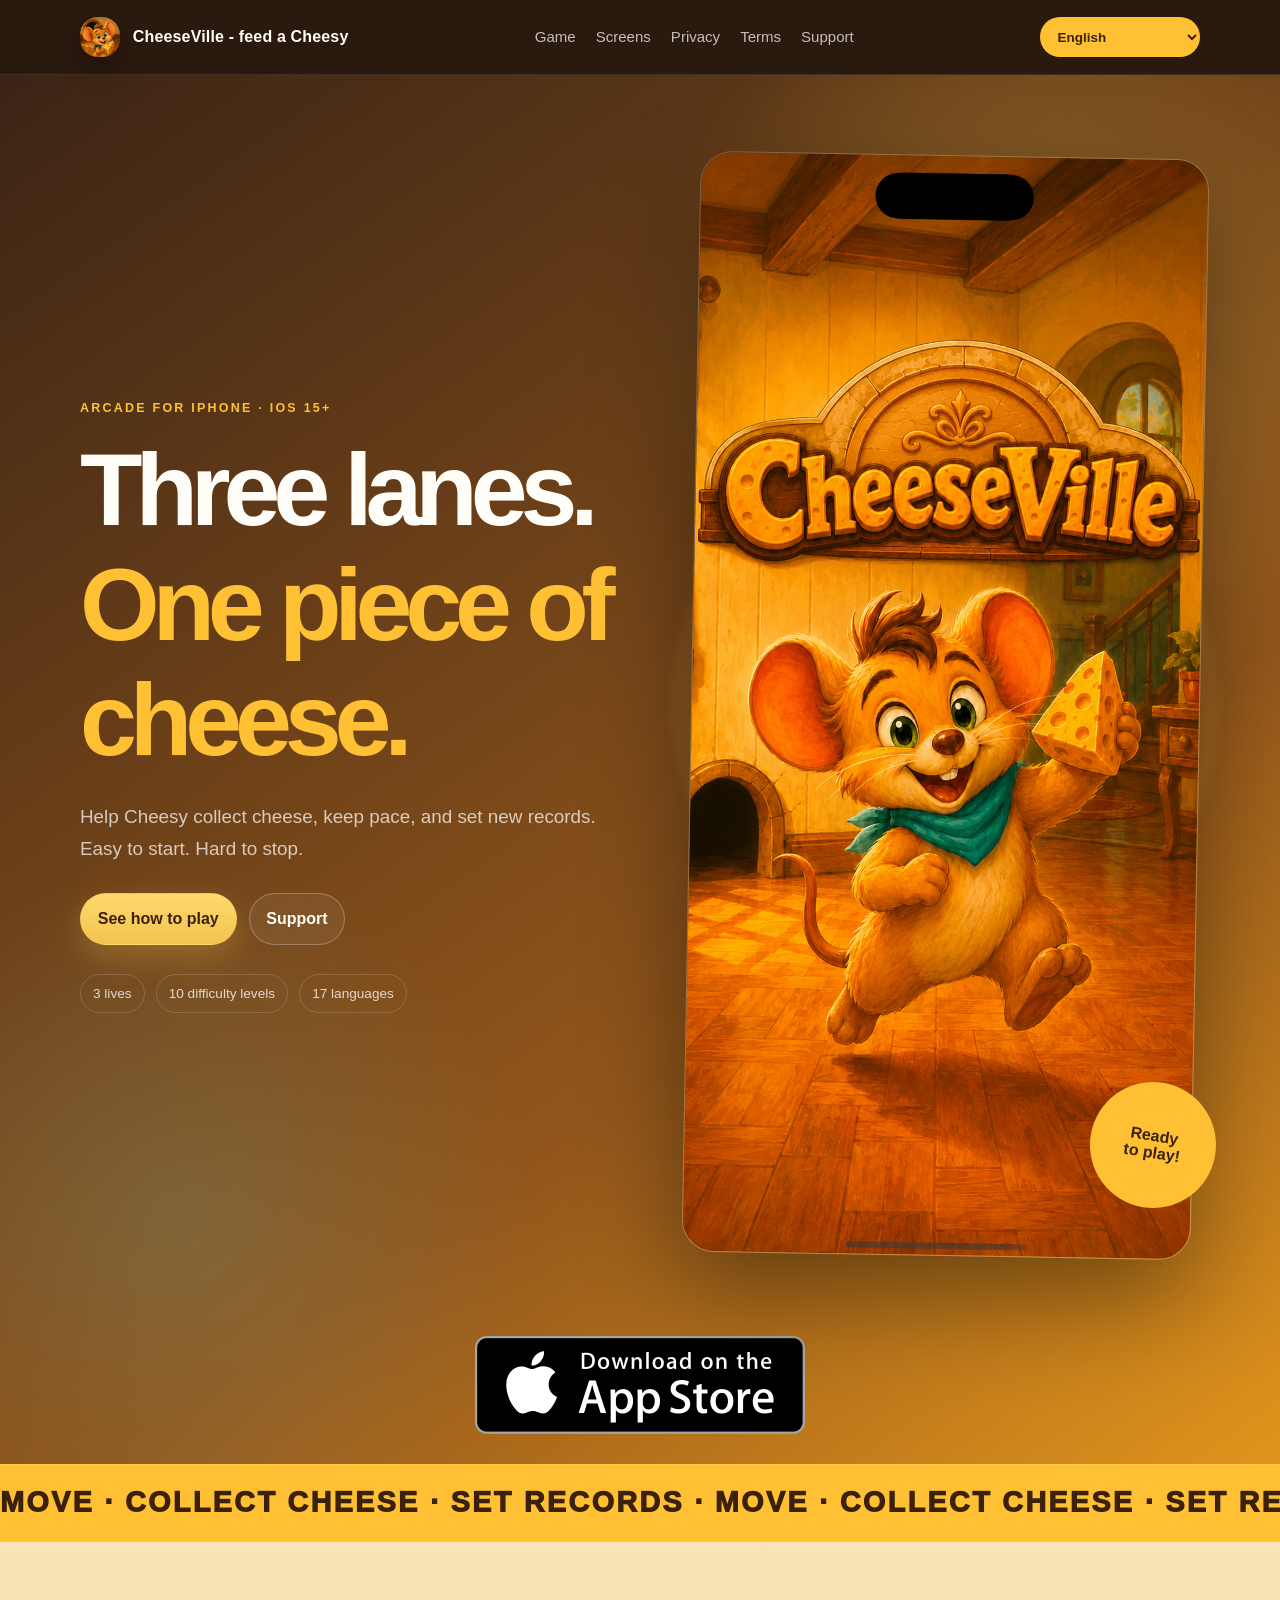
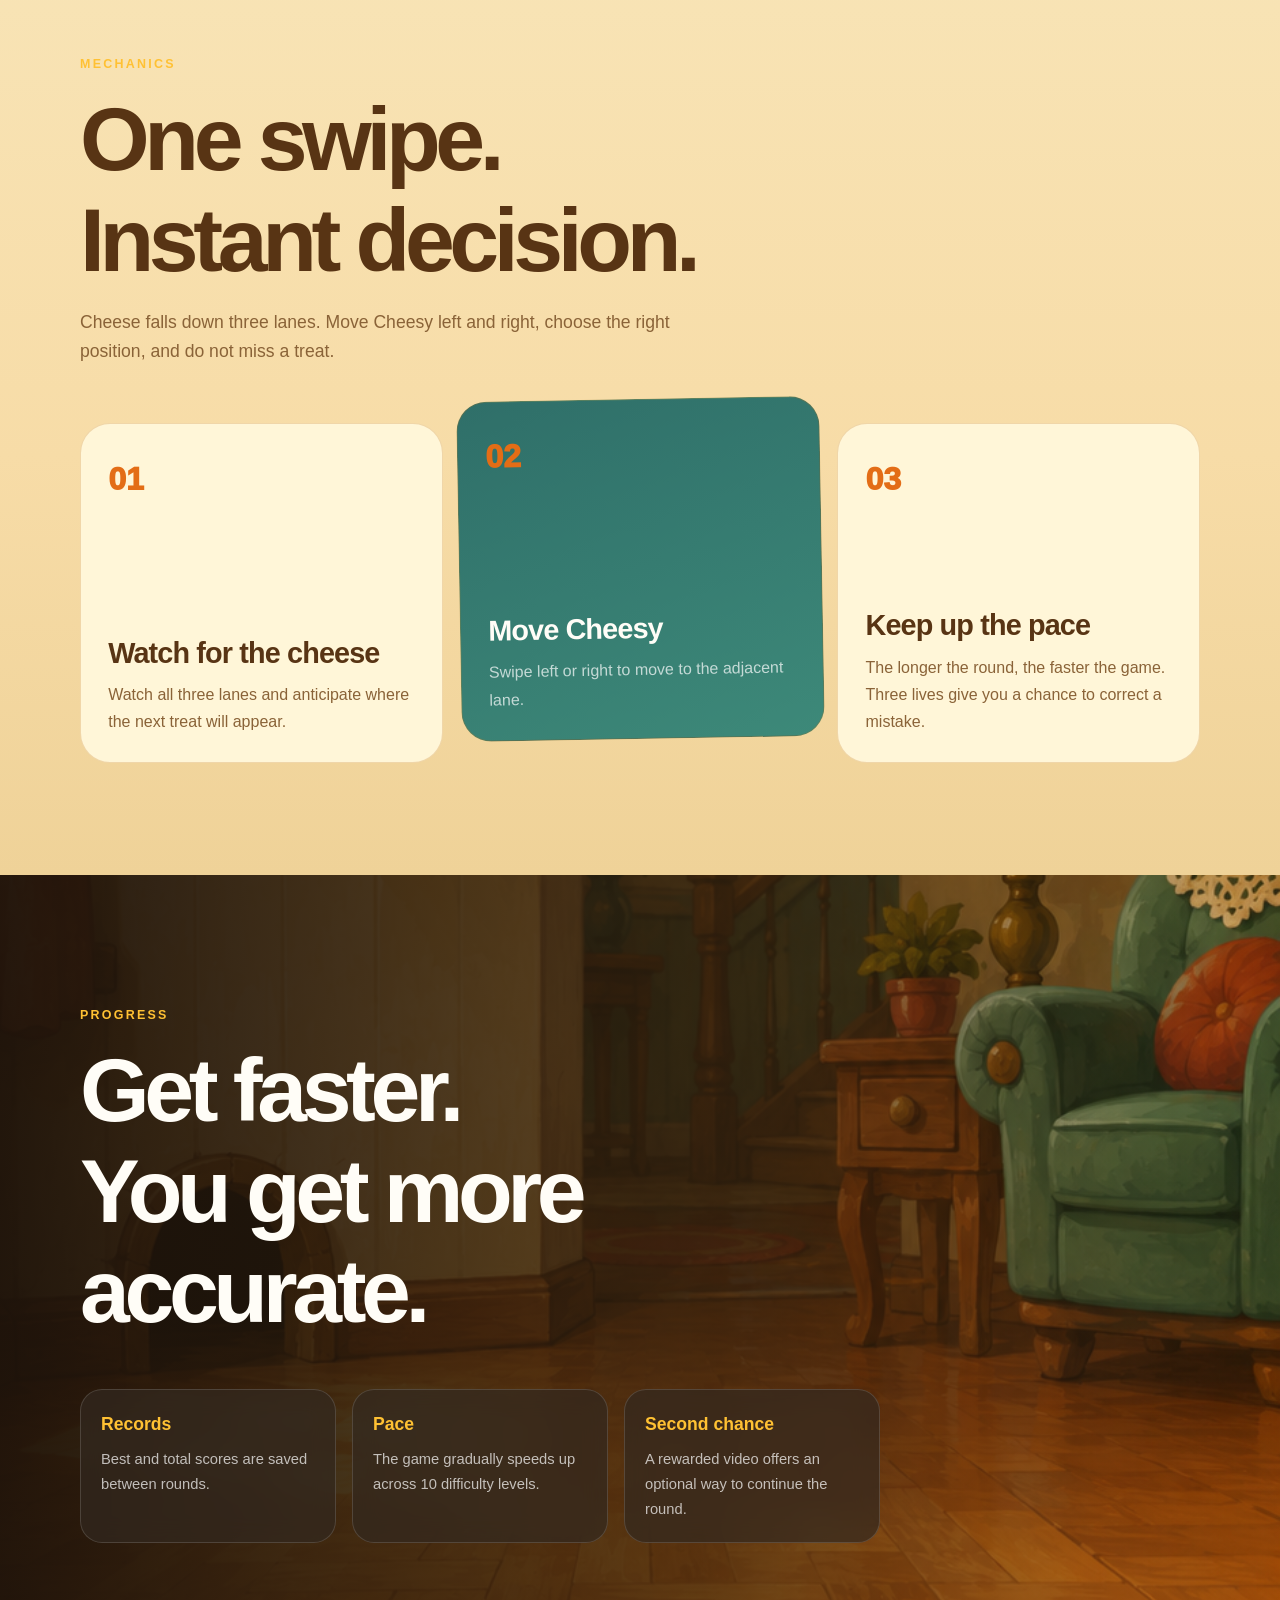
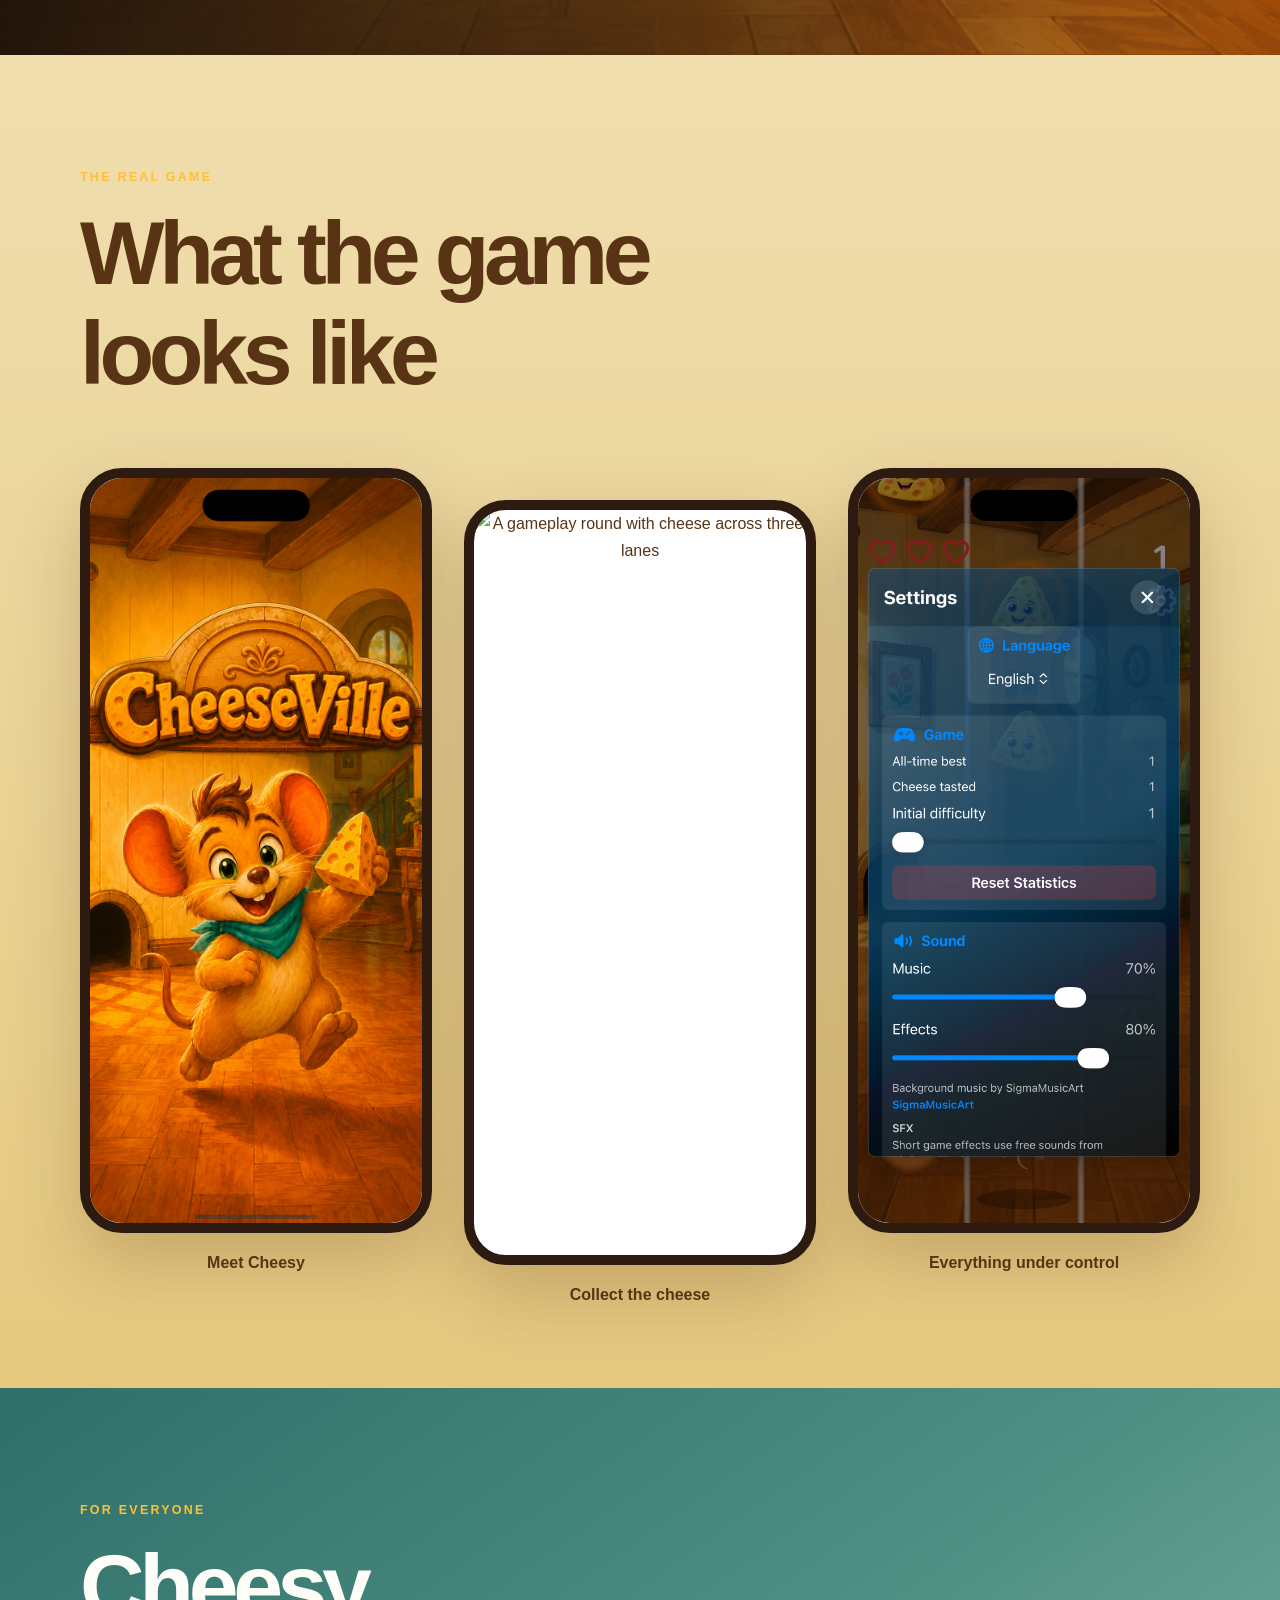
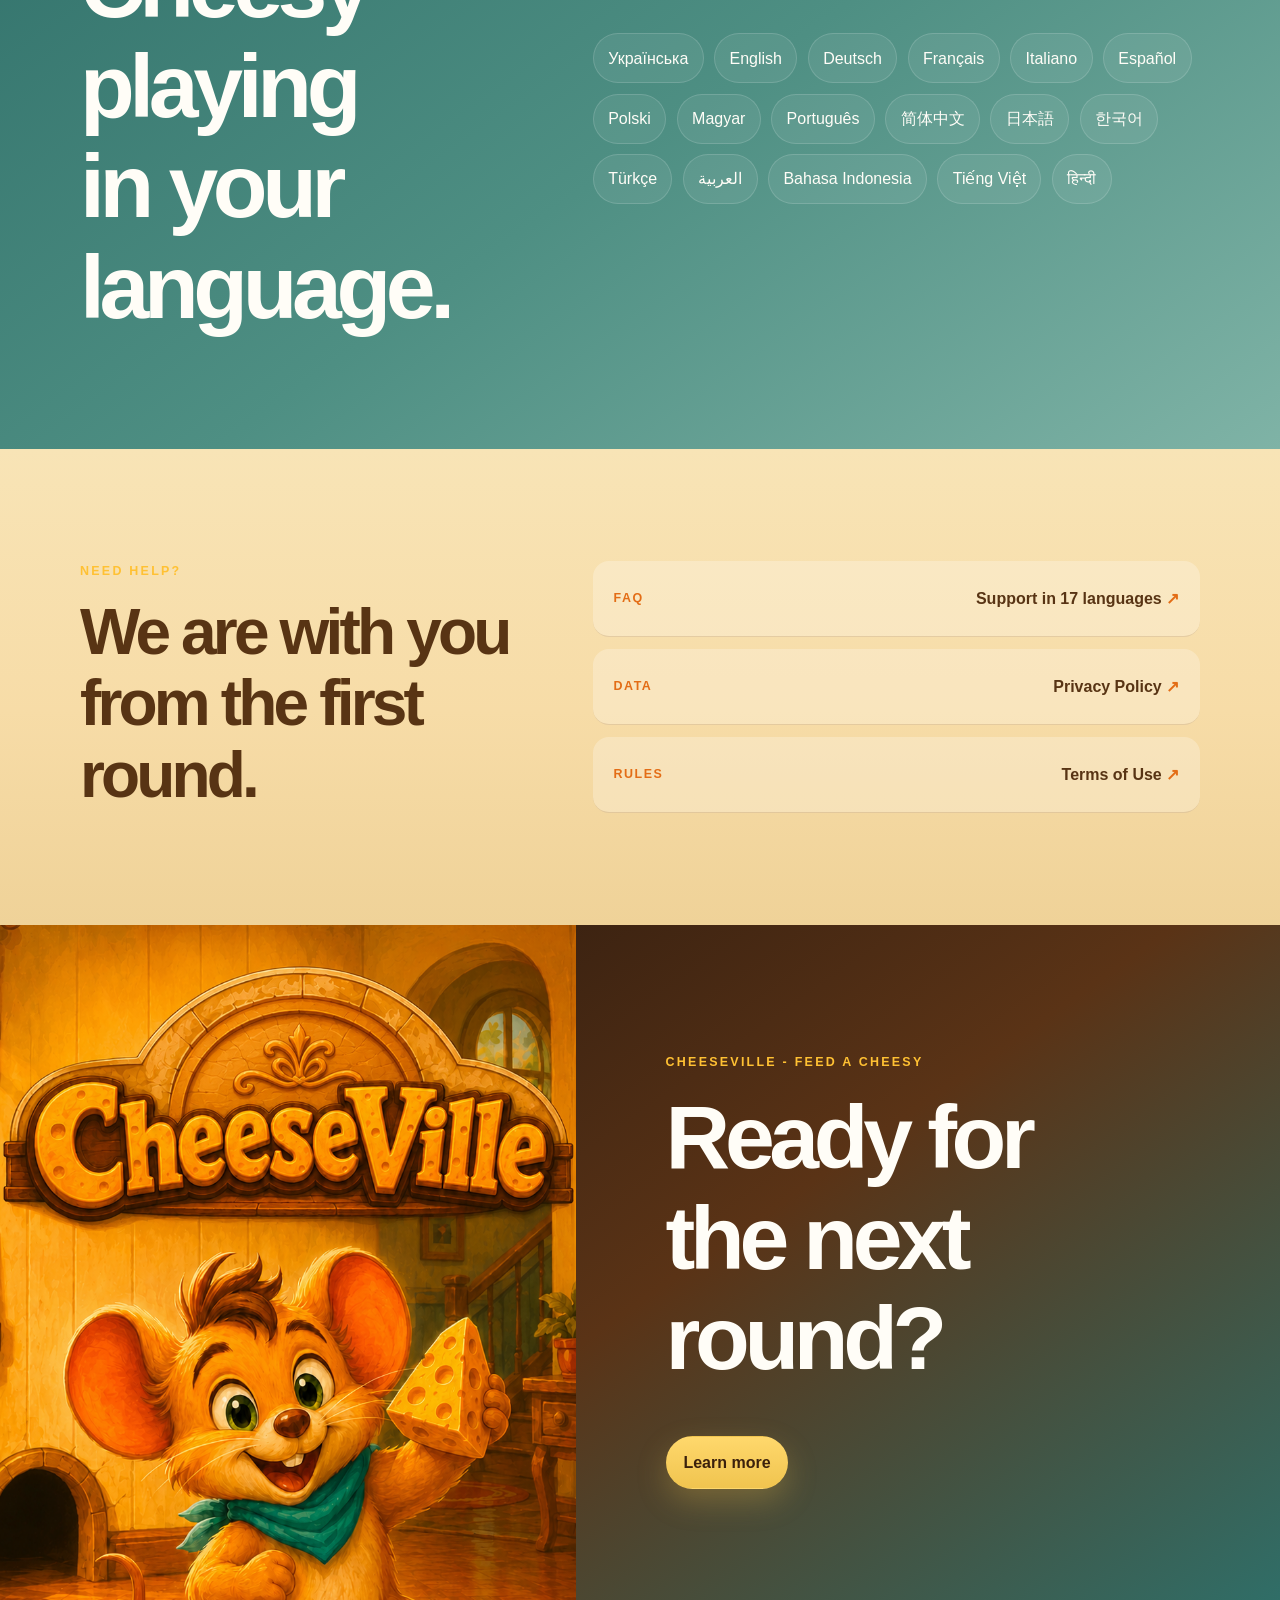
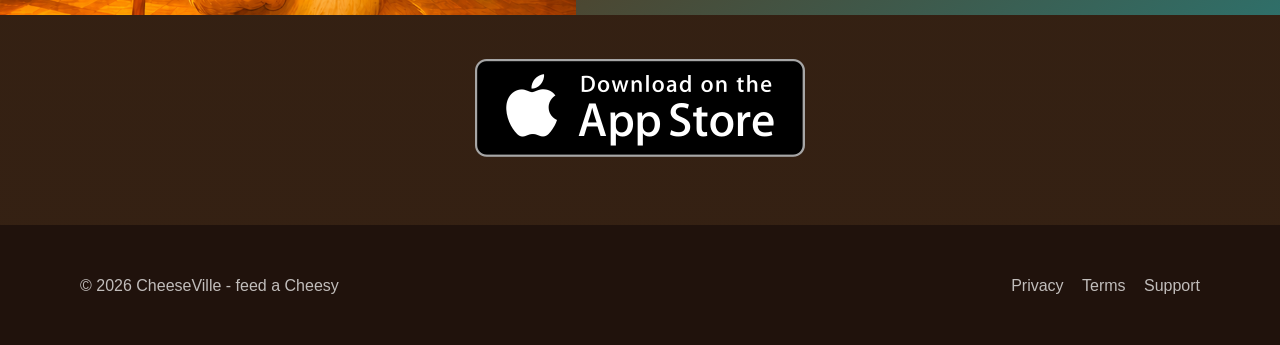
==== index.html @ 6cfd41d8 "Add exact localized game copy" ====
<!doctype html>
<html lang="uk">
<head>
  <meta charset="utf-8">
  <meta name="viewport" content="width=device-width, initial-scale=1">
  <meta name="theme-color" content="#071621">
  <meta name="description" content="Чизвіль - нагодуй Чиззі — аркадна гра для iPhone, де Чиззі збирає сир на трьох доріжках.">
  <meta property="og:title" content="Чизвіль - нагодуй Чиззі — мобільна аркада">
  <meta property="og:description" content="Три доріжки. Смачний сир. Один дуже спритний Чиззі.">
  <meta property="og:image" content="images/cheesevilleLogo.png">
  <title>Чизвіль - нагодуй Чиззі — мобільна аркада</title>
  <link rel="icon" type="image/png" href="images/cheesevilleIcon.png">
  <link rel="apple-touch-icon" href="images/cheesevilleIcon.png">
  <link rel="stylesheet" href="site.css?v=20260728-1">
  <script src="pageTranslationsV2.js?v=20260728-4" defer></script>
  <script src="siteI18n.js?v=20260727-3" defer></script>
  <script src="arcadeCompliance.js?v=20260727-4" defer></script>
</head>
<body class="home">
  <a class="skip-link" href="#main">Перейти до вмісту</a>
  <header class="topbar">
    <div class="shell topbar-inner">
      <a class="brand" href="index.html"><img class="brand-logo" src="images/cheesevilleIcon.png" alt=""><span>Чизвіль - нагодуй Чиззі</span></a>
      <nav class="nav" aria-label="Навігація сайту">
        <a class="nav-link" href="#game">Гра</a>
        <a class="nav-link" href="#screens">Екрани</a>
        <a class="nav-link" href="privacy.html">Конфіденційність</a>
        <a class="nav-link" href="terms.html">Умови</a>
        <a class="nav-link" href="support.html">Підтримка</a>
      </nav>
      <div class="language-control site-language-control" data-language-control>
        <label for="language-select">Мова сайту</label>
        <select id="language-select" data-language-select aria-label="Мова сайту"></select>
      </div>
    </div>
  </header>

  <main id="main">
    <section class="game-hero">
      <div class="shell game-hero-grid">
        <div class="hero-copy">
          <p class="game-kicker">Аркада для iPhone · iOS 15+</p>
          <h1>Три доріжки.<br><em>Один сирний шматок.</em></h1>
          <p class="hero-summary">Допоможіть Чиззі збирати сир, тримати темп і ставити нові рекорди. Просто почати. Неможливо вчасно зупинитися.</p>
          <div class="hero-actions">
            <a class="button primary" href="#game">Дивитися, як грати</a>
            <a class="button ghost" href="support.html">Підтримка</a>
          </div>
          <div class="hero-facts"><span>3 життя</span><span>10 рівнів складності</span><span>17 мов</span></div>
        </div>
        <div class="hero-character">
          <div class="sun-disc"></div>
          <img src="images/cheesevilleLogo.png" alt="Мультяшне мишеня Чиззі тримає сирний шматок">
          <span class="hero-sticker">Готовий<br>до гри!</span>
        </div>
      </div>
      <section class="app-store-band app-store-band-top" aria-label="App Store">
        <div class="shell app-store-band-inner">
          <a class="app-store-badge-link" href="https://apps.apple.com/" target="_blank" rel="noreferrer" aria-label="Download on the App Store">
            <img class="app-store-badge" src="images/appStoreBadge.png" alt="Download on the App Store">
          </a>
        </div>
      </section>
      <div class="marquee" aria-hidden="true"><div>РУХАЙСЯ · ЗБИРАЙ СИР · СТАВ РЕКОРДИ · РУХАЙСЯ · ЗБИРАЙ СИР · СТАВ РЕКОРДИ ·</div></div>
    </section>

    <section class="game-section" id="game">
      <div class="shell">
        <div class="section-heading">
          <p class="game-kicker">Механіка</p>
          <h2>Один свайп.<br>Миттєве рішення.</h2>
          <p>Сир падає трьома доріжками. Переміщуйте Чиззі ліворуч і праворуч, обирайте правильну позицію та не пропускайте смаколик.</p>
        </div>
        <div class="mechanic-grid">
          <article class="mechanic-card"><span>01</span><h3>Стежте за сиром</h3><p>Тримайте в полі зору всі три доріжки й визначайте, де з’явиться наступний смаколик.</p></article>
          <article class="mechanic-card featured"><span>02</span><h3>Рухайте Чиззі</h3><p>Проведіть пальцем ліворуч або праворуч, щоб перейти на сусідню доріжку.</p></article>
          <article class="mechanic-card"><span>03</span><h3>Тримайте темп</h3><p>Що довше триває раунд, то швидша гра. Три життя дають шанс виправити помилку.</p></article>
        </div>
      </div>
    </section>

    <section class="battle-section">
      <div class="battle-backdrop" role="img" aria-label="Затишна ігрова кімната з ліжком і розкиданими іграшками"></div>
      <div class="shell battle-copy">
        <p class="game-kicker">Прогрес</p>
        <h2>Стає швидше.<br>Ви стаєте точнішими.</h2>
        <div class="battle-points">
          <div><strong>Рекорди</strong><span>Найкращий і загальний рахунок зберігаються між раундами.</span></div>
          <div><strong>Темп</strong><span>Гра поступово прискорюється протягом 10 рівнів складності.</span></div>
          <div><strong>Другий шанс</strong><span>Винагороджуване відео дозволяє добровільно продовжити раунд.</span></div>
        </div>
      </div>
    </section>

    <section class="game-section screens-section" id="screens">
      <div class="shell">
        <div class="section-heading wide">
          <div><p class="game-kicker">Справжня гра</p><h2>Як виглядає гра</h2></div>
          <p>Чиззі, смачний сир, три доріжки та зручні налаштування — саме так Чизвіль - нагодуй Чиззі виглядає на iPhone.</p>
        </div>
        <div class="phone-gallery" aria-label="Скриншоти Чизвіль - нагодуй Чиззі">
          <figure class="phone phone-tall"><div class="phone-screen"><img src="images/screenshotSplash.png?v=20260727-2" alt="Заставка Чизвіль - нагодуй Чиззі з Чиззі" loading="lazy"></div><figcaption>Знайомство з Чиззі</figcaption></figure>
          <figure class="phone phone-center"><div class="phone-screen"><img src="images/screenshotGameplay.png?v=20260727-3" alt="Ігровий раунд із сиром на трьох доріжках" loading="lazy"></div><figcaption>Збирайте сир</figcaption></figure>
          <figure class="phone phone-tall"><div class="phone-screen"><img src="images/screenshotSettings.png?v=20260727-3" alt="" loading="lazy"></div><figcaption>Усе під контролем</figcaption></figure>
        </div>
      </div>
    </section>

    <section class="languages-band">
      <div class="shell languages-grid">
        <div><p class="game-kicker">Для всіх</p><h2>Чиззі грає<br>вашою мовою.</h2></div>
        <div class="language-cloud" aria-label="Підтримувані мови">
          <span>Українська</span><span>English</span><span>Deutsch</span><span>Français</span><span>Italiano</span><span>Español</span><span>Polski</span><span>Magyar</span><span>Português</span><span>简体中文</span><span>日本語</span><span>한국어</span><span>Türkçe</span><span>العربية</span><span>Bahasa Indonesia</span><span>Tiếng Việt</span><span>हिन्दी</span>
        </div>
      </div>
    </section>

    <section class="game-section support-strip">
      <div class="shell support-strip-grid">
        <div><p class="game-kicker">Потрібна допомога?</p><h2>Ми поруч із першого раунду.</h2></div>
        <div class="support-links">
          <a href="support.html"><span>FAQ</span><strong>Підтримка 17 мовами</strong></a>
          <a href="privacy.html"><span>Дані</span><strong>Політика конфіденційності</strong></a>
          <a href="terms.html"><span>Правила</span><strong>Умови використання</strong></a>
        </div>
      </div>
    </section>

    <section class="final-game-cta">
      <img src="images/cheesevilleLogo.png" alt="" aria-hidden="true">
      <div><p class="game-kicker">Чизвіль - нагодуй Чиззі</p><h2>Готові до<br>наступного раунду?</h2><a class="button primary" href="support.html">Дізнатися більше</a></div>
    </section>

    <section class="app-store-band app-store-band-bottom" aria-label="App Store">
      <div class="shell app-store-band-inner">
        <a class="app-store-badge-link" href="https://apps.apple.com/" target="_blank" rel="noreferrer" aria-label="Download on the App Store">
          <img class="app-store-badge" src="images/appStoreBadge.png" alt="Download on the App Store">
        </a>
      </div>
    </section>
  </main>

  <footer class="footer"><div class="shell footer-inner"><span>© 2026 <span>Чизвіль - нагодуй Чиззі</span></span><div class="footer-links"><a href="privacy.html">Конфіденційність</a><a href="terms.html">Умови</a><a href="support.html">Підтримка</a></div></div></footer>
</body>
</html>
---- site.css ----
:root {
  --ink: #3B210C;
  --navy: #754217;
  --blue: #E89A1C;
  --blue-light: #FFD66B;
  --paper: #F7DCA7;
  --paper-2: #FFF6D8;
  --text: #583414;
  --muted: #8A6338;
  --line: rgba(190, 113, 17, .24);
  --yellow: #FFC133;
  --orange: #E36D16;
  --teal: #71B69F;
  --sand: #C98A46;
  --white: #FFFDF7;
  --shadow: rgba(95, 50, 13, .18);
  --max: 1120px;
  --reading: 790px;
}

* {
  box-sizing: border-box;
}

html {
  scroll-behavior: smooth;
}

body {
  margin: 0;
  color: var(--text);
  background:
    radial-gradient(circle at 14% 14%, rgba(255, 193, 51, .30), transparent 20rem),
    radial-gradient(circle at 86% 20%, rgba(227, 109, 22, .18), transparent 26rem),
    radial-gradient(circle at 50% 92%, rgba(113, 182, 159, .16), transparent 30rem),
    linear-gradient(180deg, #FFF9E8 0%, var(--paper) 54%, #E8BB60 100%);
  font-family: "Avenir Next", "Trebuchet MS", "Segoe UI", sans-serif;
  line-height: 1.7;
  text-rendering: optimizeLegibility;
  -webkit-font-smoothing: antialiased;
}

a {
  color: inherit;
  text-decoration: none;
}

a:not(.brand):not(.nav-link):not(.button):not(.page-card) {
  text-decoration-color: rgba(116, 77, 37, 0.42);
  text-underline-offset: 0.18em;
}

.shell {
  width: min(var(--max), calc(100% - 32px));
  margin-inline: auto;
}

.skip-link {
  position: fixed;
  top: 12px;
  left: 12px;
  z-index: 100;
  padding: 0.65rem 0.9rem;
  border-radius: 999px;
  color: var(--white);
  background: var(--ink);
  transform: translateY(-180%);
}

.skip-link:focus {
  transform: none;
}

.topbar {
  position: sticky;
  top: 0;
  z-index: 50;
  border-bottom: 1px solid rgba(255, 255, 255, 0.1);
  color: var(--white);
  background: rgba(39, 23, 13, 0.92);
  backdrop-filter: blur(22px) saturate(140%);
}

.topbar-inner {
  min-height: 74px;
  display: flex;
  align-items: center;
  justify-content: space-between;
  gap: 1.5rem;
}

.brand {
  display: inline-flex;
  align-items: center;
  gap: 0.8rem;
  font-weight: 800;
  letter-spacing: 0.01em;
}

.brand-logo {
  width: 2.5rem;
  height: 2.5rem;
  display: block;
  object-fit: cover;
  border-radius: 18px;
  box-shadow: 0 10px 26px rgba(0, 0, 0, 0.28);
}

.nav {
  display: flex;
  align-items: center;
  gap: 1.25rem;
}

.nav-link {
  color: rgba(255, 255, 255, 0.72);
  font-size: 0.94rem;
  transition: color 160ms ease;
}

.nav-link:hover,
.nav-link[aria-current="page"] {
  color: var(--yellow);
}

.nav-link.button {
  padding: 0.62rem 0.92rem;
  color: var(--ink);
  background: var(--yellow);
  border-radius: 999px;
  font-weight: 800;
}

.legal-hero {
  position: relative;
  overflow: hidden;
  color: var(--white);
  background:
    radial-gradient(circle at 82% 15%, rgba(243, 198, 77, 0.3), transparent 20rem),
    radial-gradient(circle at 12% 88%, rgba(103, 184, 172, 0.24), transparent 24rem),
    linear-gradient(145deg, #6d3e1a, #8d5620 58%, var(--blue));
}

.legal-hero::after {
  content: "";
  position: absolute;
  right: 7%;
  bottom: -5.5rem;
  width: 17rem;
  height: 17rem;
  border: 2.8rem dotted rgba(255, 255, 255, 0.08);
  border-radius: 50%;
  transform: rotate(17deg);
}

.legal-hero-inner {
  position: relative;
  z-index: 1;
  min-height: 400px;
  display: grid;
  align-content: center;
  padding-block: 5.5rem;
}

.legal-hero-inner > * {
  min-width: 0;
}

.legal-hero h1 {
  overflow-wrap: normal;
  word-break: normal;
  hyphens: none;
}

.language-control {
  width: 364px;
  max-width: 100%;
  display: grid;
  grid-template-columns: auto minmax(180px, 1fr);
  align-items: center;
  gap: 0.75rem;
  margin-bottom: 1.5rem;
  padding: 0.45rem 0.5rem 0.45rem 0.85rem;
  border: 1px solid rgba(255, 255, 255, 0.18);
  border-radius: 999px;
  color: rgba(255, 255, 255, 0.75);
  background: rgba(255, 255, 255, 0.07);
  font-size: 0.84rem;
  font-weight: 700;
}

.language-control select {
  width: 100%;
  min-width: 0;
  min-height: 38px;
  padding: 0 2.2rem 0 0.85rem;
  border: 0;
  border-radius: 999px;
  color: var(--ink);
  background: var(--yellow);
  font: inherit;
  font-weight: 800;
  cursor: pointer;
}

[dir="rtl"] .language-control select {
  padding: 0 0.85rem 0 2.2rem;
}

.topbar .language-control {
  flex: 0 0 auto;
  width: auto;
  max-width: none;
  grid-template-columns: 1fr;
  gap: 0;
  margin: 0;
  padding: 0;
  border: 0;
  background: transparent;
}

.topbar .language-control label {
  position: absolute;
  width: 1px;
  height: 1px;
  overflow: hidden;
  clip: rect(0 0 0 0);
  white-space: nowrap;
}

.topbar .language-control select {
  width: 160px;
  min-height: 40px;
  max-width: 180px;
}

.kicker {
  margin: 0 0 0.8rem;
  color: var(--yellow);
  font-size: 0.78rem;
  font-weight: 800;
  letter-spacing: 0.16em;
  text-transform: uppercase;
}

h1,
h2,
h3 {
  line-height: 1.12;
  letter-spacing: -0.03em;
}

h1 {
  max-width: 820px;
  margin: 0;
  font-size: clamp(2.9rem, 7vw, 6.4rem);
}

.legal-hero .lead {
  max-width: 700px;
  margin: 1.25rem 0 0;
  color: rgba(255, 255, 255, 0.74);
  font-size: clamp(1.05rem, 2vw, 1.3rem);
}

.hero-actions {
  display: flex;
  flex-wrap: wrap;
  gap: 0.75rem;
  margin-top: 1.7rem;
}

.button {
  display: inline-flex;
  align-items: center;
  justify-content: center;
  min-height: 48px;
  padding: 0.72rem 1.05rem;
  border: 1px solid transparent;
  border-radius: 999px;
  font-weight: 800;
}

.button.primary {
  color: var(--ink);
  background: linear-gradient(180deg, #ffd86c, #f0c44f);
  box-shadow: 0 12px 30px rgba(243, 198, 77, 0.26);
}

.button.ghost {
  color: var(--white);
  border-color: rgba(255, 255, 255, 0.25);
  background: rgba(255, 255, 255, 0.06);
}

.app-store-band {
  width: 100%;
}

.app-store-band-top {
  padding: 2rem 0 1.85rem;
}

.app-store-band-bottom {
  padding: 2.75rem 0 4.25rem;
}

.app-store-band-inner {
  display: flex;
  justify-content: center;
}

.app-store-badge-link {
  display: inline-block;
}

.app-store-badge {
  display: block;
  width: min(330px, 82vw);
  height: auto;
}

.content-wrap {
  display: grid;
  grid-template-columns: minmax(0, var(--reading)) 220px;
  gap: 4rem;
  align-items: start;
  padding-block: 5rem;
}

.document h2,
.support-section h2 {
  margin: 3.4rem 0 1rem;
  font-size: clamp(1.75rem, 4vw, 2.55rem);
}

.document h2:first-child {
  margin-top: 0;
}

.document h3 {
  margin: 2.2rem 0 0.7rem;
  font-size: 1.2rem;
}

.document p,
.document li {
  color: #675b50;
}

.document a,
.faq a {
  text-decoration: underline;
  text-decoration-thickness: 1px;
}

.document ul {
  padding-left: 1.25rem;
}

.document li + li {
  margin-top: 0.5rem;
}

.summary {
  padding: 1.4rem;
  border: 1px solid rgba(198, 113, 73, 0.26);
  border-radius: 22px;
  background: rgba(243, 198, 77, 0.18);
}

.summary strong {
  display: block;
  margin-bottom: 0.35rem;
  color: var(--text);
}

.toc {
  position: sticky;
  top: 104px;
  padding: 1.25rem;
  border: 1px solid var(--line);
  border-radius: 20px;
  background: rgba(255, 249, 229, 0.9);
}

.toc strong {
  display: block;
  margin-bottom: 0.65rem;
}

.toc a {
  display: block;
  padding: 0.32rem 0;
  color: var(--muted);
  font-size: 0.9rem;
}

.toc a:hover {
  color: var(--text);
}

.support-main {
  padding-block: 5rem;
}

.support-intro {
  display: grid;
  grid-template-columns: repeat(3, 1fr);
  gap: 1rem;
}

.stat-card {
  min-height: 232px;
  padding: 1.4rem;
  border: 1px solid var(--line);
  border-radius: 24px;
  background: rgba(255, 255, 255, 0.58);
}

.stat-card span {
  display: block;
  margin-bottom: 1rem;
  color: var(--orange);
  font-size: 1.75rem;
  font-weight: 900;
}

.stat-card strong {
  display: block;
  font-size: 1.1rem;
}

.stat-card p {
  margin: 0.35rem 0 0;
  color: var(--muted);
}

.support-section {
  max-width: 900px;
  margin-inline: auto;
}

.faq {
  display: grid;
  gap: 0.7rem;
}

.faq details {
  border: 1px solid var(--line);
  border-radius: 18px;
  background: rgba(255, 255, 255, 0.56);
  overflow: hidden;
}

.faq details[open] {
  background: var(--white);
  box-shadow: 0 14px 36px rgba(95, 50, 13, 0.09);
}

.faq summary {
  position: relative;
  padding: 1.05rem 3.2rem 1.05rem 1.15rem;
  cursor: pointer;
  list-style: none;
  font-weight: 800;
}

.faq summary::-webkit-details-marker {
  display: none;
}

.faq summary::after {
  content: "+";
  position: absolute;
  top: 50%;
  right: 1.15rem;
  width: 1.65rem;
  height: 1.65rem;
  display: grid;
  place-items: center;
  border-radius: 50%;
  color: var(--ink);
  background: var(--yellow);
  transform: translateY(-50%);
}

.faq details[open] summary::after {
  content: "−";
}

.faq-answer {
  padding: 0 1.15rem 1.15rem;
  color: #675b50;
}

.faq-answer p {
  margin: 0;
}

.link-grid {
  display: grid;
  grid-template-columns: repeat(2, 1fr);
  gap: 1rem;
  margin-top: 4rem;
}

.page-card {
  position: relative;
  min-height: 170px;
  padding: 1.35rem;
  border-radius: 24px;
  color: var(--white);
  background: linear-gradient(145deg, #6c3c19, #2f6f69);
  box-shadow: var(--shadow);
}

.page-card span {
  color: var(--yellow);
  font-size: 0.78rem;
  font-weight: 800;
  letter-spacing: 0.12em;
  text-transform: uppercase;
}

.page-card strong {
  display: block;
  margin-top: 1.7rem;
  font-size: 1.35rem;
}

.page-card::after {
  content: "↗";
  position: absolute;
  right: 1.25rem;
  bottom: 1.15rem;
  color: var(--teal);
  font-size: 1.5rem;
}

.updated {
  margin-top: 3rem;
  color: var(--muted);
  font-size: 0.9rem;
}

.footer {
  color: rgba(255, 255, 255, 0.72);
  background: #20120c;
}

.footer-inner {
  min-height: 120px;
  display: flex;
  align-items: center;
  justify-content: space-between;
  gap: 1.5rem;
}

.footer-links {
  display: flex;
  flex-wrap: wrap;
  justify-content: flex-end;
  gap: 1.15rem;
}

.footer a:hover {
  color: var(--yellow);
}

@media (max-width: 920px) {
  .topbar-inner {
    position: relative;
    min-height: 0;
    display: grid;
    grid-template-columns: minmax(0, 1fr) auto;
    align-items: center;
    gap: 0.65rem 0.85rem;
    padding-block: 0.75rem 0.6rem;
  }

  .topbar .language-control {
    grid-column: 2;
    grid-row: 1;
    width: auto;
  }

  .topbar .language-control select {
    width: 138px;
    max-width: 34vw;
  }

  .nav {
    grid-column: 1 / -1;
    grid-row: 2;
    width: 100%;
    gap: 0.85rem;
    overflow-x: auto;
    padding-bottom: 0.15rem;
  }

  .nav-link {
    white-space: nowrap;
  }

  .nav-link.button {
    display: none;
  }
}

@media (max-width: 820px) {
  .legal-hero-inner {
    min-height: 350px;
    padding-block: 4rem;
  }

  .content-wrap {
    grid-template-columns: 1fr;
    gap: 2rem;
  }

  .toc {
    position: static;
    grid-row: 1;
  }

  .support-intro {
    grid-template-columns: 1fr;
  }
}

@media (max-width: 600px) {
  h1 {
    font-size: 3rem;
  }

  .link-grid {
    grid-template-columns: 1fr;
  }

  .footer-inner {
    align-items: flex-start;
    flex-direction: column;
    padding-block: 2rem;
  }

  .footer-links {
    justify-content: flex-start;
  }
}

@media (prefers-reduced-motion: reduce) {
  html {
    scroll-behavior: auto;
  }
}

/* Home page */
.home {
  color: var(--white);
  background:
    radial-gradient(circle at 16% 10%, rgba(243, 198, 77, 0.18), transparent 18rem),
    linear-gradient(180deg, #23160e 0%, #352113 100%);
}

.home .topbar {
  background: rgba(44, 26, 16, 0.9);
}

.game-hero {
  overflow: hidden;
  background:
    radial-gradient(circle at 80% 18%, rgba(243, 198, 77, 0.34), transparent 24rem),
    radial-gradient(circle at 14% 78%, rgba(103, 184, 172, 0.2), transparent 22rem),
    linear-gradient(145deg, #3b2415, #92561b 62%, var(--blue));
}

.game-hero-grid {
  min-height: 720px;
  display: grid;
  grid-template-columns: 1.05fr 0.95fr;
  align-items: center;
  gap: 3rem;
  padding-block: 5rem 3rem;
}

.game-kicker {
  margin: 0 0 0.9rem;
  color: var(--yellow);
  font-size: 0.78rem;
  font-weight: 900;
  letter-spacing: 0.18em;
  text-transform: uppercase;
}

.hero-copy h1 {
  margin: 0;
  font-size: clamp(4rem, 8vw, 7.5rem);
  letter-spacing: -0.07em;
}

.hero-copy h1 em {
  color: var(--yellow);
  font-style: normal;
}

.hero-summary {
  max-width: 650px;
  margin: 1.5rem 0 0;
  color: rgba(255, 255, 255, 0.72);
  font-size: 1.18rem;
}

.hero-facts {
  display: flex;
  flex-wrap: wrap;
  gap: 0.7rem;
  margin-top: 1.8rem;
}

.hero-facts span {
  padding: 0.45rem 0.75rem;
  border: 1px solid rgba(255, 255, 255, 0.16);
  border-radius: 999px;
  color: rgba(255, 255, 255, 0.78);
  font-size: 0.85rem;
}

.hero-character {
  position: relative;
  min-height: 570px;
  display: grid;
  place-items: center;
}

.hero-character img {
  position: relative;
  z-index: 2;
  width: min(100%, 560px);
  border-radius: 32px;
  border: 1px solid rgba(255, 255, 255, 0.18);
  box-shadow: 0 36px 100px rgba(0, 0, 0, 0.42);
  transform: rotate(1deg);
}

.sun-disc {
  position: absolute;
  width: 480px;
  height: 480px;
  border-radius: 50%;
  background: radial-gradient(circle, rgba(255, 246, 214, 0.96) 0%, rgba(243, 198, 77, 0.92) 44%, rgba(243, 198, 77, 0.18) 72%, transparent 74%);
  filter: blur(4px);
  box-shadow: 0 0 0 34px rgba(243, 198, 77, 0.1);
}

.hero-sticker {
  position: absolute;
  z-index: 3;
  right: -1rem;
  bottom: 3rem;
  width: 126px;
  height: 126px;
  display: grid;
  place-items: center;
  border-radius: 50%;
  color: var(--ink);
  background: var(--yellow);
  font-weight: 900;
  line-height: 1.05;
  text-align: center;
  transform: rotate(9deg);
}

.marquee {
  overflow: hidden;
  border-block: 1px solid rgba(255, 255, 255, 0.12);
  color: var(--ink);
  background: var(--yellow);
  font-size: clamp(1rem, 2.5vw, 1.8rem);
  font-weight: 950;
  letter-spacing: 0.08em;
  white-space: nowrap;
}

.marquee div {
  width: max-content;
  padding-block: 0.85rem;
  animation: ticker 22s linear infinite;
}

@keyframes ticker {
  to { transform: translateX(-50%); }
}

.game-section {
  padding-block: 7rem;
  color: var(--text);
  background: linear-gradient(180deg, #f8e4b6, var(--paper) 55%, #efd298);
}

.section-heading {
  max-width: 760px;
}

.section-heading h2,
.battle-copy h2,
.languages-grid h2,
.support-strip h2,
.final-game-cta h2 {
  margin: 0;
  font-size: clamp(3rem, 7vw, 6.4rem);
  letter-spacing: -0.06em;
}

.section-heading > p:last-child {
  max-width: 620px;
  color: var(--muted);
  font-size: 1.1rem;
}

.section-heading.wide {
  max-width: none;
  display: grid;
  grid-template-columns: 1.25fr 0.75fr;
  align-items: end;
  gap: 3rem;
}

.mechanic-grid {
  display: grid;
  grid-template-columns: repeat(3, 1fr);
  gap: 1rem;
  margin-top: 3.5rem;
}

.mechanic-card {
  min-height: 340px;
  display: flex;
  flex-direction: column;
  padding: 1.7rem;
  border: 1px solid var(--line);
  border-radius: 30px;
  background: var(--paper-2);
}

.mechanic-card.featured {
  color: var(--white);
  background: linear-gradient(160deg, #2f6f69, #3d8979);
  transform: translateY(-1.5rem) rotate(-1deg);
}

.mechanic-card > span {
  color: var(--orange);
  font-size: 2rem;
  font-weight: 950;
}

.mechanic-card h3 {
  margin: auto 0 0.75rem;
  font-size: 1.8rem;
}

.mechanic-card p {
  margin: 0;
  color: var(--muted);
}

.mechanic-card.featured p {
  color: rgba(255, 255, 255, 0.7);
}

.battle-section {
  position: relative;
  min-height: 780px;
  display: grid;
  align-items: end;
  overflow: hidden;
  background: var(--ink);
}

.battle-backdrop {
  position: absolute;
  inset: 0;
  background:
    linear-gradient(90deg, rgba(28, 18, 10, 0.96), rgba(40, 28, 14, 0.72) 55%, rgba(40, 28, 14, 0.18)),
    url("images/background.png") center 56% / cover;
}

.battle-copy {
  position: relative;
  z-index: 2;
  padding-block: 7rem;
}

.battle-copy h2 {
  max-width: 850px;
}

.battle-points {
  max-width: 800px;
  display: grid;
  grid-template-columns: repeat(3, 1fr);
  gap: 1rem;
  margin-top: 3rem;
}

.battle-points div {
  padding: 1.25rem;
  border: 1px solid rgba(255, 255, 255, 0.14);
  border-radius: 22px;
  background: rgba(51, 41, 32, 0.7);
  backdrop-filter: blur(12px);
}

.battle-points strong,
.battle-points span {
  display: block;
}

.battle-points strong {
  color: var(--yellow);
  font-size: 1.1rem;
}

.battle-points span {
  margin-top: 0.45rem;
  color: rgba(255, 255, 255, 0.7);
  font-size: 0.92rem;
}

.screens-section {
  overflow: hidden;
  background: linear-gradient(180deg, #f0deaf 0%, #e5c97f 100%);
}

.phone-gallery {
  display: grid;
  grid-template-columns: repeat(3, 1fr);
  align-items: center;
  gap: 2rem;
  margin-top: 4rem;
}

.phone {
  margin: 0;
  text-align: center;
}

.phone-screen {
  aspect-ratio: 1206 / 2622;
  overflow: hidden;
  border: 10px solid #2d1b11;
  border-radius: 42px;
  background: #fff;
  box-shadow: 0 30px 70px rgba(91, 51, 20, 0.24);
}

.phone-screen img {
  width: 100%;
  height: 100%;
  object-fit: cover;
}

.phone-screen.crop-top img {
  height: 116%;
  object-position: center bottom;
}

.phone-center {
  transform: translateY(2rem);
}

.phone figcaption {
  margin-top: 1rem;
  font-weight: 900;
}

.languages-band {
  padding-block: 7rem;
  background: linear-gradient(145deg, #2f6f69, #4e8f83 52%, #7fb3a6);
}

.languages-grid {
  display: grid;
  grid-template-columns: 0.85fr 1.15fr;
  gap: 4rem;
  align-items: center;
}

.language-cloud {
  display: flex;
  flex-wrap: wrap;
  gap: 0.65rem;
}

.language-cloud span {
  padding: 0.65rem 0.9rem;
  border: 1px solid rgba(255, 255, 255, 0.15);
  border-radius: 999px;
  background: rgba(255, 255, 255, 0.07);
}

.support-strip-grid {
  display: grid;
  grid-template-columns: 0.85fr 1.15fr;
  gap: 4rem;
}

.support-strip h2 {
  font-size: clamp(2.6rem, 5vw, 4.8rem);
}

.support-links {
  display: grid;
  gap: 0.75rem;
}

.support-links a {
  min-height: 76px;
  display: flex;
  align-items: center;
  justify-content: space-between;
  gap: 1rem;
  padding: 1.15rem 1.3rem;
  border-bottom: 1px solid rgba(132, 82, 28, 0.18);
  background: rgba(255, 255, 255, 0.25);
  border-radius: 16px;
}

.support-links span {
  color: var(--orange);
  font-size: 0.78rem;
  font-weight: 900;
  letter-spacing: 0.12em;
  text-transform: uppercase;
}

.support-links strong::after {
  content: " ↗";
  color: var(--orange);
}

.final-game-cta {
  min-height: 690px;
  display: grid;
  grid-template-columns: 0.9fr 1.1fr;
  align-items: center;
  overflow: hidden;
  color: var(--white);
  background: linear-gradient(145deg, #21140d, #5a3316 52%, #2f6f69);
}

.final-game-cta > img {
  width: 100%;
  height: 690px;
  object-fit: cover;
  object-position: center 30%;
}

.final-game-cta > div {
  padding: 4rem 7vw;
}

.final-game-cta .button {
  margin-top: 3rem;
}

@media (max-width: 900px) {
  .game-hero-grid,
  .section-heading.wide,
  .languages-grid,
  .support-strip-grid {
    grid-template-columns: 1fr;
  }

  .game-hero-grid {
    padding-top: 4rem;
  }

  .mechanic-grid,
  .battle-points {
    grid-template-columns: 1fr;
  }

  .mechanic-card.featured {
    transform: none;
  }

  .phone-gallery {
    display: flex;
    width: auto;
    margin-inline: calc(50% - 50vw);
    padding: 1rem 5vw 4rem;
    overflow-x: auto;
    scroll-padding-inline: 5vw;
    scroll-snap-type: x mandatory;
    scrollbar-width: thin;
  }

  .phone {
    min-width: 260px;
    scroll-snap-align: center;
  }

  .phone-center {
    transform: none;
  }

  .final-game-cta {
    grid-template-columns: 1fr;
  }

  .final-game-cta > img {
    height: 480px;
  }
}

@media (max-width: 600px) {
  .support-links a {
    min-height: 94px;
  }

  .game-hero-grid {
    min-height: 0;
  }

  .hero-character {
    min-height: 420px;
  }

  .sun-disc {
    width: 330px;
    height: 330px;
  }

  .hero-sticker {
    right: 0;
    width: 100px;
    height: 100px;
  }

  .game-section,
  .languages-band {
    padding-block: 5rem;
  }

  .phone-gallery {
    gap: 1rem;
  }

  .phone {
    min-width: min(78vw, 300px);
  }

  .phone-screen {
    border-width: 6px;
    border-radius: 28px;
  }
}

@media (max-width: 360px) {
  .brand > span:last-child {
    display: none;
  }

  .topbar .language-control select {
    width: 128px;
    max-width: 42vw;
  }
}
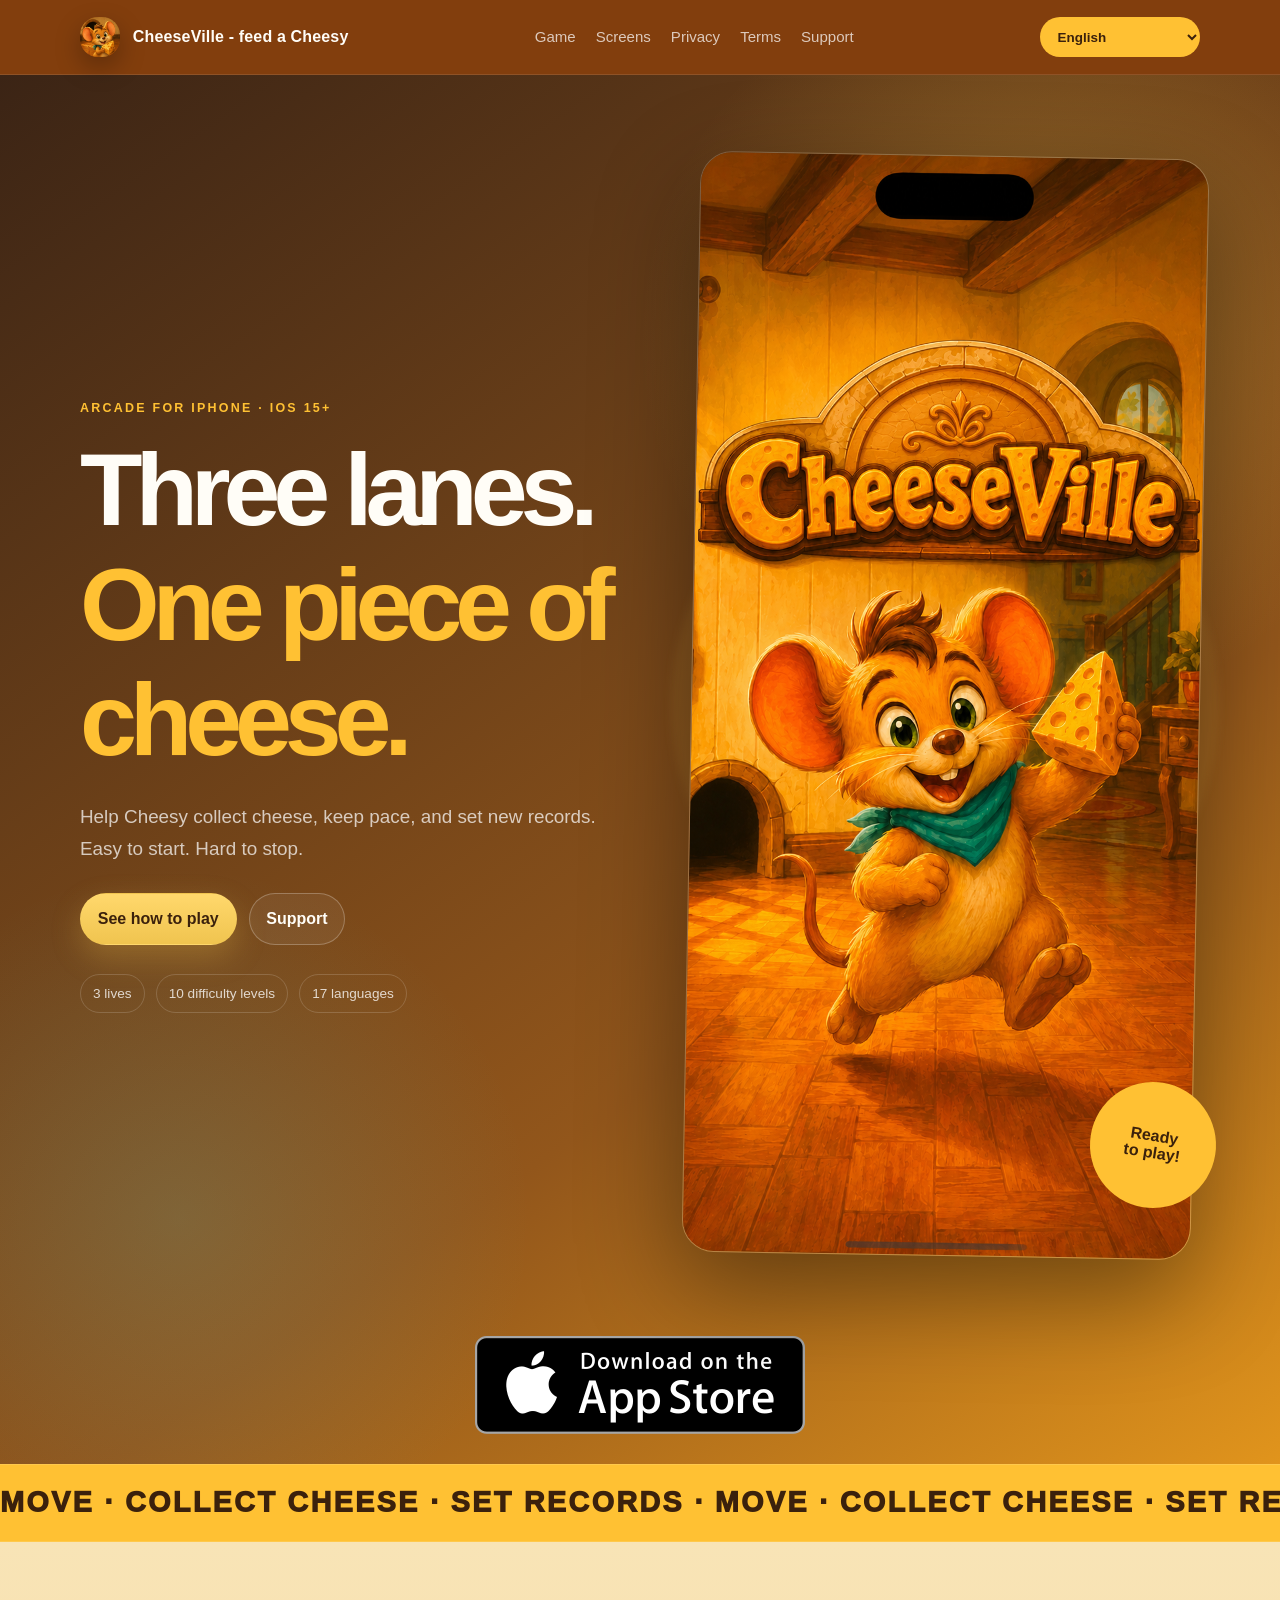
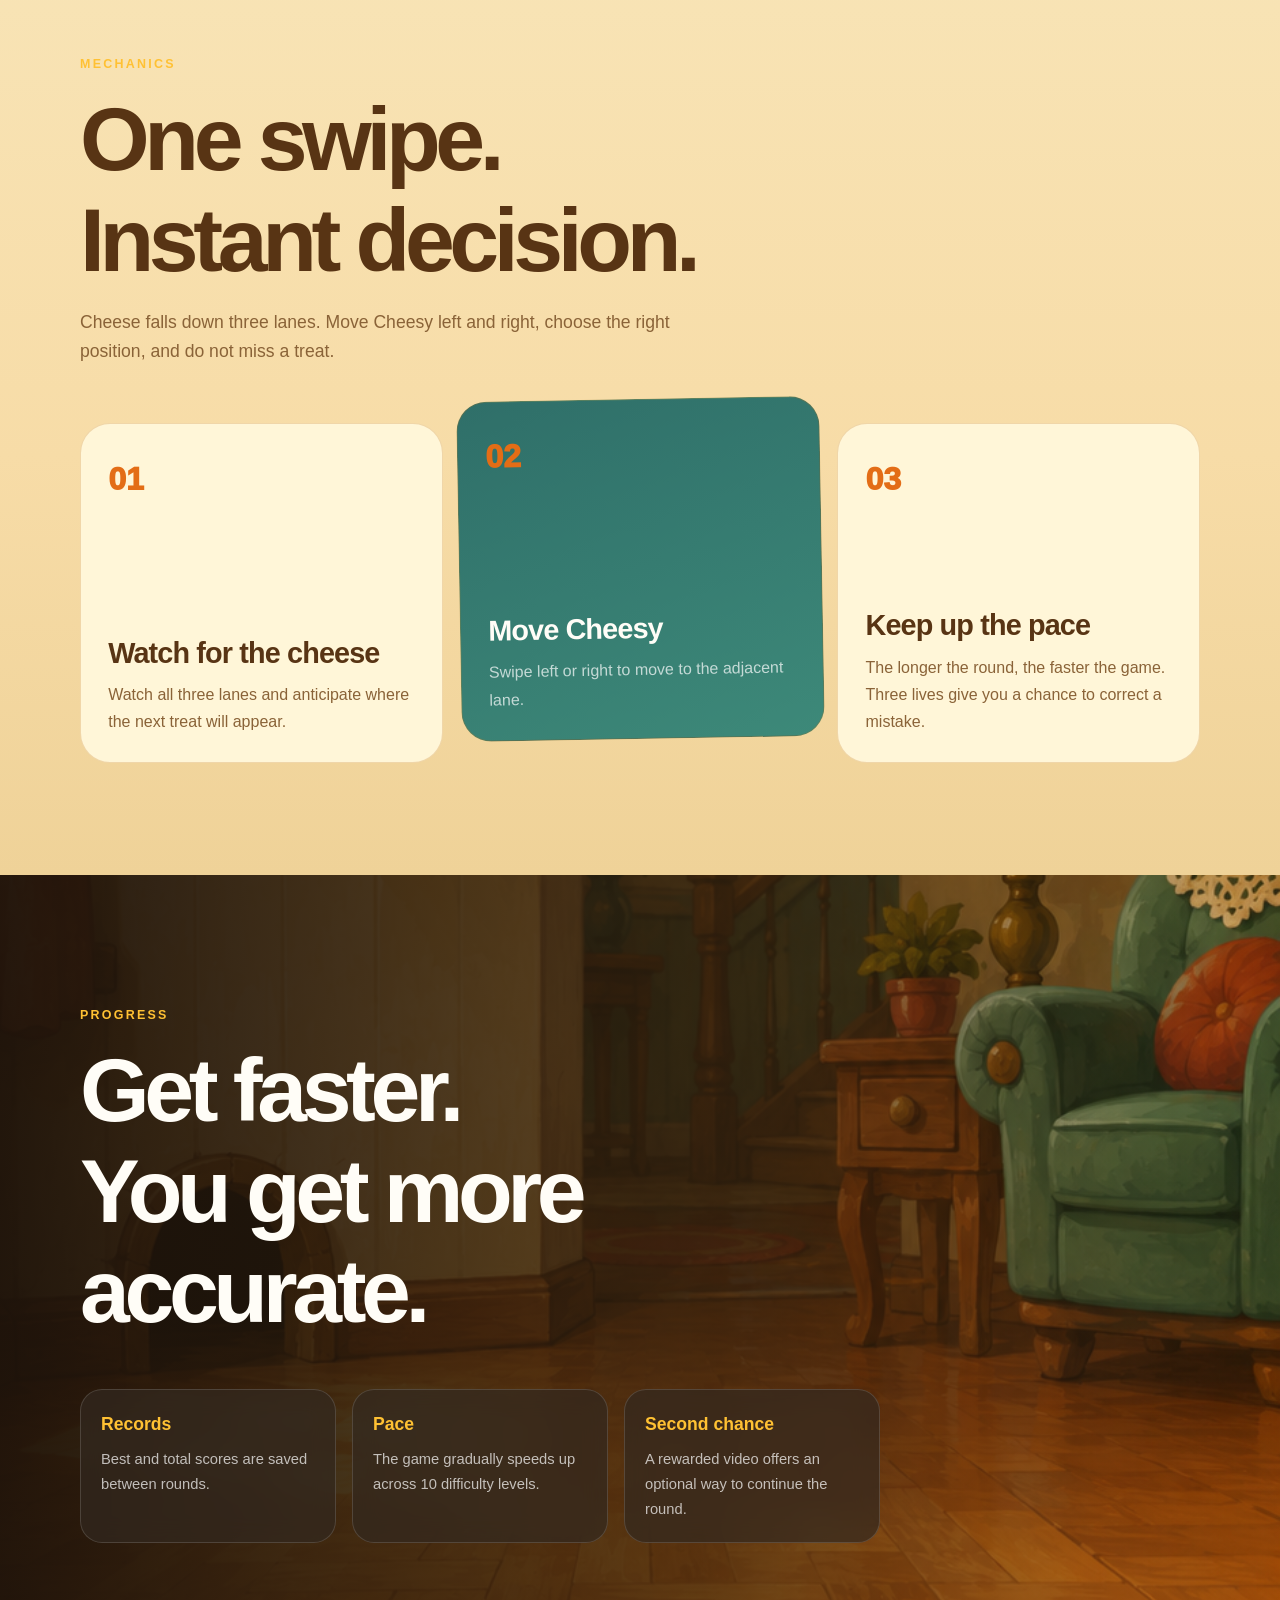
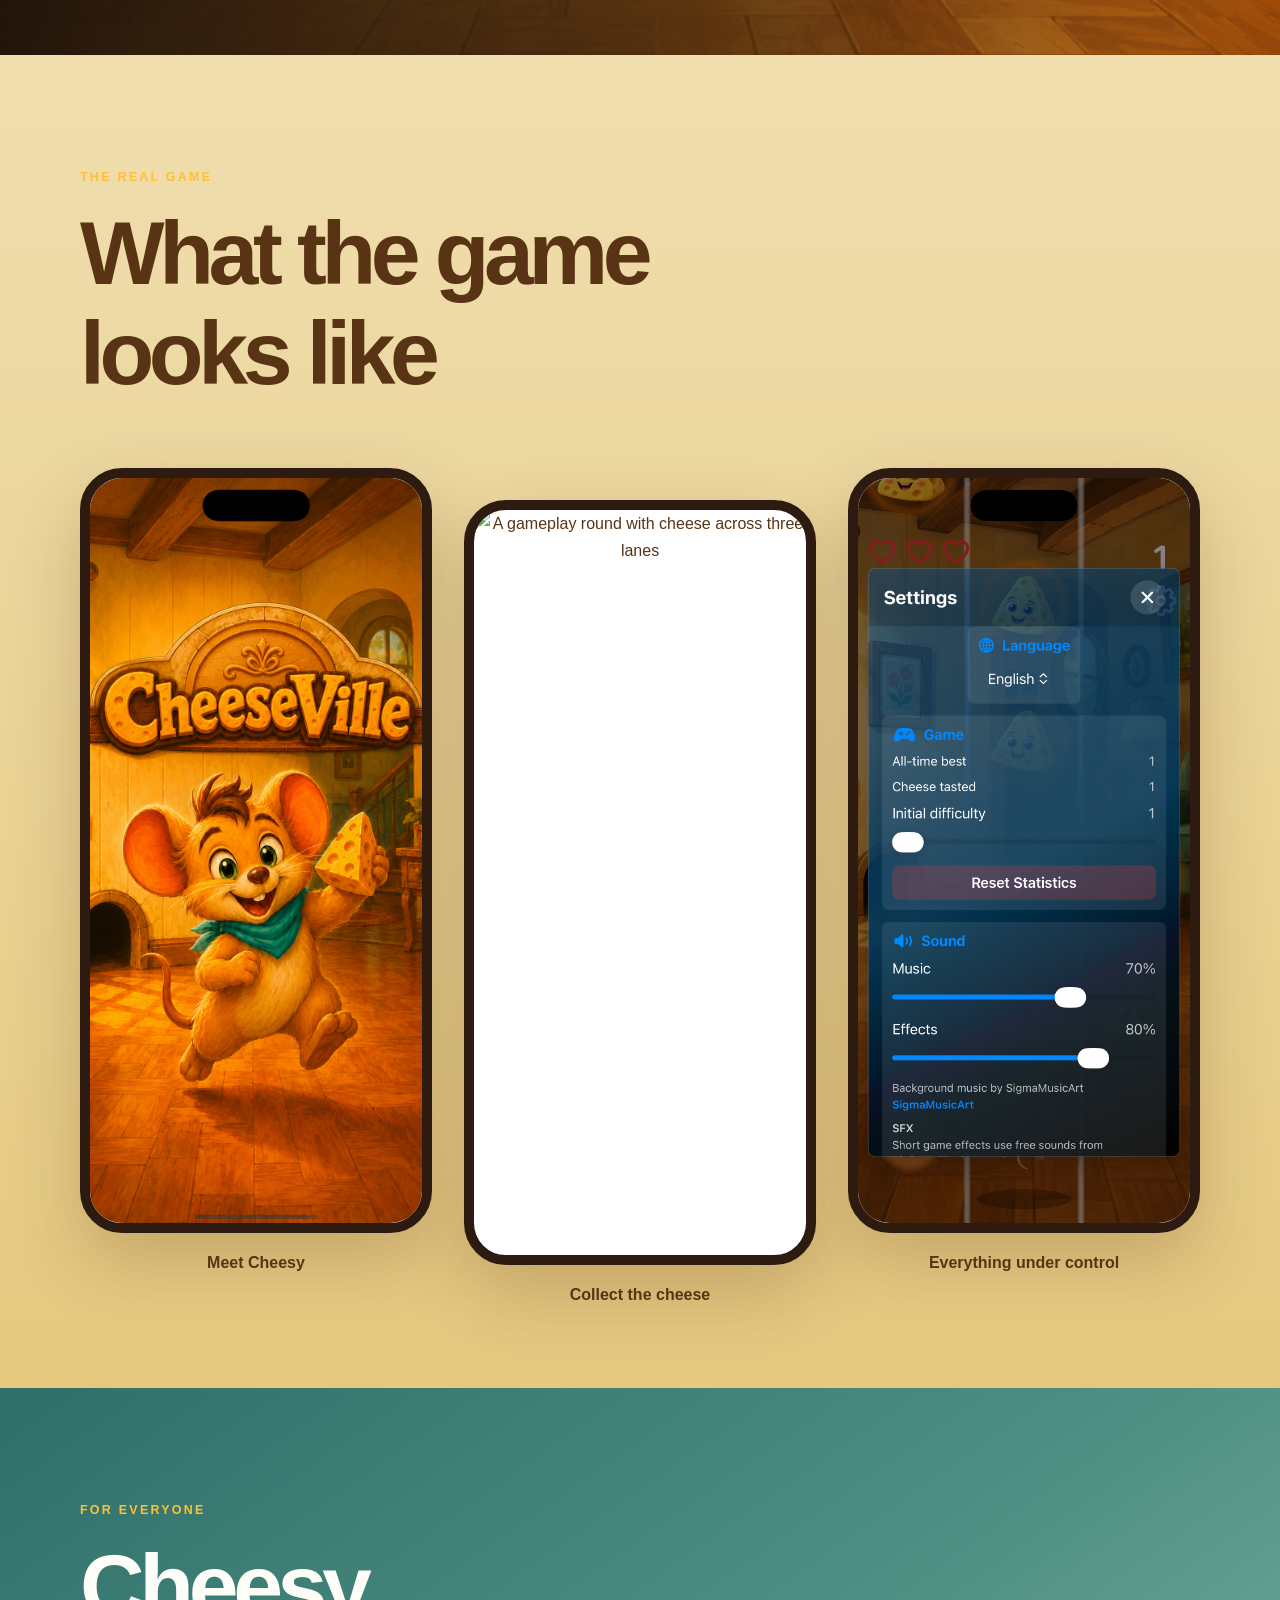
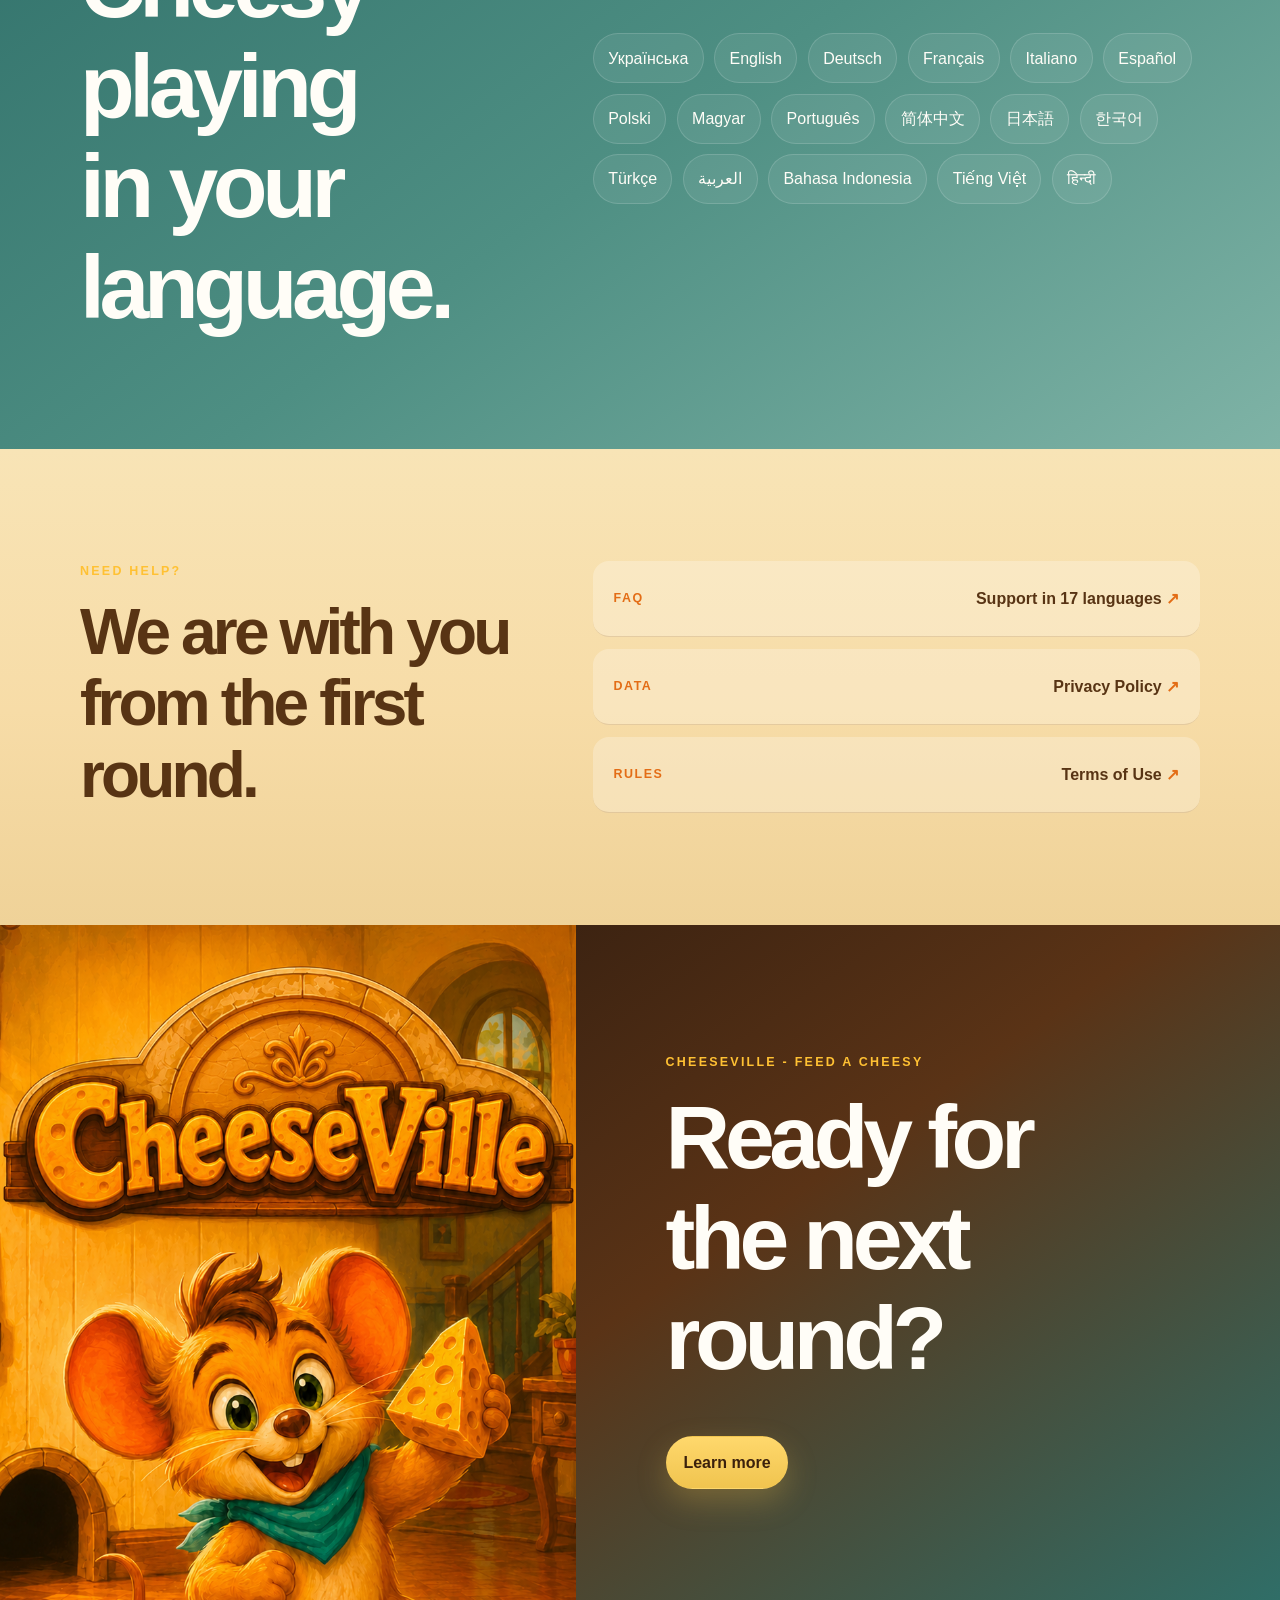
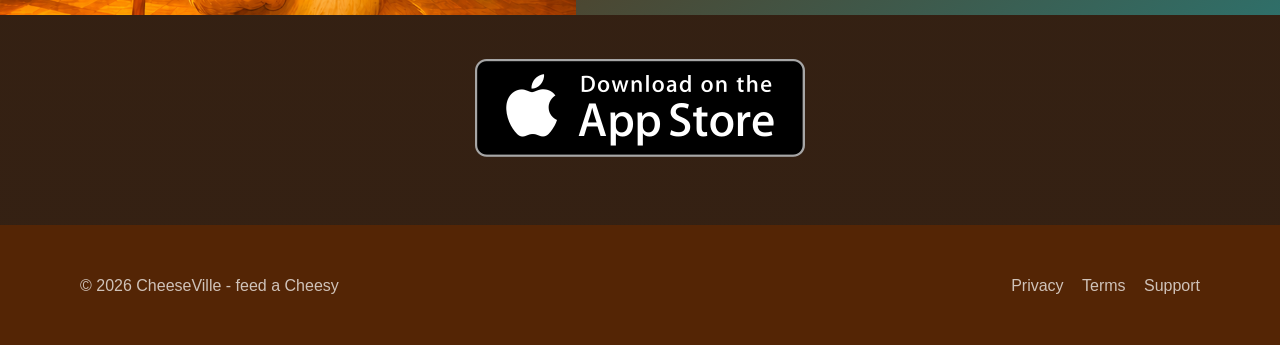
==== commit 304ffb31: "Apply game palette across support pages" ====
--- a/index.html
+++ b/index.html
@@ -11,7 +11,7 @@
   <title>Чизвіль - нагодуй Чиззі — мобільна аркада</title>
   <link rel="icon" type="image/png" href="images/cheesevilleIcon.png">
   <link rel="apple-touch-icon" href="images/cheesevilleIcon.png">
-  <link rel="stylesheet" href="site.css?v=20260728-1">
+  <link rel="stylesheet" href="site.css?v=20260728-7">
   <script src="pageTranslationsV2.js?v=20260728-4" defer></script>
   <script src="siteI18n.js?v=20260727-3" defer></script>
   <script src="arcadeCompliance.js?v=20260727-4" defer></script>
--- a/site.css
+++ b/site.css
@@ -1168,3 +1168,15 @@
     max-width: 42vw;
   }
 }
+
+/* Shared support and legal pages use CheeseVille's golden cheese palette. */
+.topbar, .home .topbar { background: rgba(137, 65, 14, .94); }
+body:not(.home) { background: radial-gradient(circle at 12% 12%, rgba(255, 211, 92, .38), transparent 22rem), radial-gradient(circle at 88% 18%, rgba(239, 137, 24, .24), transparent 24rem), linear-gradient(180deg, #FFFDF3, #FFF0C5 54%, #F7D28A); }
+.legal-hero { background: radial-gradient(circle at 82% 16%, rgba(255, 211, 92, .52), transparent 23rem), linear-gradient(145deg, #773508, #DF7612 54%, #FFC93D); }
+.summary { border-color: rgba(223, 118, 18, .34); background: rgba(255, 201, 61, .24); }
+.toc, .stat-card, .faq details { border-color: rgba(223, 118, 18, .24); background: rgba(255, 252, 241, .82); }
+.faq details[open] { background: #FFFFFF; box-shadow: 0 14px 36px rgba(119, 53, 8, .12); }
+.document p, .document li, .faq-answer { color: #704716; }
+.page-card { background: linear-gradient(145deg, #773508, #CF6710 56%, #FFC33B); }
+.page-card::after { color: #FFF1A3; }
+.footer { background: #542505; }
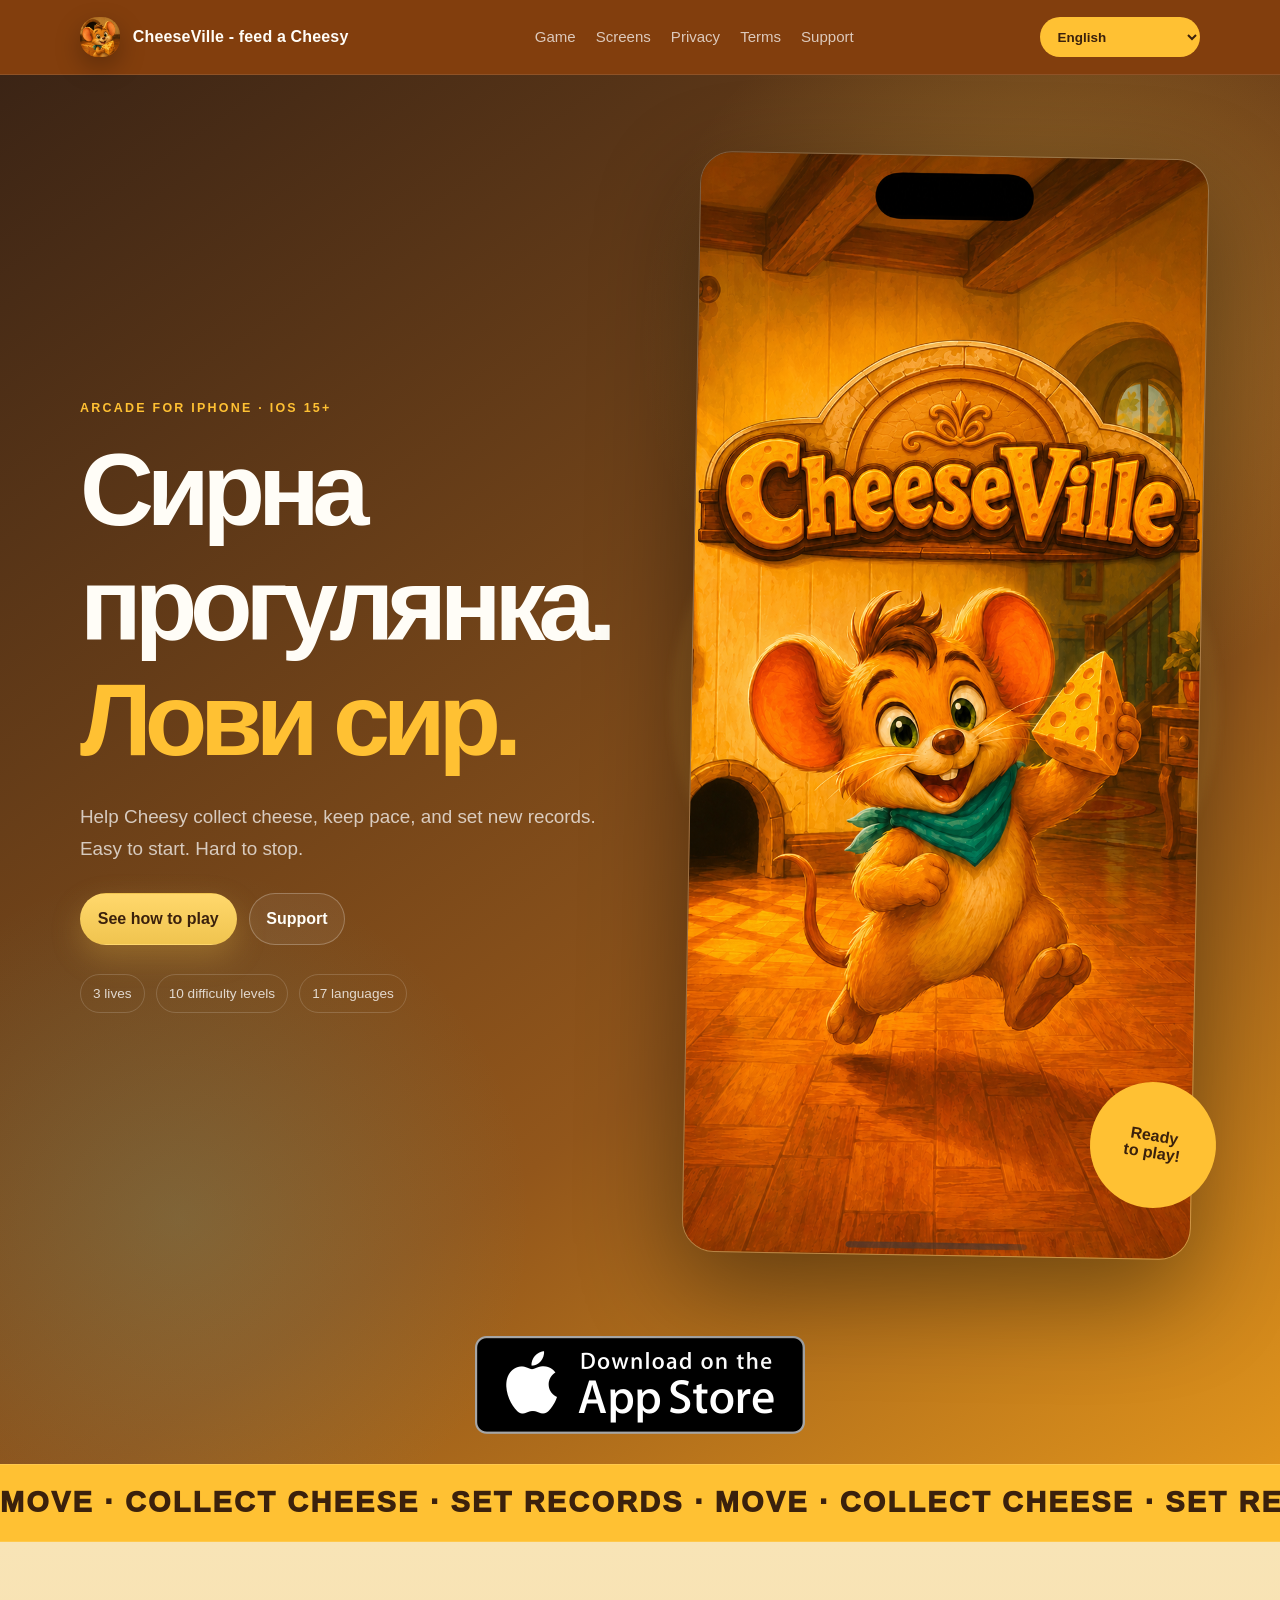
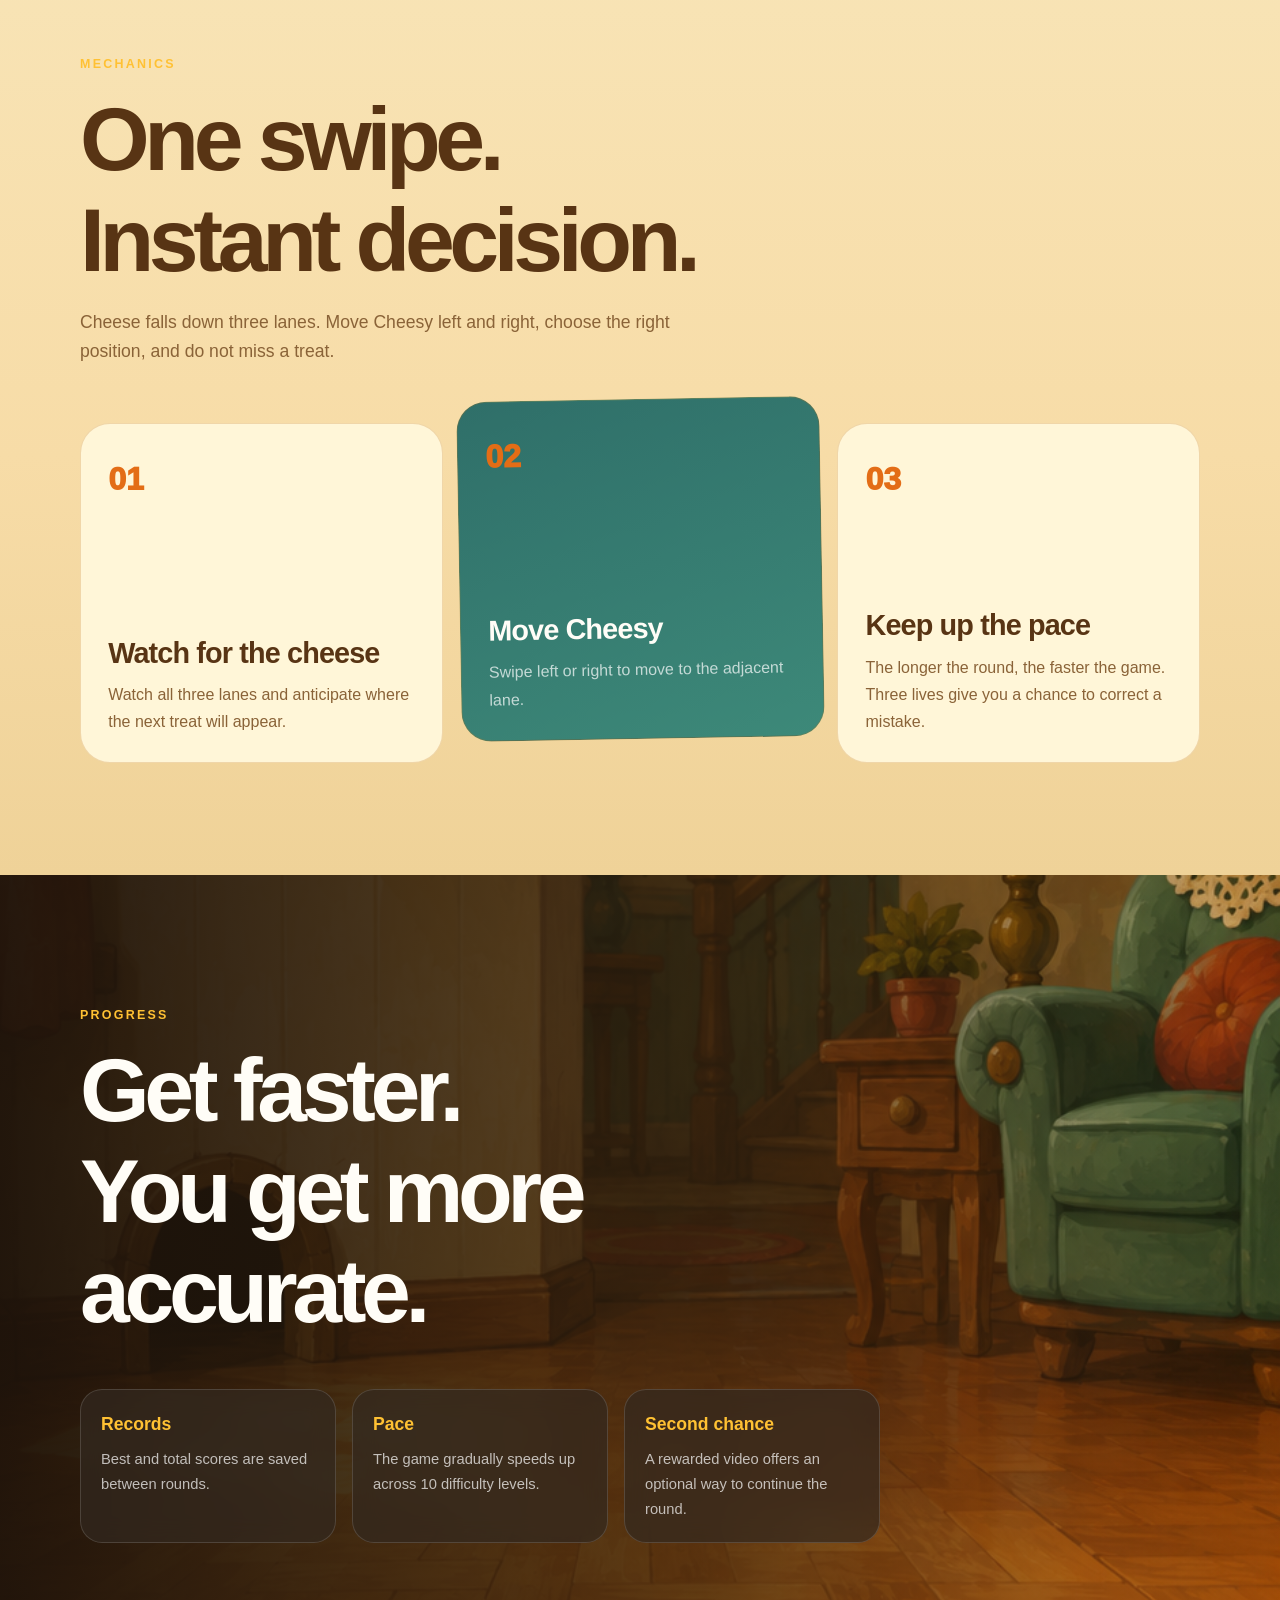
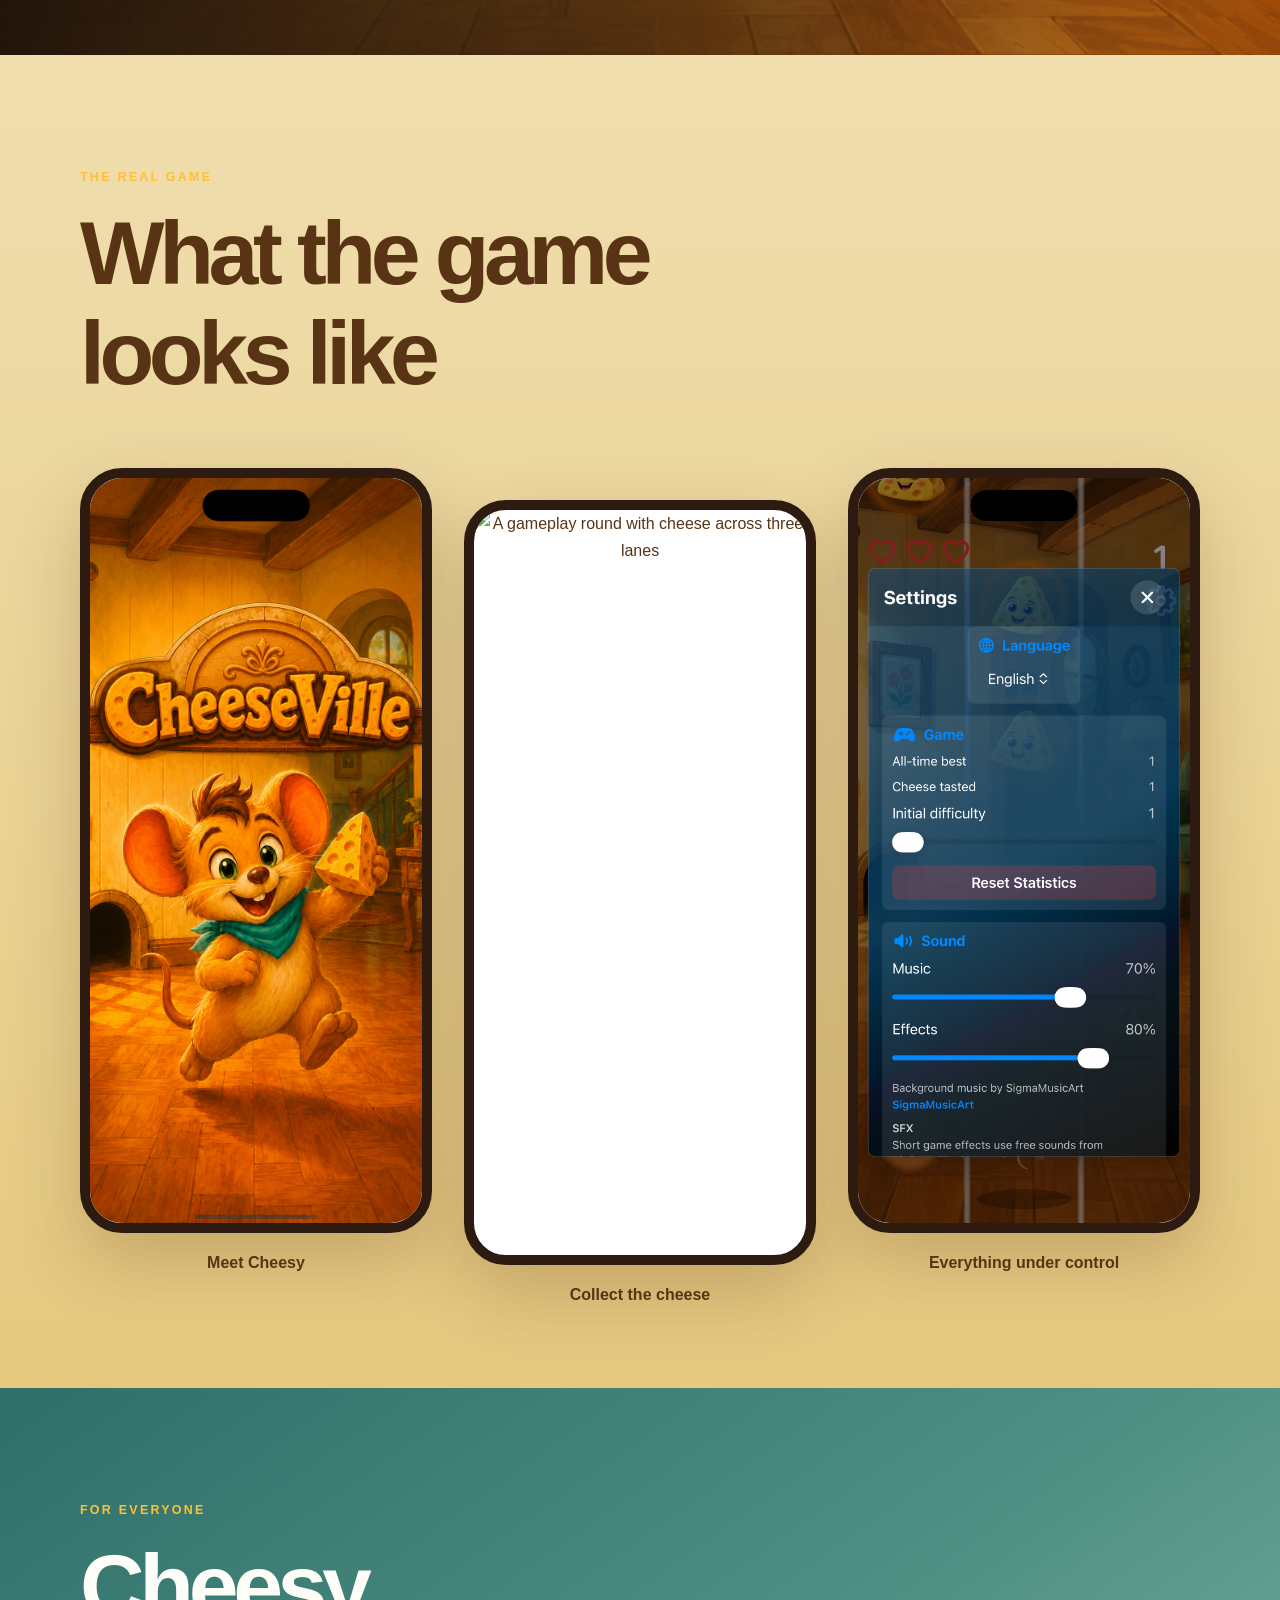
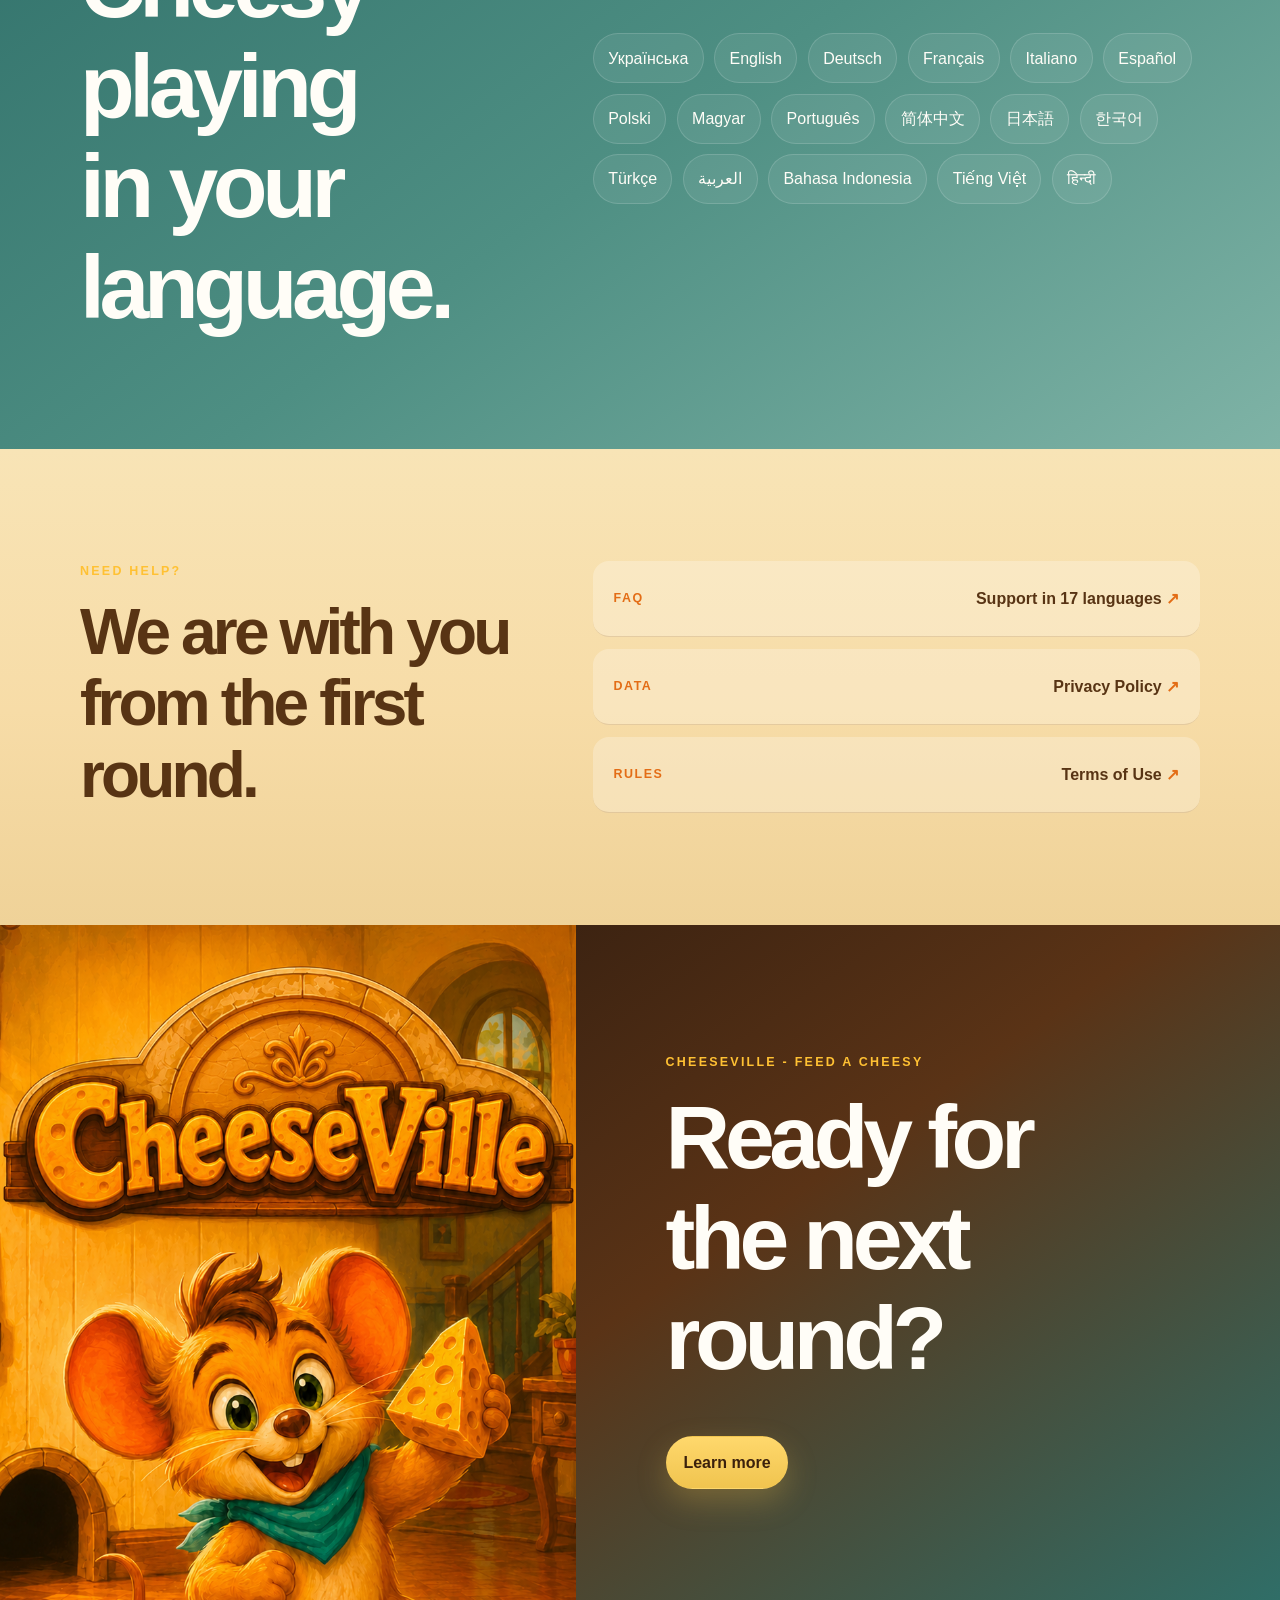
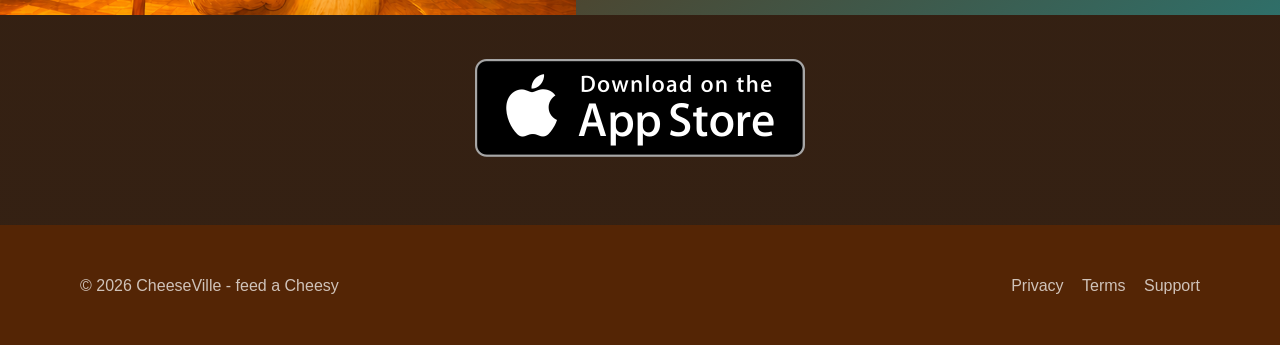
==== commit b22986f5: "Refresh site product copy" ====
--- a/index.html
+++ b/index.html
@@ -4,9 +4,9 @@
   <meta charset="utf-8">
   <meta name="viewport" content="width=device-width, initial-scale=1">
   <meta name="theme-color" content="#071621">
-  <meta name="description" content="Чизвіль - нагодуй Чиззі — аркадна гра для iPhone, де Чиззі збирає сир на трьох доріжках.">
+  <meta name="description" content="Чизвіль - нагодуй Чиззі — аркадна гра для iPhone, де Чиззі прокладає сирний маршрут на трьох доріжках.">
   <meta property="og:title" content="Чизвіль - нагодуй Чиззі — мобільна аркада">
-  <meta property="og:description" content="Три доріжки. Смачний сир. Один дуже спритний Чиззі.">
+  <meta property="og:description" content="Три доріжки. Смачний сир. Спритний Чиззі.">
   <meta property="og:image" content="images/cheesevilleLogo.png">
   <title>Чизвіль - нагодуй Чиззі — мобільна аркада</title>
   <link rel="icon" type="image/png" href="images/cheesevilleIcon.png">
@@ -40,8 +40,8 @@
       <div class="shell game-hero-grid">
         <div class="hero-copy">
           <p class="game-kicker">Аркада для iPhone · iOS 15+</p>
-          <h1>Три доріжки.<br><em>Один сирний шматок.</em></h1>
-          <p class="hero-summary">Допоможіть Чиззі збирати сир, тримати темп і ставити нові рекорди. Просто почати. Неможливо вчасно зупинитися.</p>
+          <h1>Сирна прогулянка.<br><em>Лови сир.</em></h1>
+          <p class="hero-summary">Допоможіть Чиззі пробігти сирним маршрутом, збирати шматочки сиру й піднімати рахунок у темпній аркаді.</p>
           <div class="hero-actions">
             <a class="button primary" href="#game">Дивитися, як грати</a>
             <a class="button ghost" href="support.html">Підтримка</a>
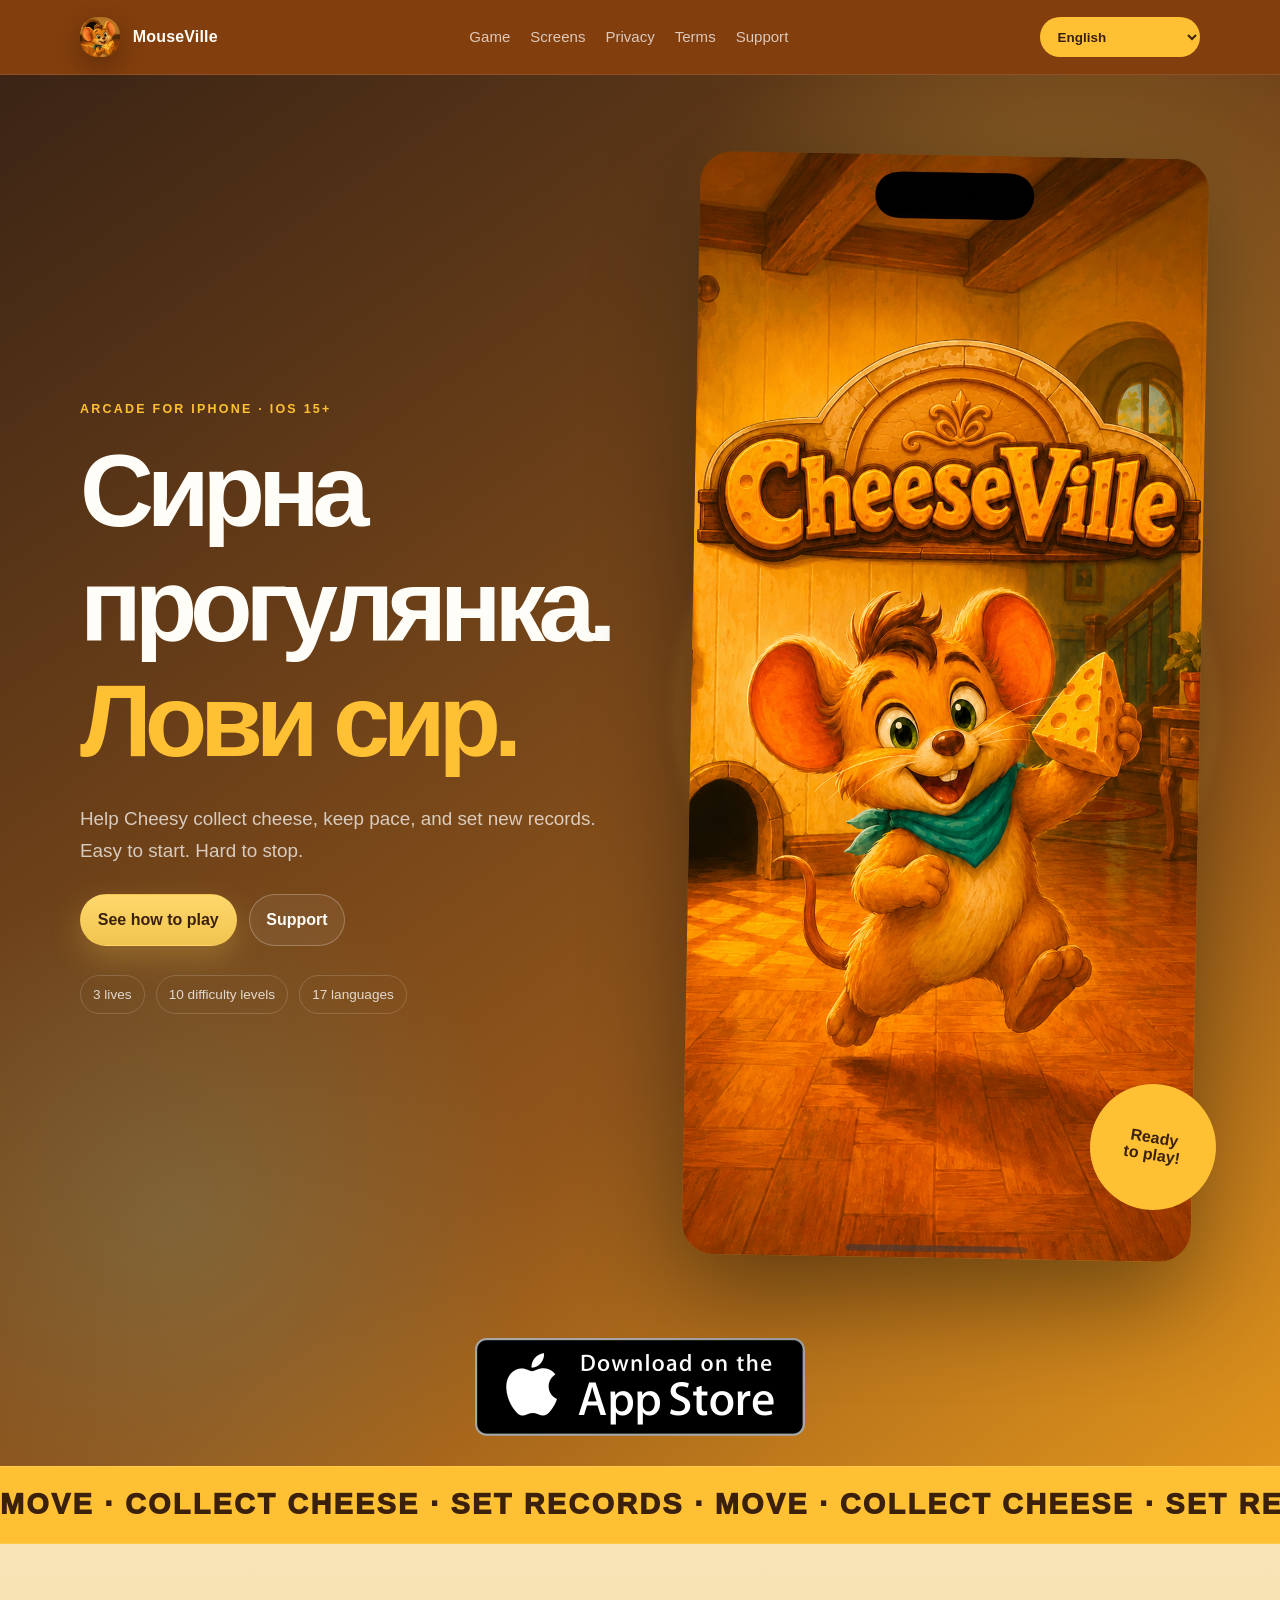
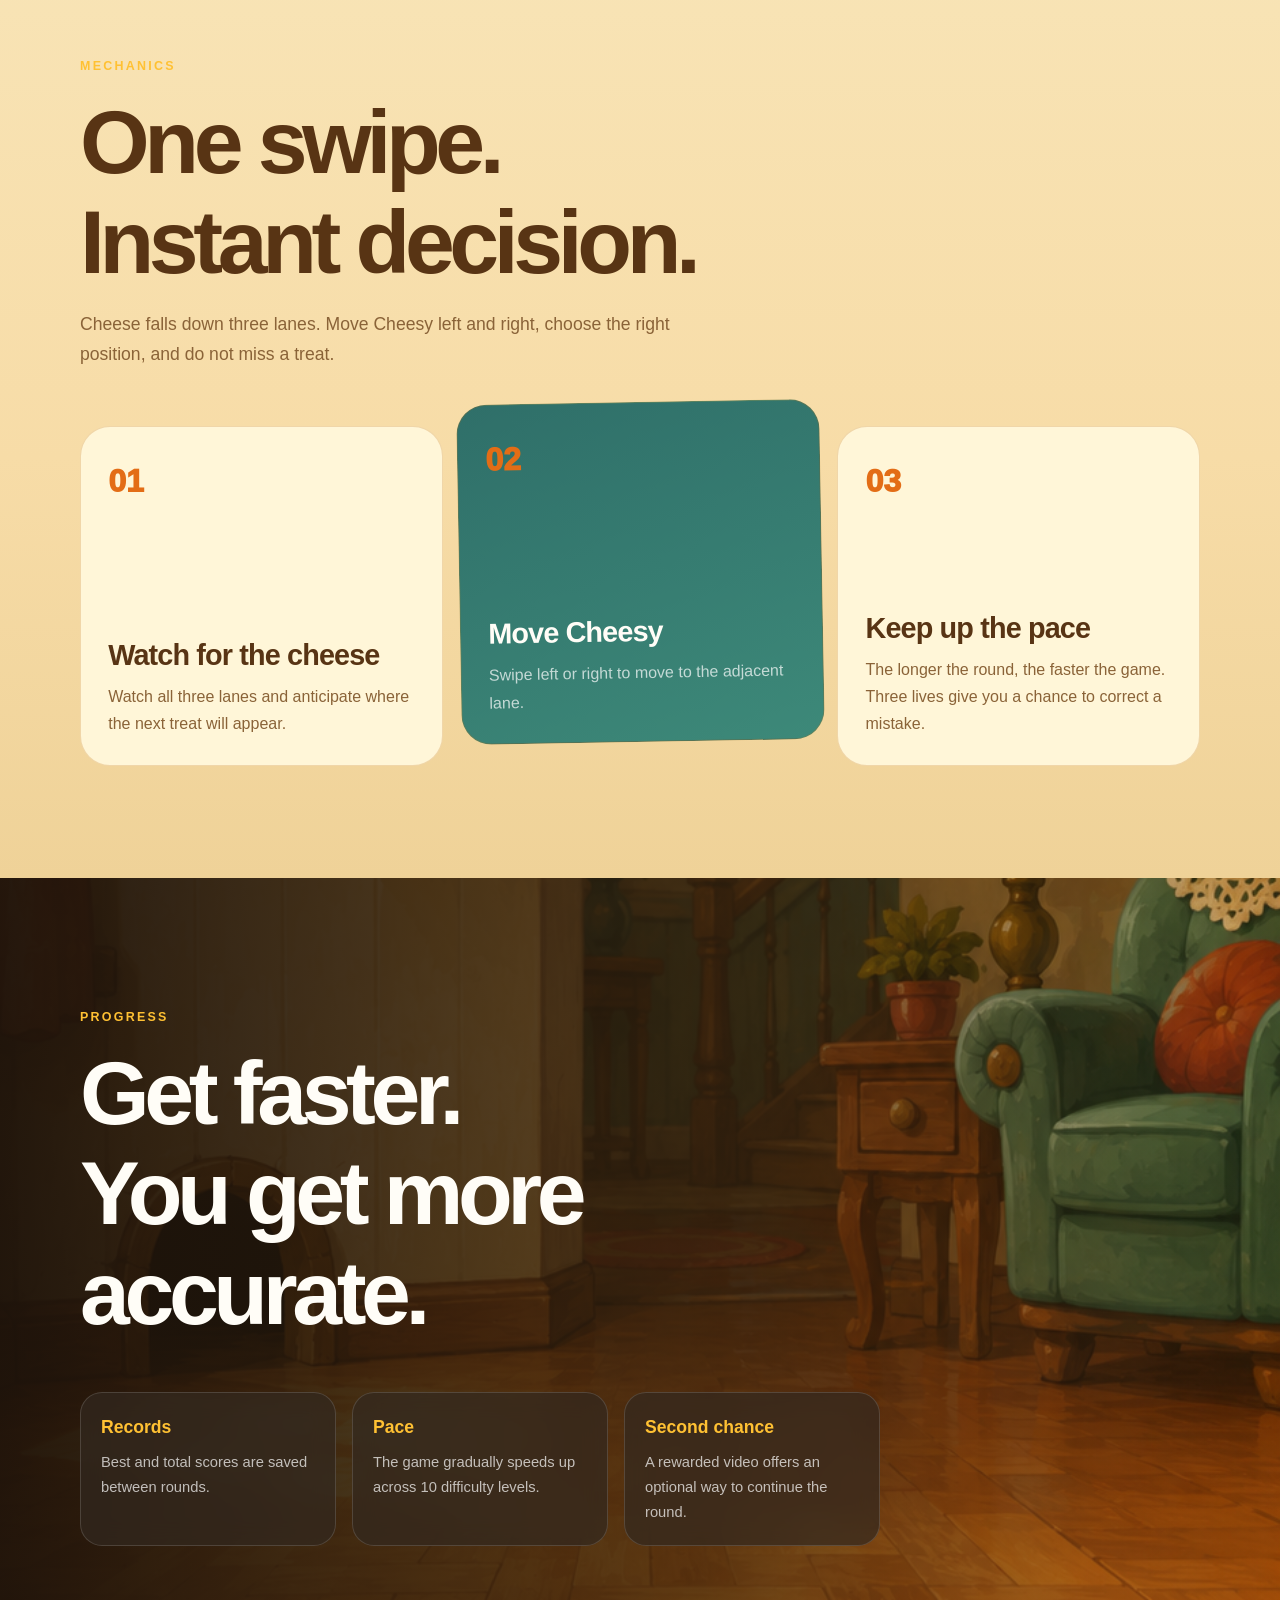
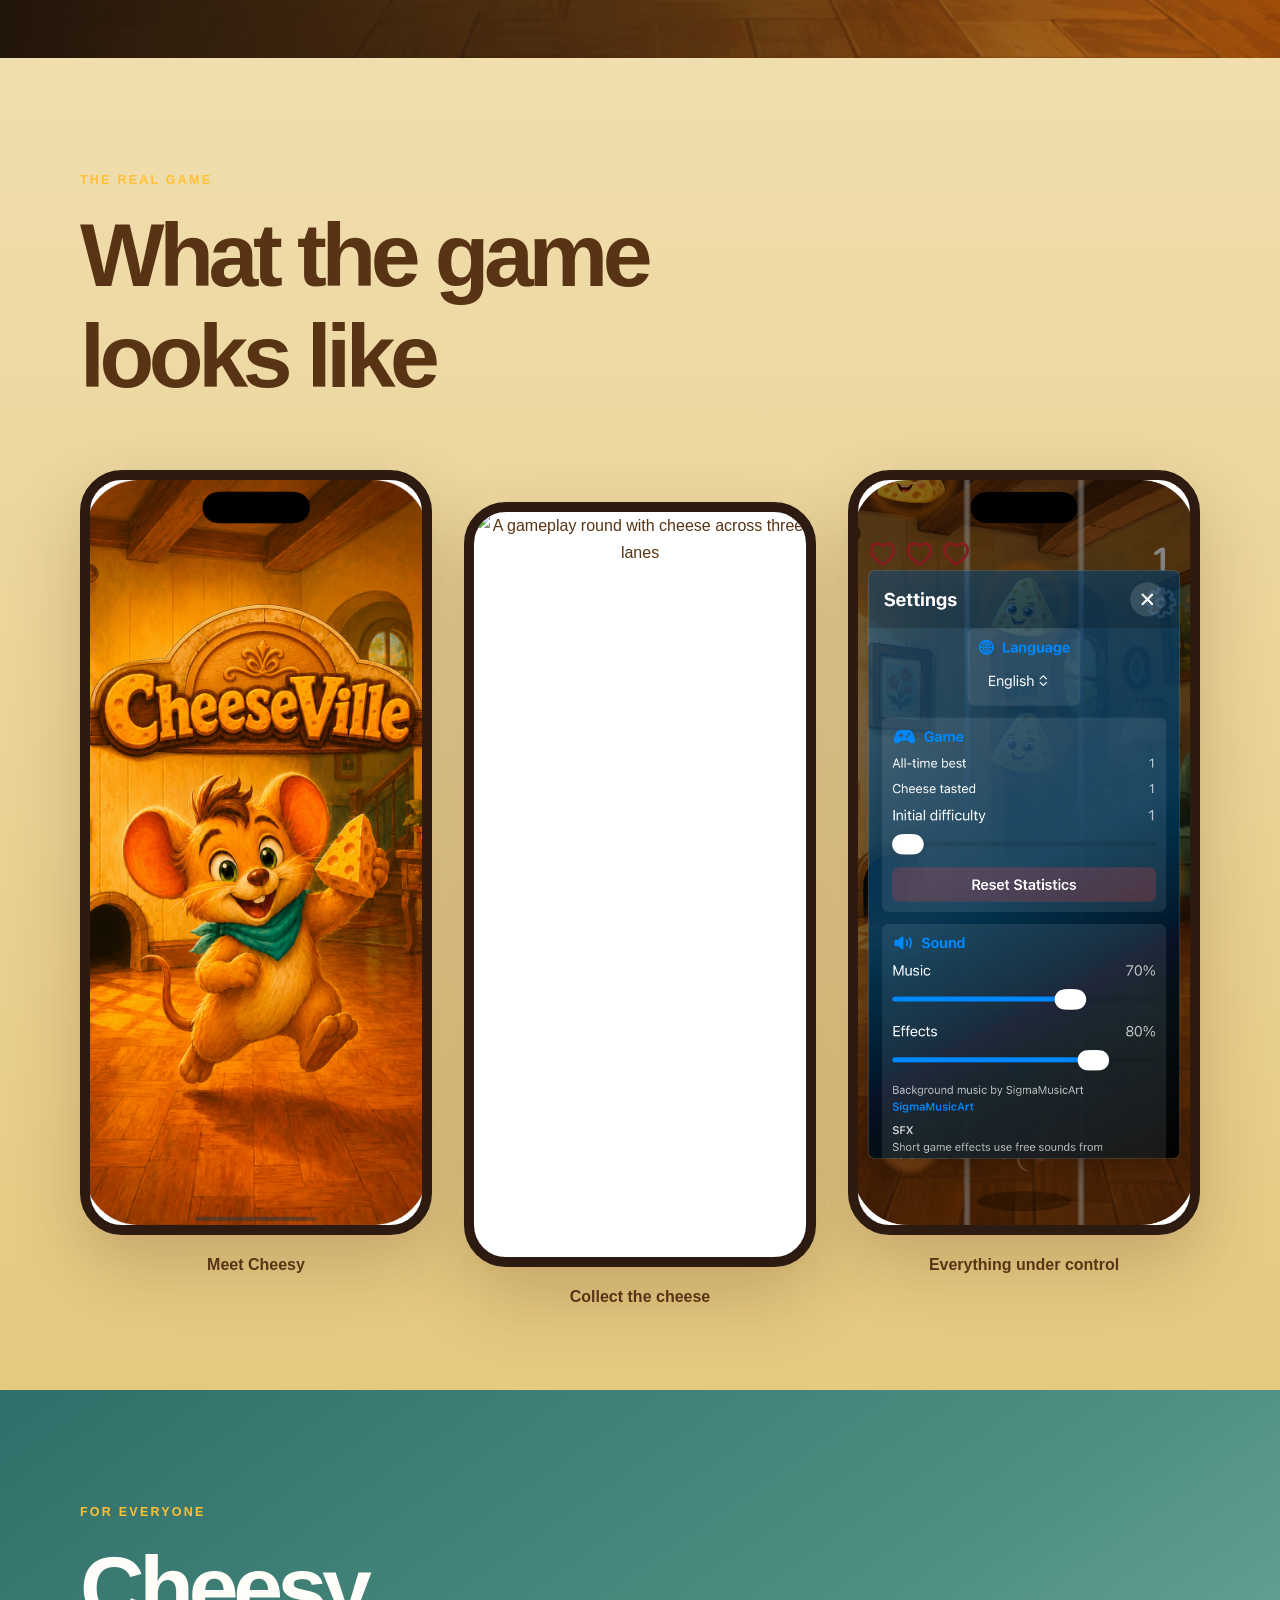
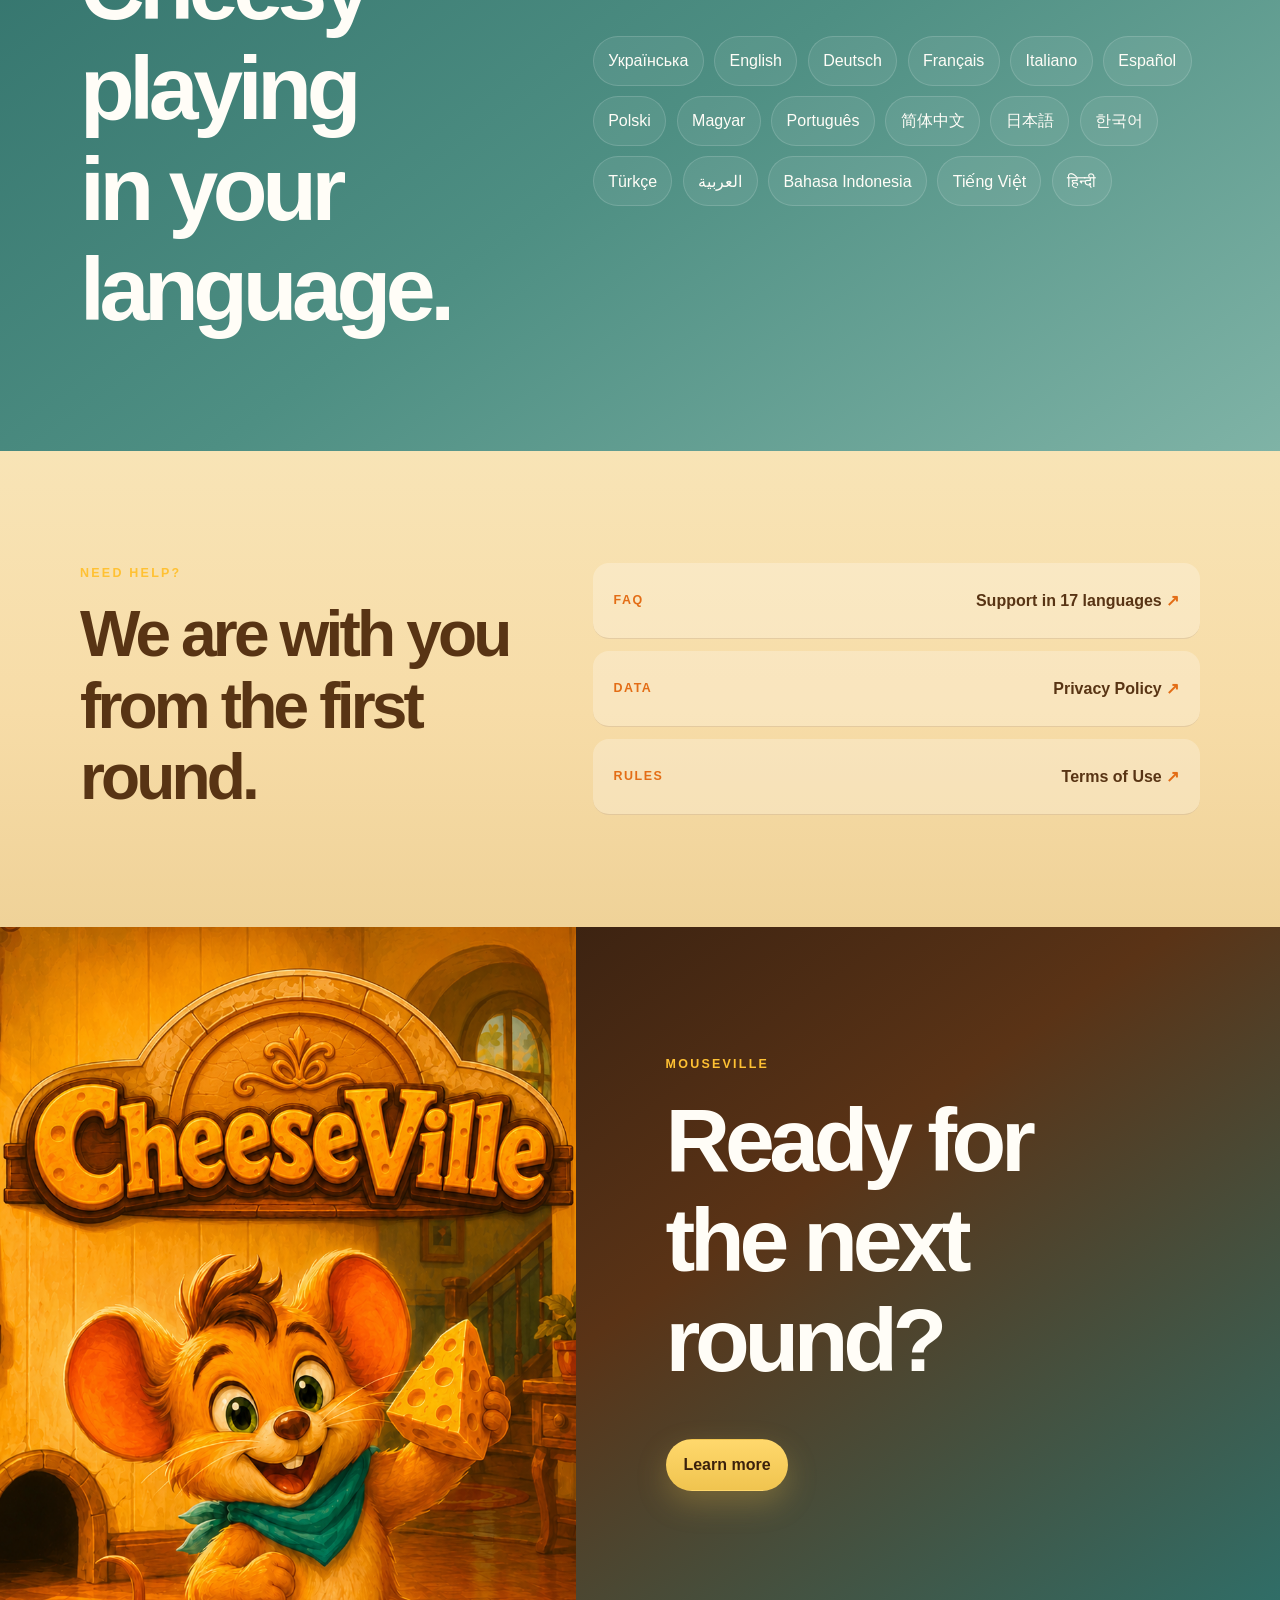
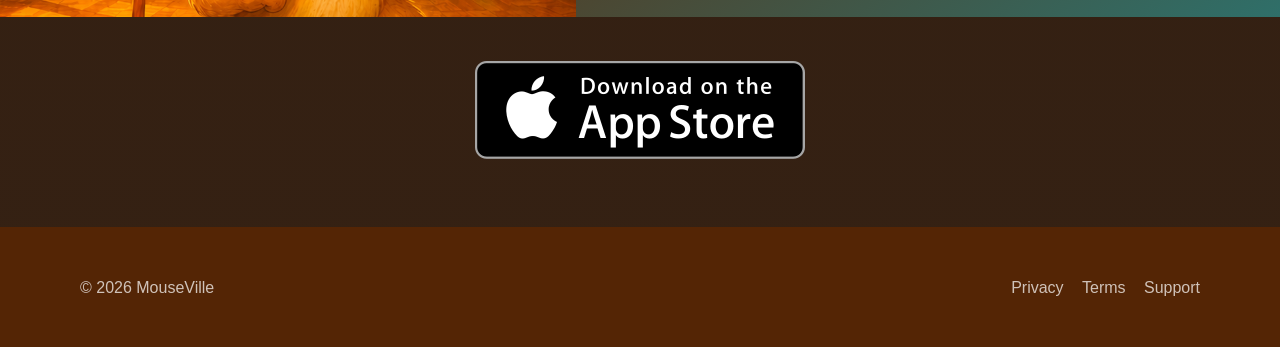
==== commit e78f1955: "Rebrand CheeseVille docs to MouseVille" ====
--- a/index.html
+++ b/index.html
@@ -4,13 +4,13 @@
   <meta charset="utf-8">
   <meta name="viewport" content="width=device-width, initial-scale=1">
   <meta name="theme-color" content="#071621">
-  <meta name="description" content="Чизвіль - нагодуй Чиззі — аркадна гра для iPhone, де Чиззі прокладає сирний маршрут на трьох доріжках.">
-  <meta property="og:title" content="Чизвіль - нагодуй Чиззі — мобільна аркада">
+  <meta name="description" content="MouseVille — аркадна гра для iPhone, де Чиззі прокладає сирний маршрут на трьох доріжках.">
+  <meta property="og:title" content="MouseVille — мобільна аркада">
   <meta property="og:description" content="Три доріжки. Смачний сир. Спритний Чиззі.">
-  <meta property="og:image" content="images/cheesevilleLogo.png">
-  <title>Чизвіль - нагодуй Чиззі — мобільна аркада</title>
-  <link rel="icon" type="image/png" href="images/cheesevilleIcon.png">
-  <link rel="apple-touch-icon" href="images/cheesevilleIcon.png">
+  <meta property="og:image" content="images/mousevilleLogo.png">
+  <title>MouseVille — мобільна аркада</title>
+  <link rel="icon" type="image/png" href="images/mousevilleIcon.png">
+  <link rel="apple-touch-icon" href="images/mousevilleIcon.png">
   <link rel="stylesheet" href="site.css?v=20260728-7">
   <script src="pageTranslationsV2.js?v=20260728-4" defer></script>
   <script src="siteI18n.js?v=20260727-3" defer></script>
@@ -20,7 +20,7 @@
   <a class="skip-link" href="#main">Перейти до вмісту</a>
   <header class="topbar">
     <div class="shell topbar-inner">
-      <a class="brand" href="index.html"><img class="brand-logo" src="images/cheesevilleIcon.png" alt=""><span>Чизвіль - нагодуй Чиззі</span></a>
+      <a class="brand" href="index.html"><img class="brand-logo" src="images/mousevilleIcon.png" alt=""><span>MouseVille</span></a>
       <nav class="nav" aria-label="Навігація сайту">
         <a class="nav-link" href="#game">Гра</a>
         <a class="nav-link" href="#screens">Екрани</a>
@@ -50,7 +50,7 @@
         </div>
         <div class="hero-character">
           <div class="sun-disc"></div>
-          <img src="images/cheesevilleLogo.png" alt="Мультяшне мишеня Чиззі тримає сирний шматок">
+          <img src="images/mousevilleLogo.png" alt="Мультяшне мишеня Чиззі тримає сирний шматок">
           <span class="hero-sticker">Готовий<br>до гри!</span>
         </div>
       </div>
@@ -96,10 +96,10 @@
       <div class="shell">
         <div class="section-heading wide">
           <div><p class="game-kicker">Справжня гра</p><h2>Як виглядає гра</h2></div>
-          <p>Чиззі, смачний сир, три доріжки та зручні налаштування — саме так Чизвіль - нагодуй Чиззі виглядає на iPhone.</p>
+          <p>Чиззі, смачний сир, три доріжки та зручні налаштування — саме так MouseVille виглядає на iPhone.</p>
         </div>
-        <div class="phone-gallery" aria-label="Скриншоти Чизвіль - нагодуй Чиззі">
-          <figure class="phone phone-tall"><div class="phone-screen"><img src="images/screenshotSplash.png?v=20260727-2" alt="Заставка Чизвіль - нагодуй Чиззі з Чиззі" loading="lazy"></div><figcaption>Знайомство з Чиззі</figcaption></figure>
+        <div class="phone-gallery" aria-label="Скриншоти MouseVille">
+          <figure class="phone phone-tall"><div class="phone-screen"><img src="images/screenshotSplash.png?v=20260727-2" alt="Заставка MouseVille з Чиззі" loading="lazy"></div><figcaption>Знайомство з Чиззі</figcaption></figure>
           <figure class="phone phone-center"><div class="phone-screen"><img src="images/screenshotGameplay.png?v=20260727-3" alt="Ігровий раунд із сиром на трьох доріжках" loading="lazy"></div><figcaption>Збирайте сир</figcaption></figure>
           <figure class="phone phone-tall"><div class="phone-screen"><img src="images/screenshotSettings.png?v=20260727-3" alt="" loading="lazy"></div><figcaption>Усе під контролем</figcaption></figure>
         </div>
@@ -127,8 +127,8 @@
     </section>
 
     <section class="final-game-cta">
-      <img src="images/cheesevilleLogo.png" alt="" aria-hidden="true">
-      <div><p class="game-kicker">Чизвіль - нагодуй Чиззі</p><h2>Готові до<br>наступного раунду?</h2><a class="button primary" href="support.html">Дізнатися більше</a></div>
+      <img src="images/mousevilleLogo.png" alt="" aria-hidden="true">
+      <div><p class="game-kicker">MouseVille</p><h2>Готові до<br>наступного раунду?</h2><a class="button primary" href="support.html">Дізнатися більше</a></div>
     </section>
 
     <section class="app-store-band app-store-band-bottom" aria-label="App Store">
@@ -140,6 +140,6 @@
     </section>
   </main>
 
-  <footer class="footer"><div class="shell footer-inner"><span>© 2026 <span>Чизвіль - нагодуй Чиззі</span></span><div class="footer-links"><a href="privacy.html">Конфіденційність</a><a href="terms.html">Умови</a><a href="support.html">Підтримка</a></div></div></footer>
+  <footer class="footer"><div class="shell footer-inner"><span>© 2026 <span>MouseVille</span></span><div class="footer-links"><a href="privacy.html">Конфіденційність</a><a href="terms.html">Умови</a><a href="support.html">Підтримка</a></div></div></footer>
 </body>
 </html>
--- a/site.css
+++ b/site.css
@@ -181,7 +181,7 @@
   gap: 0.75rem;
   margin-bottom: 1.5rem;
   padding: 0.45rem 0.5rem 0.45rem 0.85rem;
-  border: 1px solid rgba(255, 255, 255, 0.18);
+  border: 1px solid rgba(255, 255, 255, 0.06);
   border-radius: 999px;
   color: rgba(255, 255, 255, 0.75);
   background: rgba(255, 255, 255, 0.07);
@@ -738,8 +738,9 @@
   z-index: 2;
   width: min(100%, 560px);
   border-radius: 32px;
-  border: 1px solid rgba(255, 255, 255, 0.18);
+  border: 0;
   box-shadow: 0 36px 100px rgba(0, 0, 0, 0.42);
+  display: block;
   transform: rotate(1deg);
 }
 
@@ -1169,7 +1170,7 @@
   }
 }
 
-/* Shared support and legal pages use CheeseVille's golden cheese palette. */
+/* Shared support and legal pages use MouseVille's golden cheese palette. */
 .topbar, .home .topbar { background: rgba(137, 65, 14, .94); }
 body:not(.home) { background: radial-gradient(circle at 12% 12%, rgba(255, 211, 92, .38), transparent 22rem), radial-gradient(circle at 88% 18%, rgba(239, 137, 24, .24), transparent 24rem), linear-gradient(180deg, #FFFDF3, #FFF0C5 54%, #F7D28A); }
 .legal-hero { background: radial-gradient(circle at 82% 16%, rgba(255, 211, 92, .52), transparent 23rem), linear-gradient(145deg, #773508, #DF7612 54%, #FFC93D); }
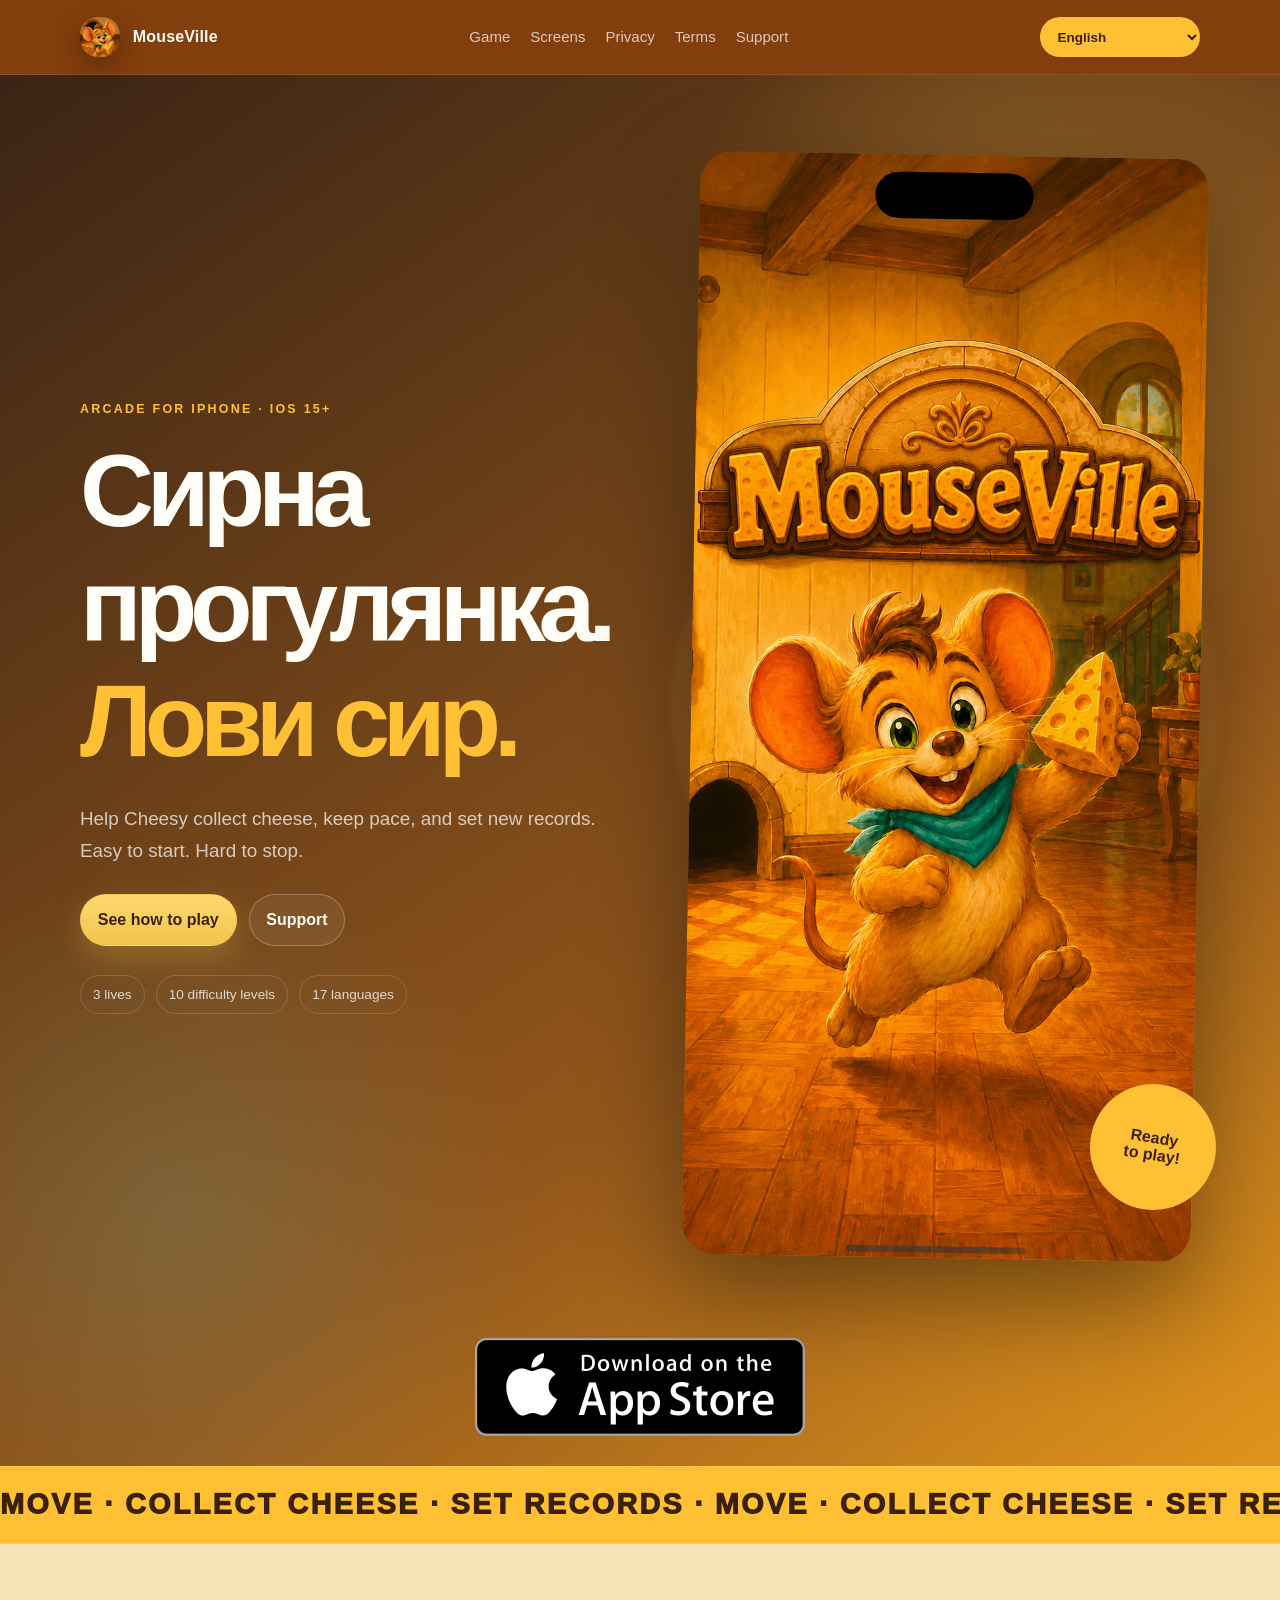
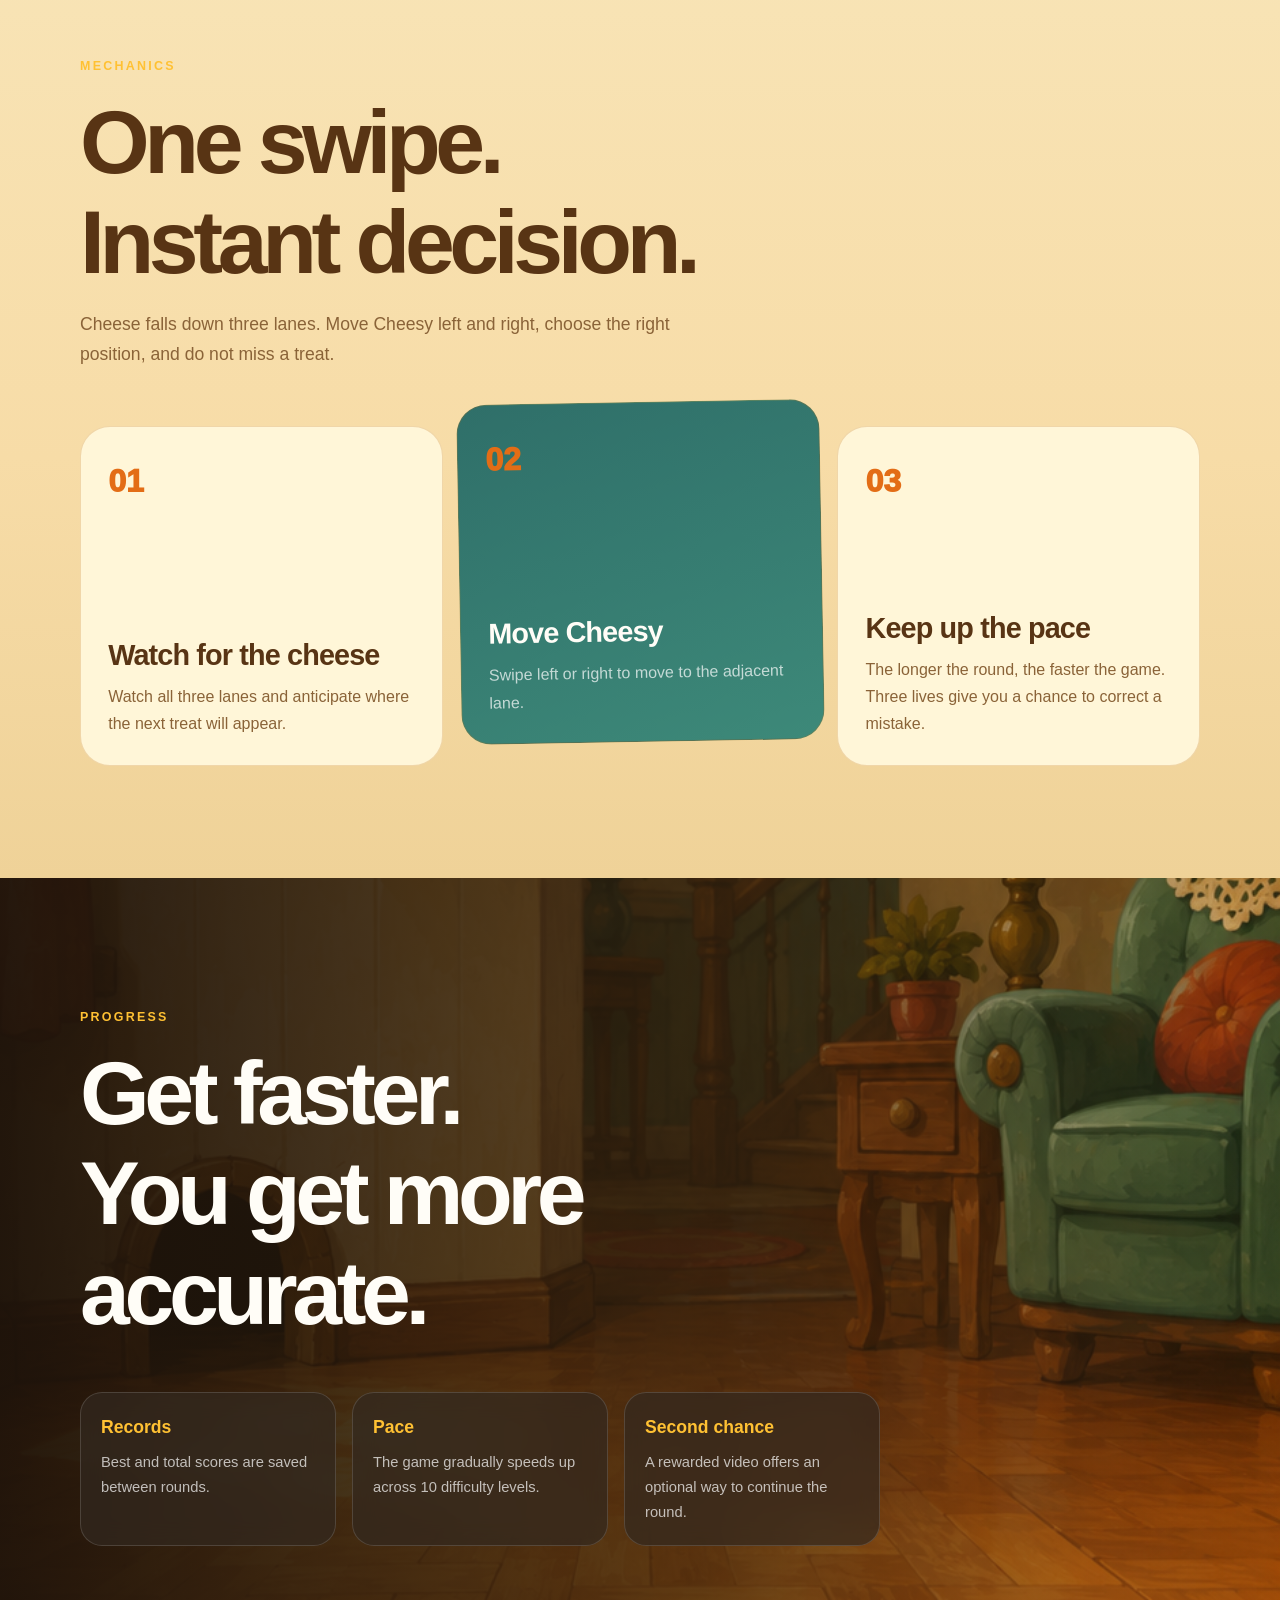
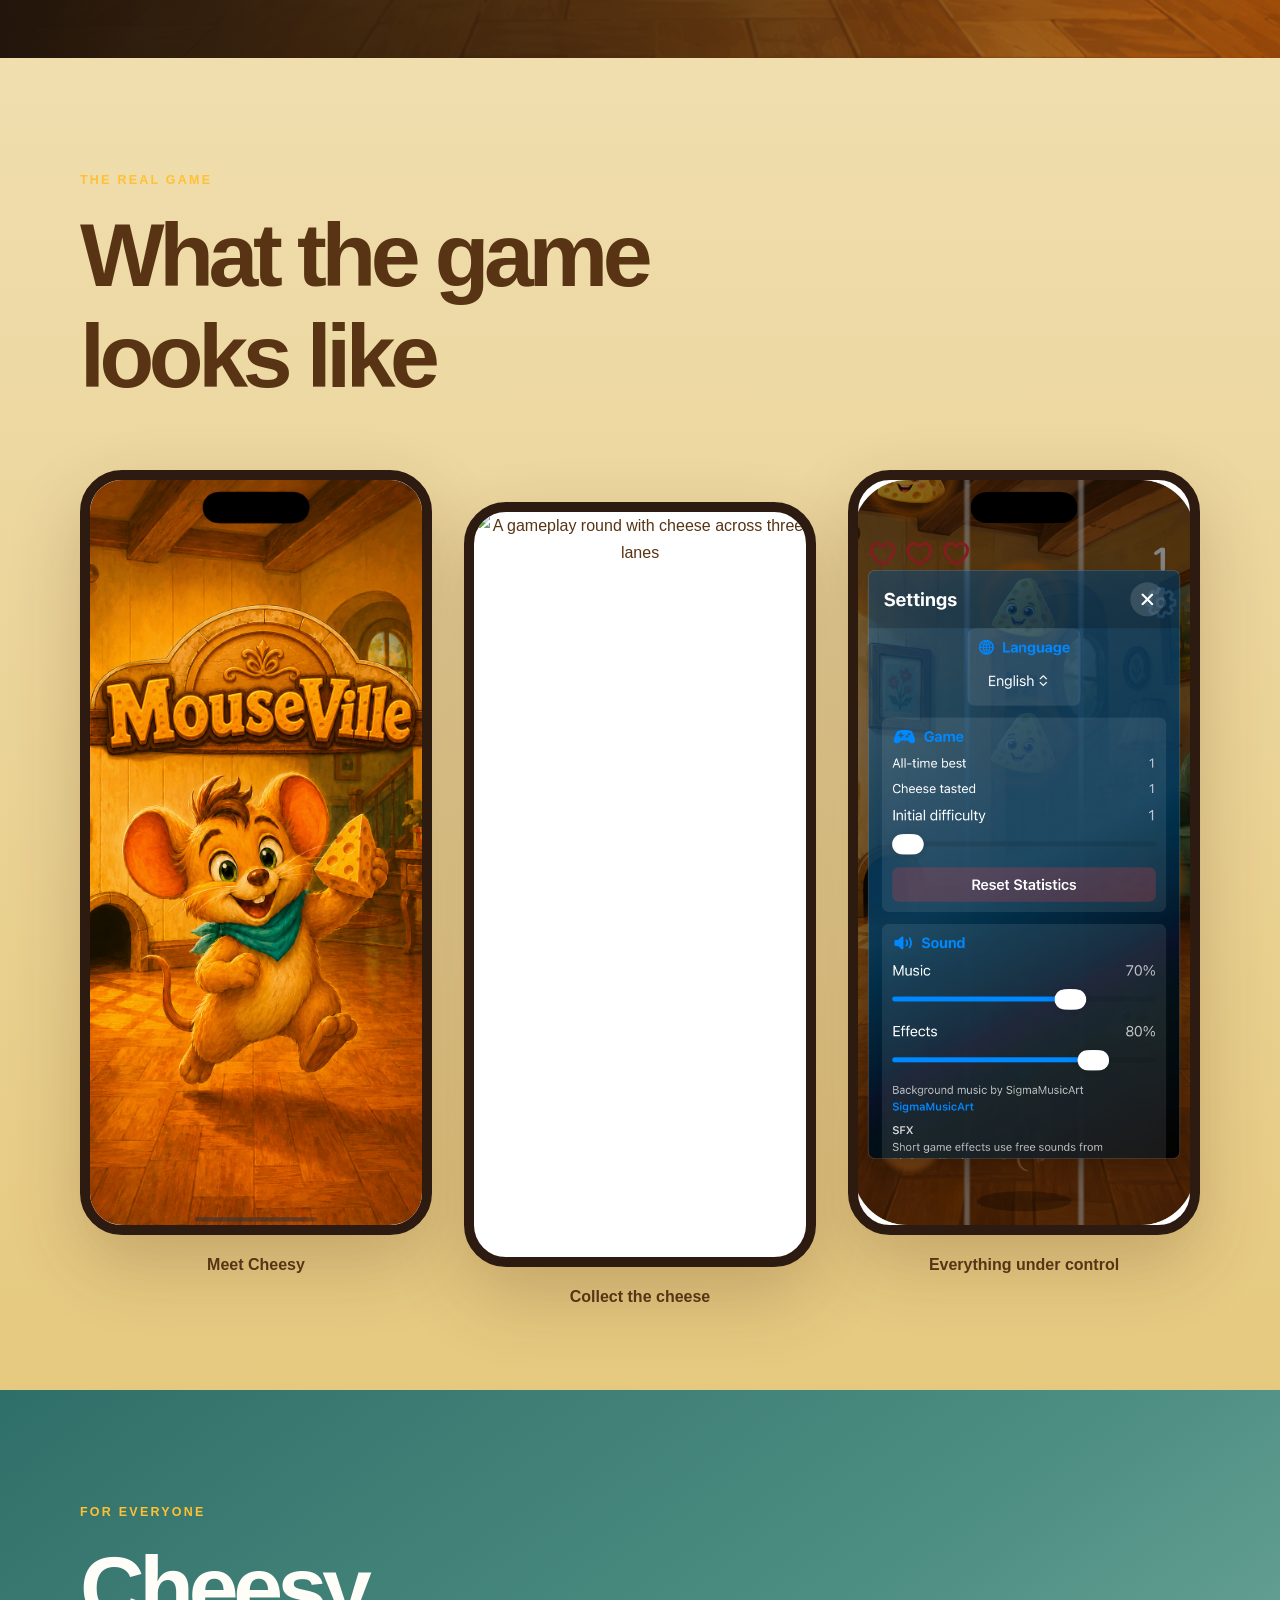
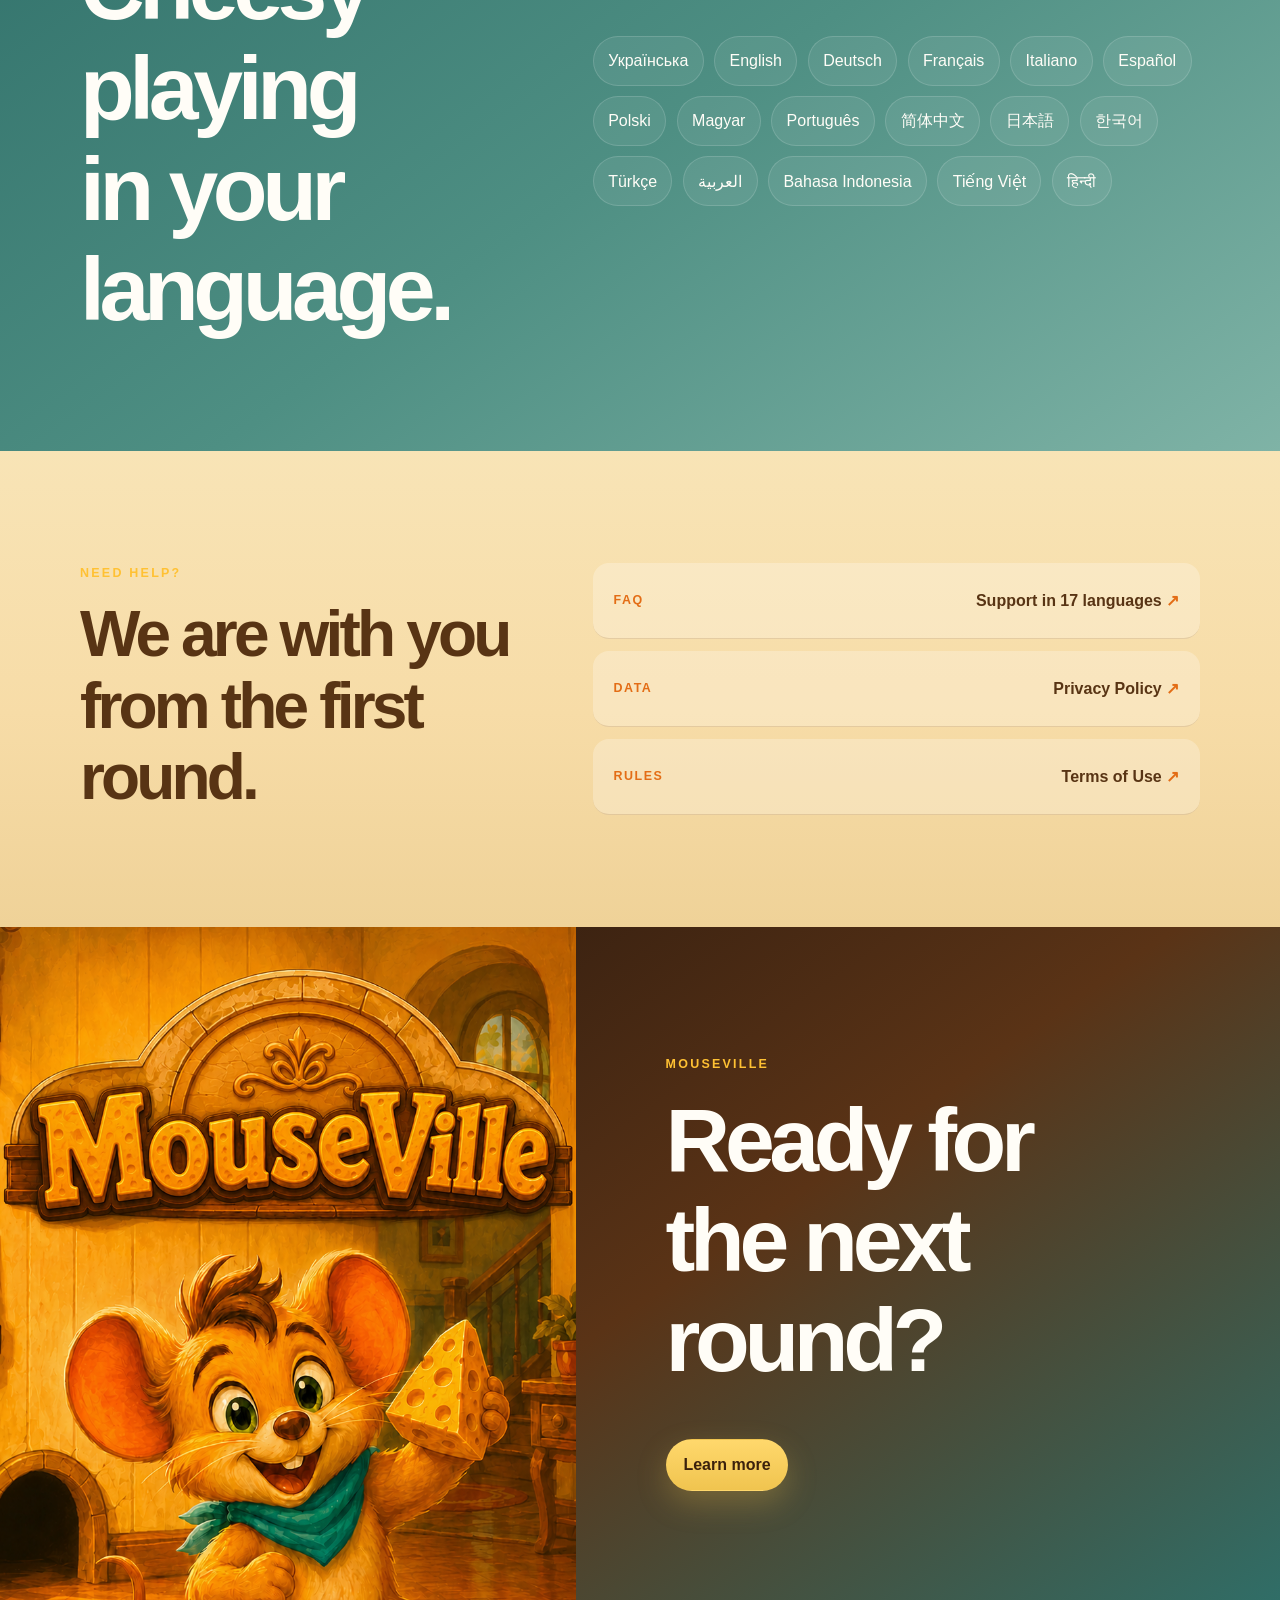
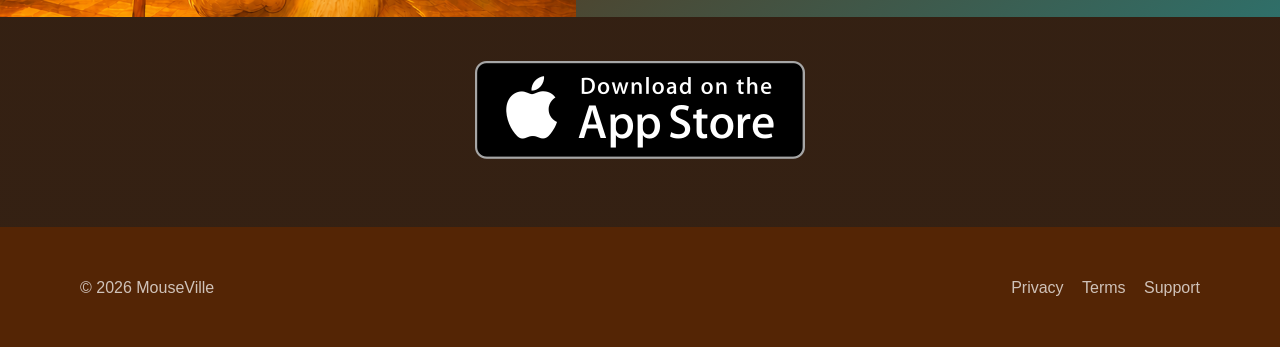
==== commit 927634da: "Update MouseVille documentation logo artwork" ====
--- a/index.html
+++ b/index.html
@@ -7,7 +7,7 @@
   <meta name="description" content="MouseVille — аркадна гра для iPhone, де Чиззі прокладає сирний маршрут на трьох доріжках.">
   <meta property="og:title" content="MouseVille — мобільна аркада">
   <meta property="og:description" content="Три доріжки. Смачний сир. Спритний Чиззі.">
-  <meta property="og:image" content="images/mousevilleLogo.png">
+  <meta property="og:image" content="images/mousevilleLogo.png?v=20260809-mouseville">
   <title>MouseVille — мобільна аркада</title>
   <link rel="icon" type="image/png" href="images/mousevilleIcon.png">
   <link rel="apple-touch-icon" href="images/mousevilleIcon.png">
@@ -50,7 +50,7 @@
         </div>
         <div class="hero-character">
           <div class="sun-disc"></div>
-          <img src="images/mousevilleLogo.png" alt="Мультяшне мишеня Чиззі тримає сирний шматок">
+          <img src="images/mousevilleLogo.png?v=20260809-mouseville" alt="Мультяшне мишеня Чиззі тримає сирний шматок">
           <span class="hero-sticker">Готовий<br>до гри!</span>
         </div>
       </div>
@@ -99,7 +99,7 @@
           <p>Чиззі, смачний сир, три доріжки та зручні налаштування — саме так MouseVille виглядає на iPhone.</p>
         </div>
         <div class="phone-gallery" aria-label="Скриншоти MouseVille">
-          <figure class="phone phone-tall"><div class="phone-screen"><img src="images/screenshotSplash.png?v=20260727-2" alt="Заставка MouseVille з Чиззі" loading="lazy"></div><figcaption>Знайомство з Чиззі</figcaption></figure>
+          <figure class="phone phone-tall"><div class="phone-screen"><img src="images/screenshotSplash.png?v=20260809-mouseville" alt="Заставка MouseVille з Чиззі" loading="lazy"></div><figcaption>Знайомство з Чиззі</figcaption></figure>
           <figure class="phone phone-center"><div class="phone-screen"><img src="images/screenshotGameplay.png?v=20260727-3" alt="Ігровий раунд із сиром на трьох доріжках" loading="lazy"></div><figcaption>Збирайте сир</figcaption></figure>
           <figure class="phone phone-tall"><div class="phone-screen"><img src="images/screenshotSettings.png?v=20260727-3" alt="" loading="lazy"></div><figcaption>Усе під контролем</figcaption></figure>
         </div>
@@ -127,7 +127,7 @@
     </section>
 
     <section class="final-game-cta">
-      <img src="images/mousevilleLogo.png" alt="" aria-hidden="true">
+      <img src="images/mousevilleLogo.png?v=20260809-mouseville" alt="" aria-hidden="true">
       <div><p class="game-kicker">MouseVille</p><h2>Готові до<br>наступного раунду?</h2><a class="button primary" href="support.html">Дізнатися більше</a></div>
     </section>
 
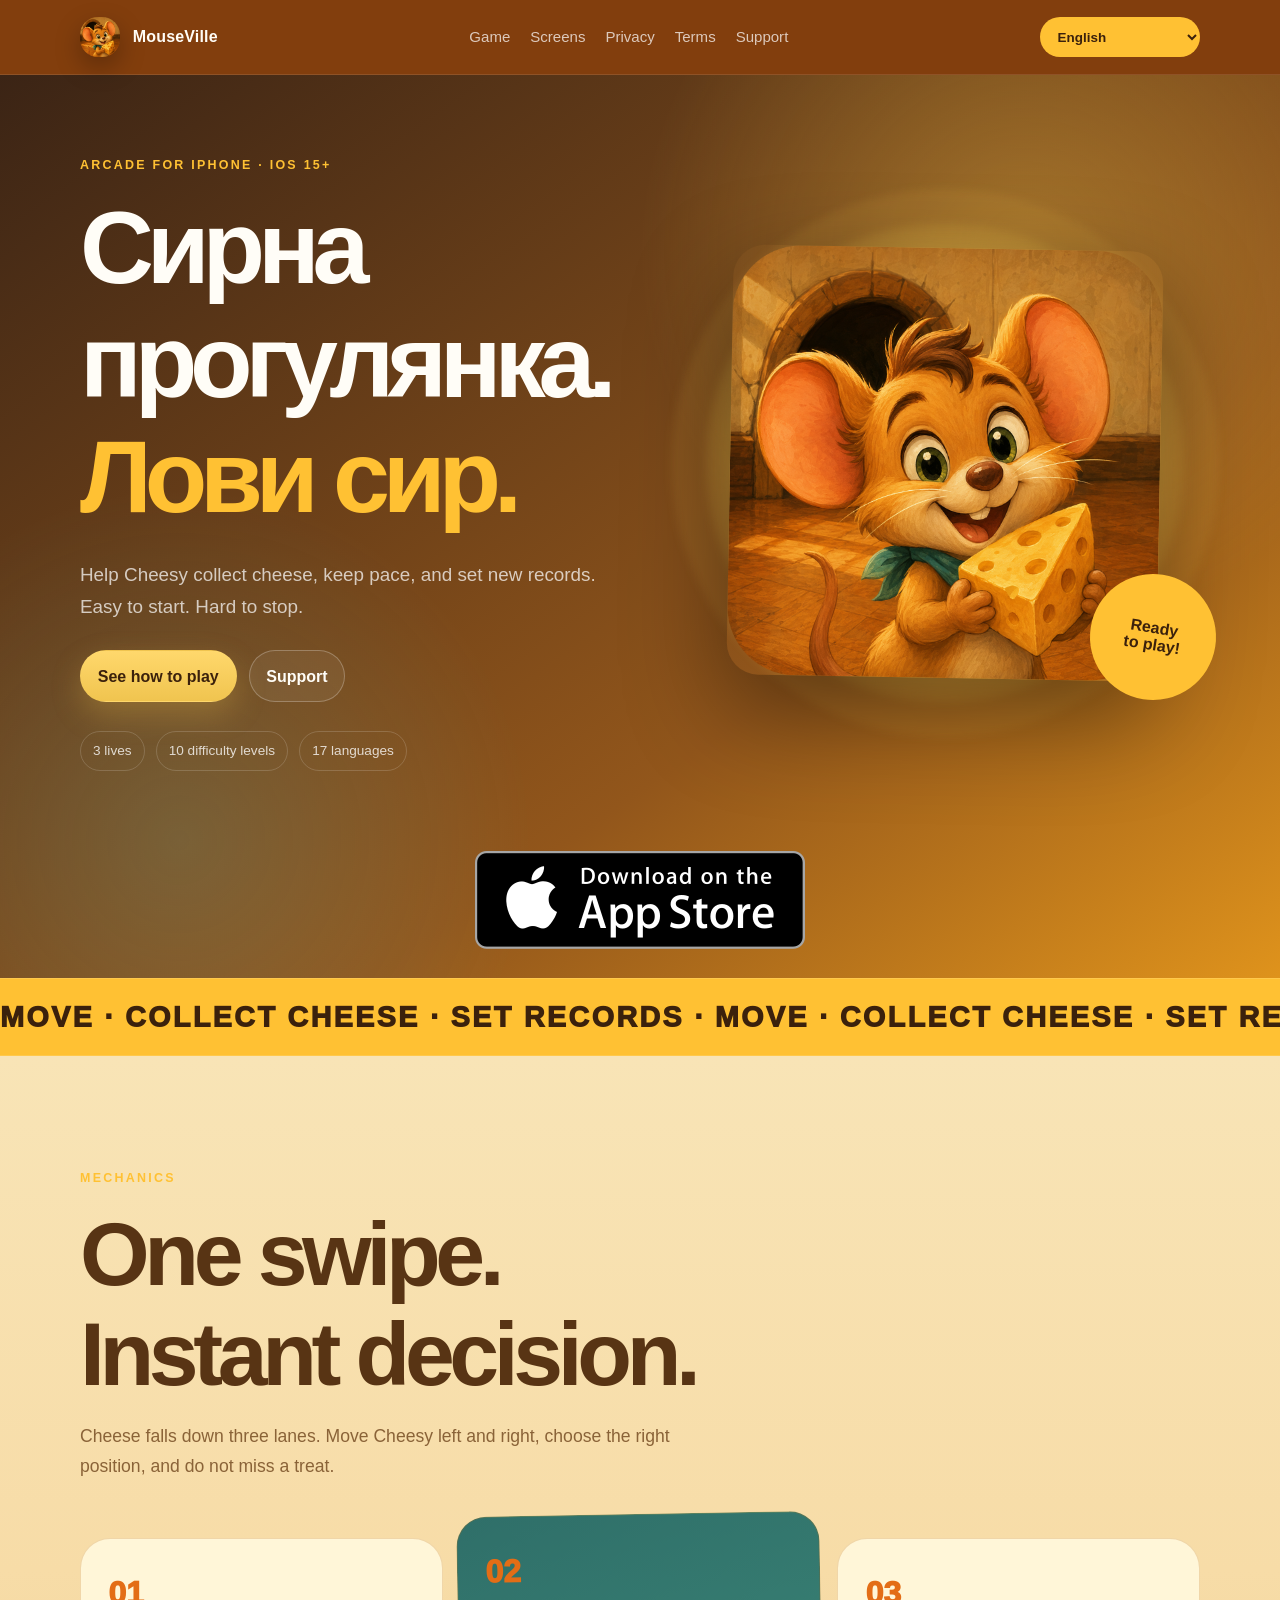
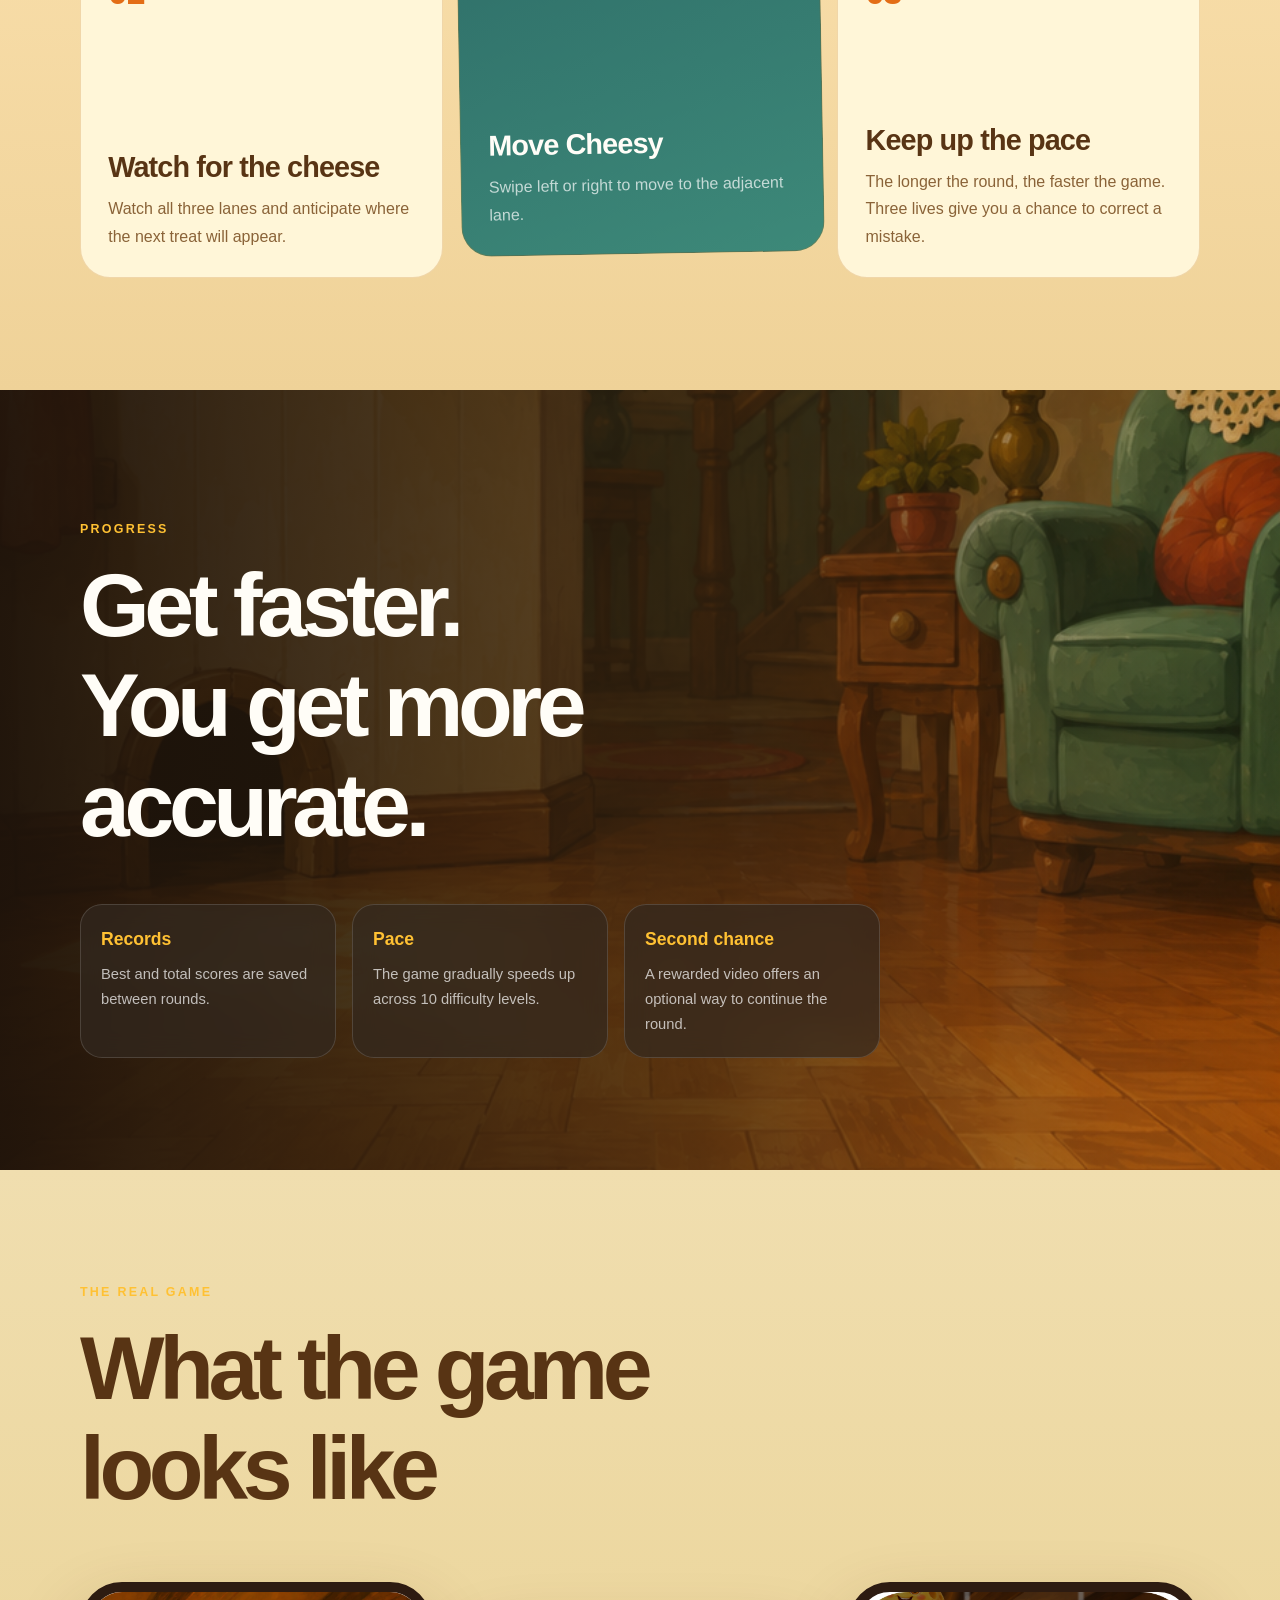
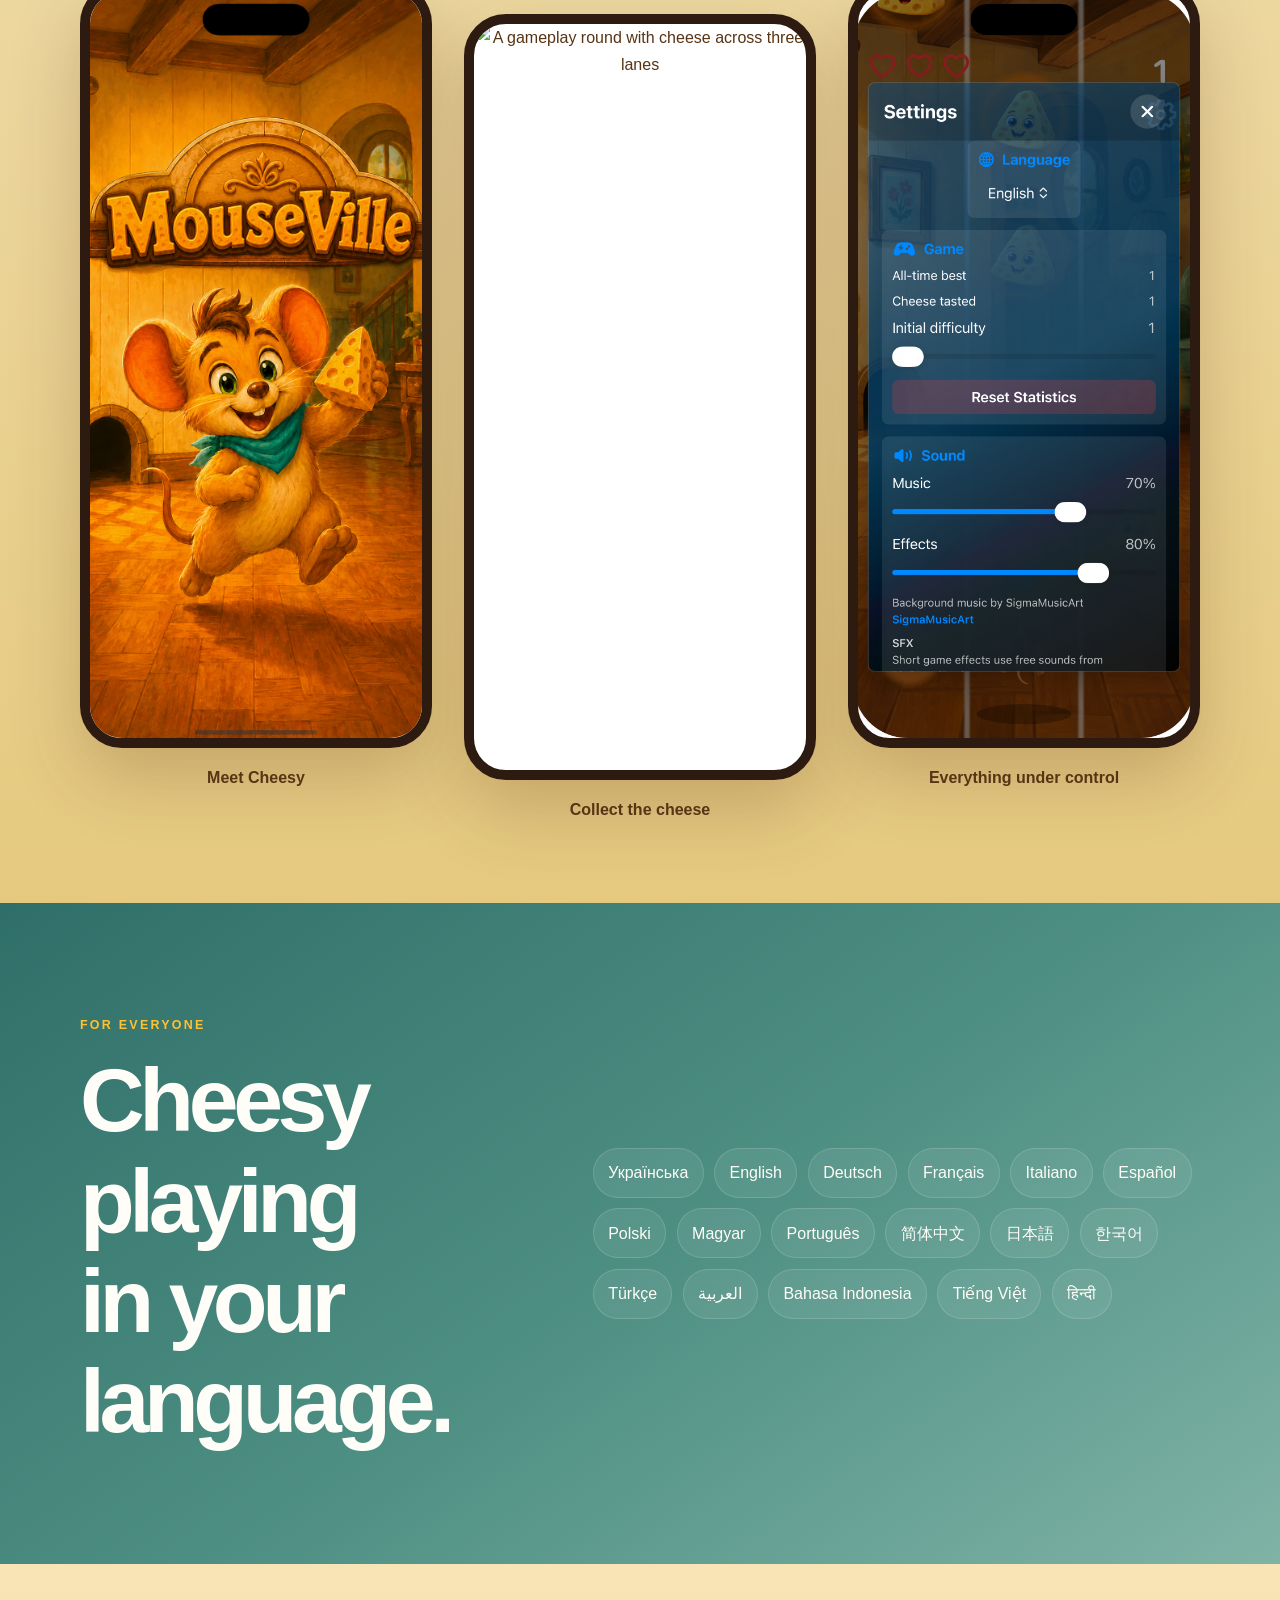
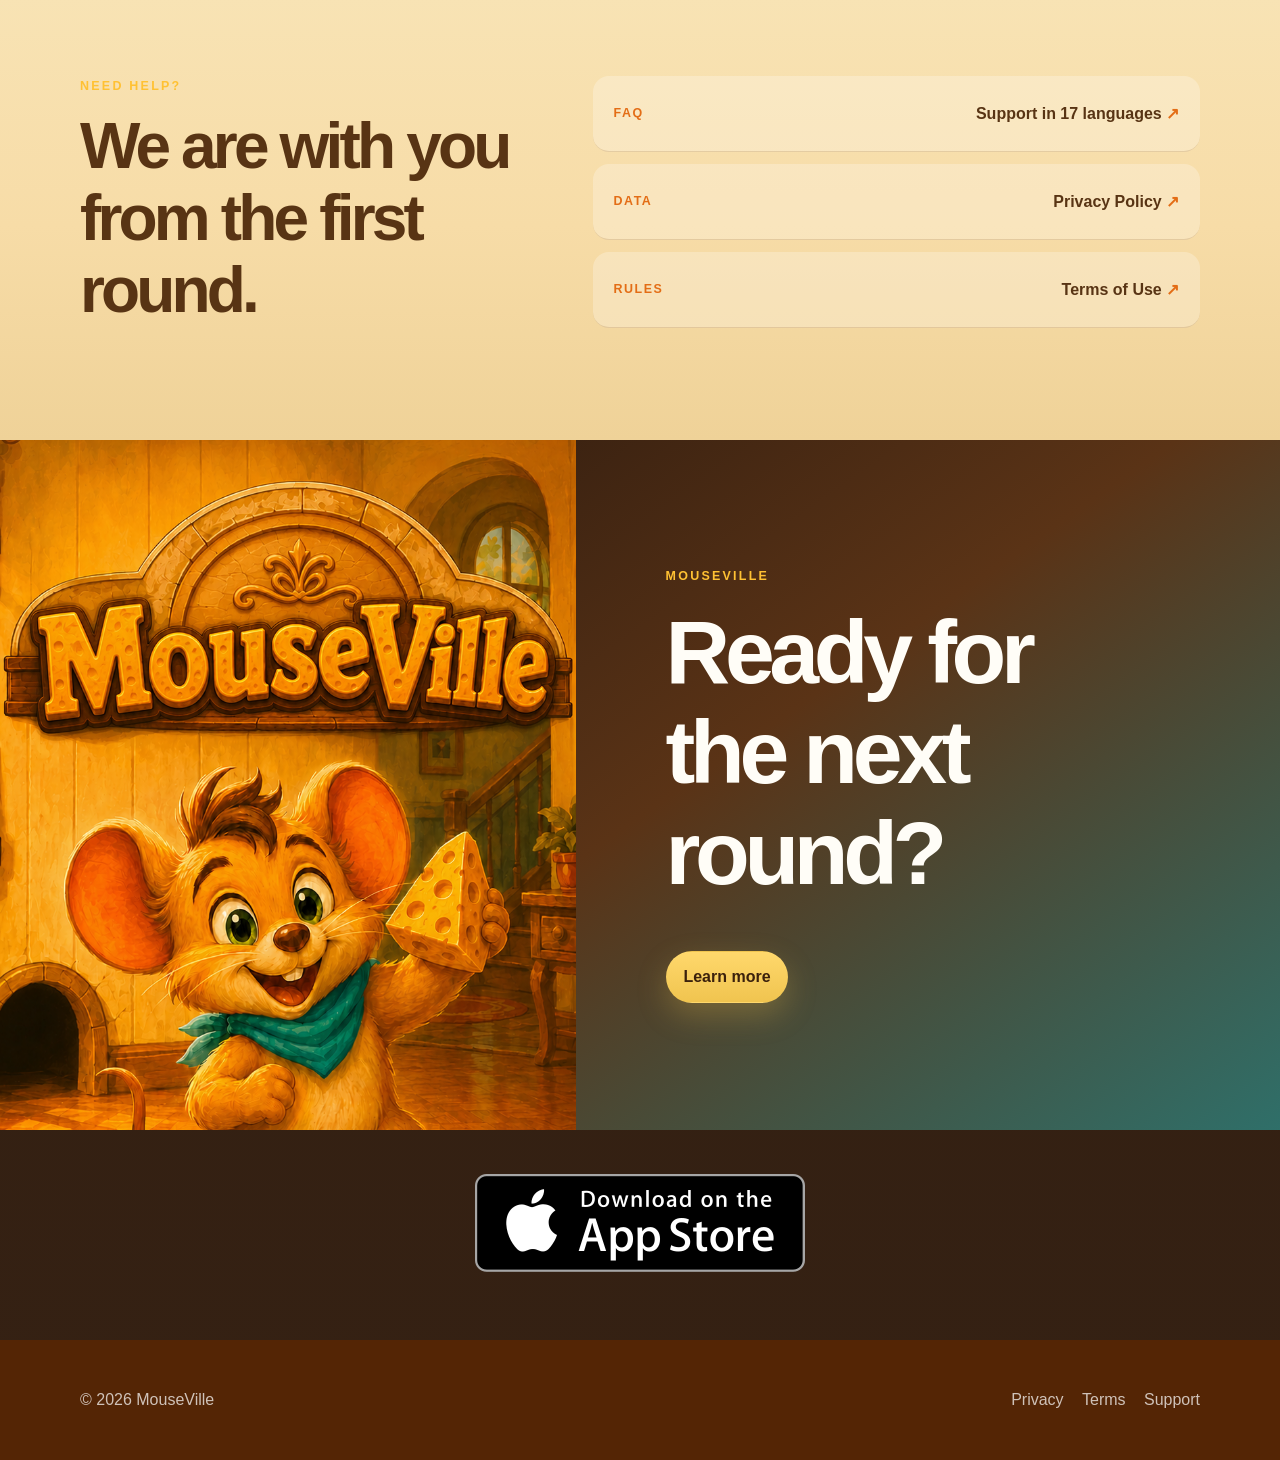
==== commit 3ab17bd6: "Use MouseVille app icon in docs hero" ====
--- a/index.html
+++ b/index.html
@@ -50,7 +50,7 @@
         </div>
         <div class="hero-character">
           <div class="sun-disc"></div>
-          <img src="images/mousevilleLogo.png?v=20260809-mouseville" alt="Мультяшне мишеня Чиззі тримає сирний шматок">
+          <img src="images/mousevilleIcon.png?v=20260809-mouseville-icon" alt="Іконка додатку MouseVille з мишеням Чиззі">
           <span class="hero-sticker">Готовий<br>до гри!</span>
         </div>
       </div>
--- a/site.css
+++ b/site.css
@@ -736,7 +736,9 @@
 .hero-character img {
   position: relative;
   z-index: 2;
-  width: min(100%, 560px);
+  width: min(100%, 430px);
+  aspect-ratio: 1;
+  object-fit: cover;
   border-radius: 32px;
   border: 0;
   box-shadow: 0 36px 100px rgba(0, 0, 0, 0.42);
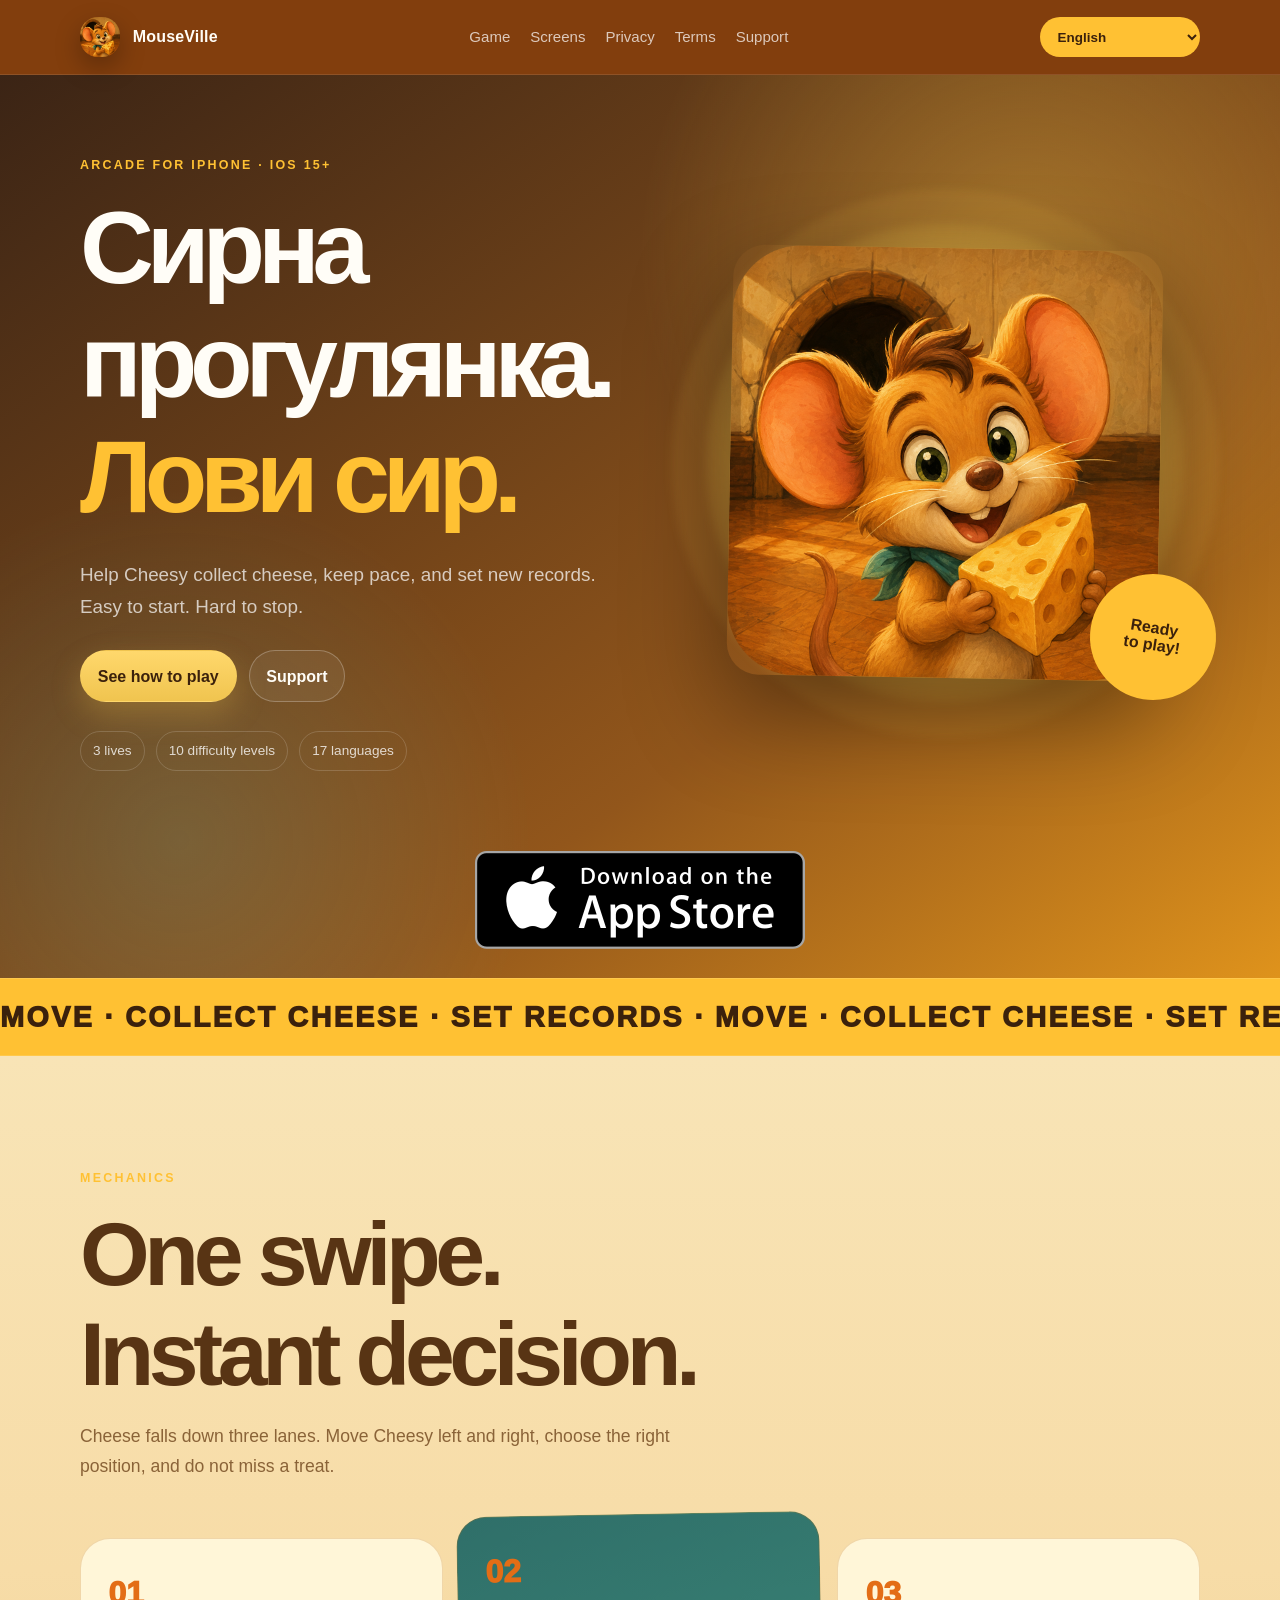
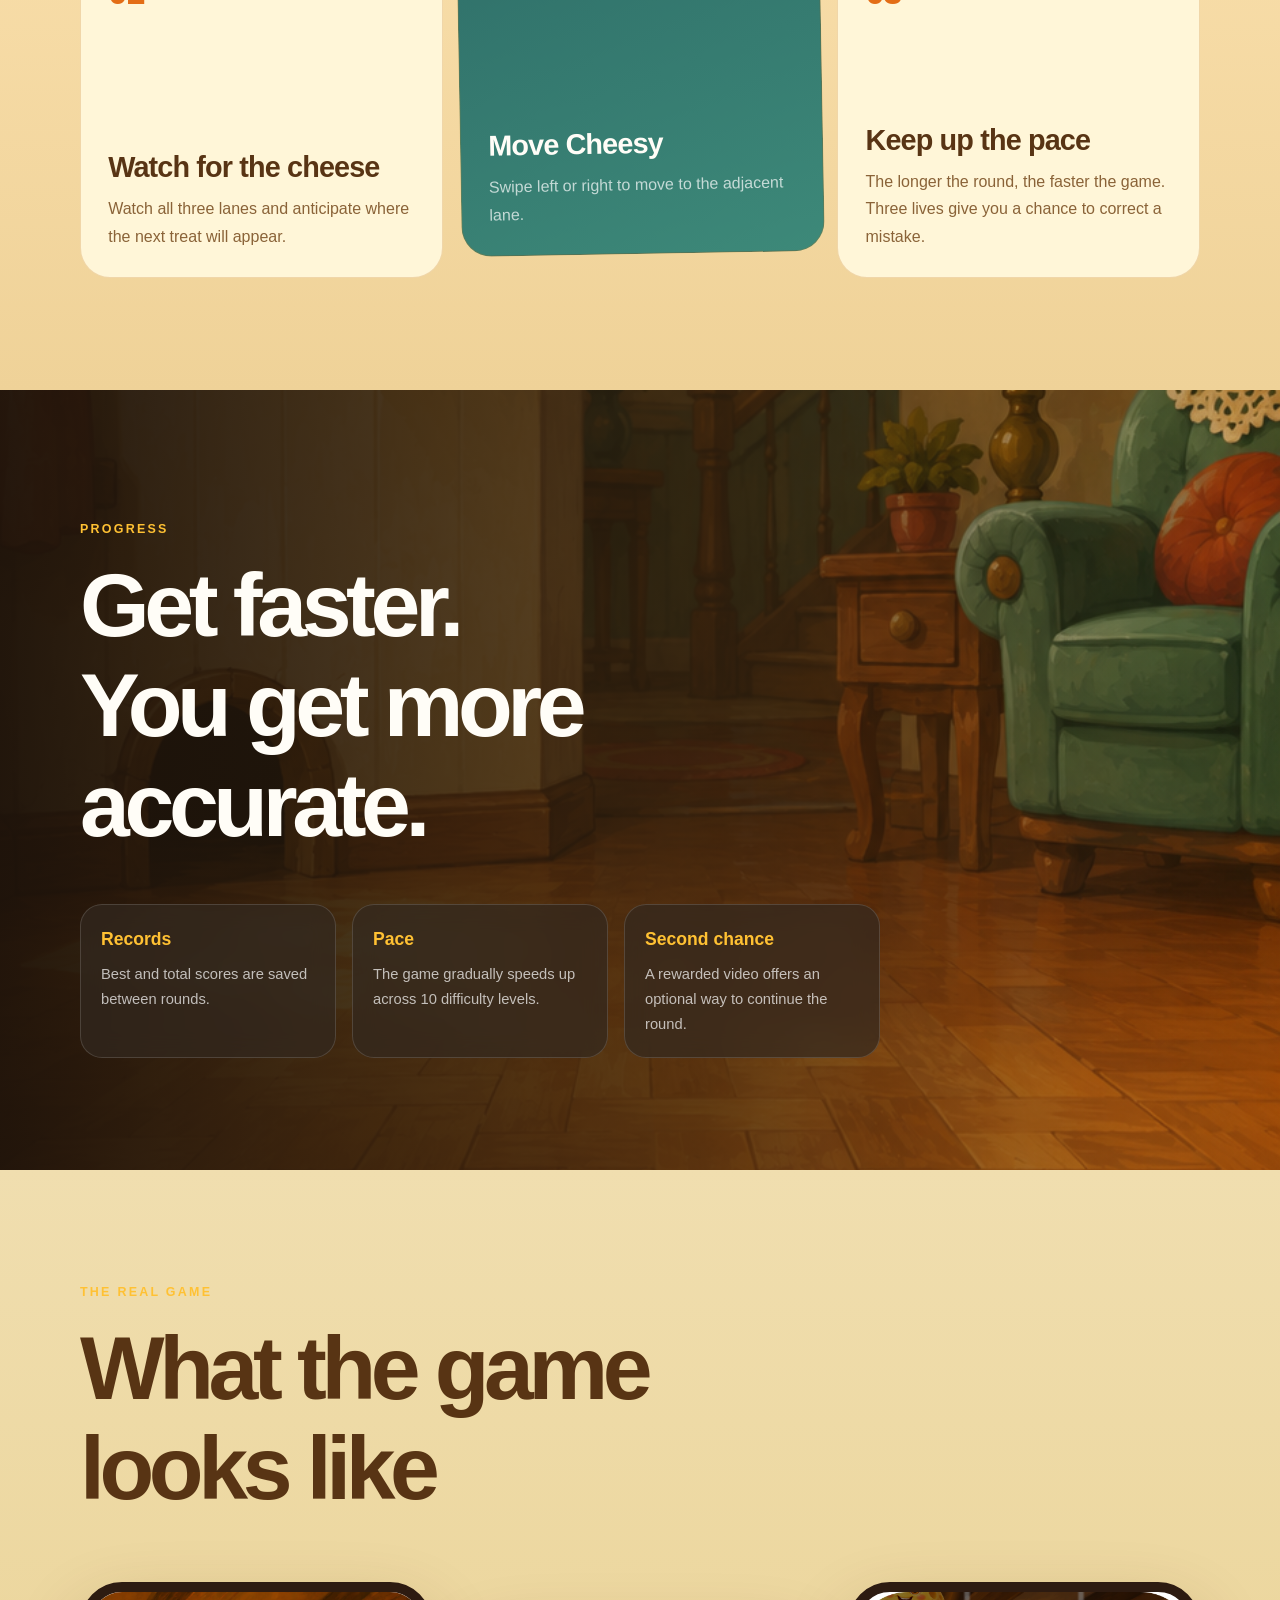
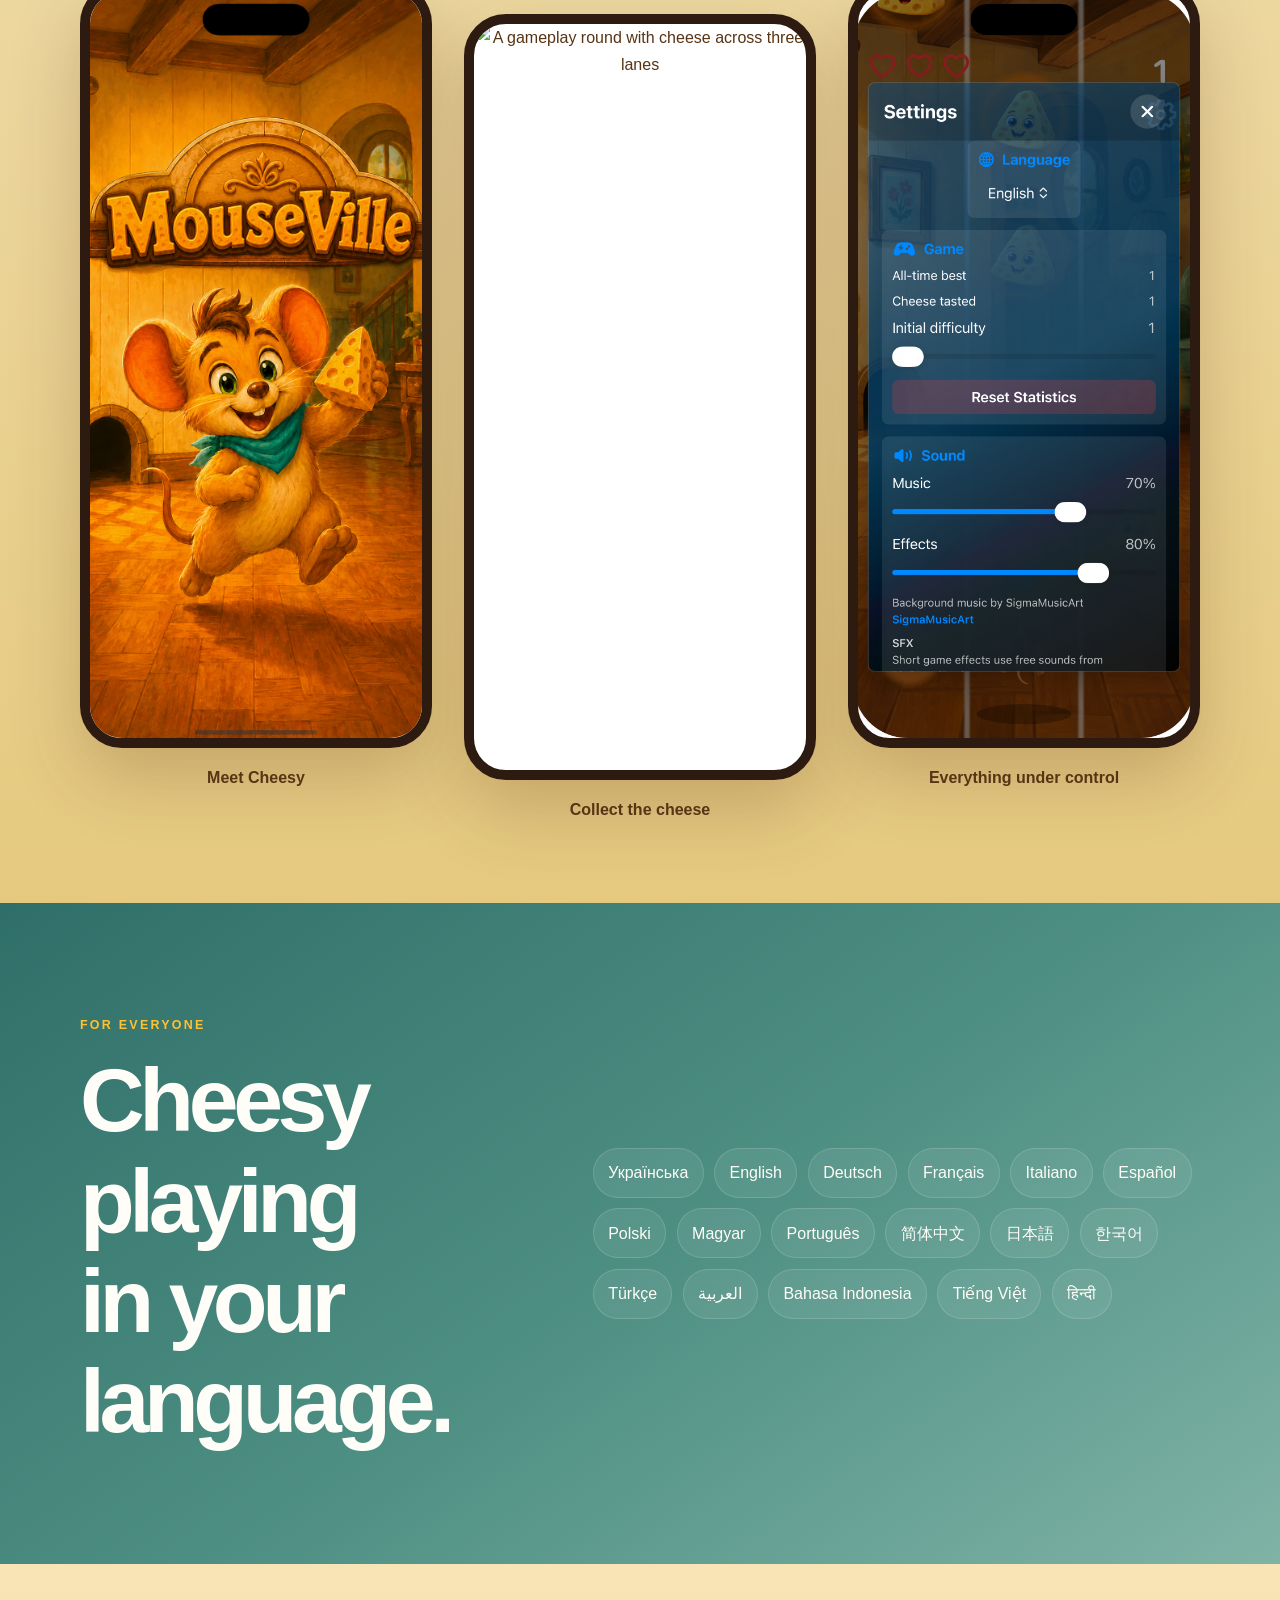
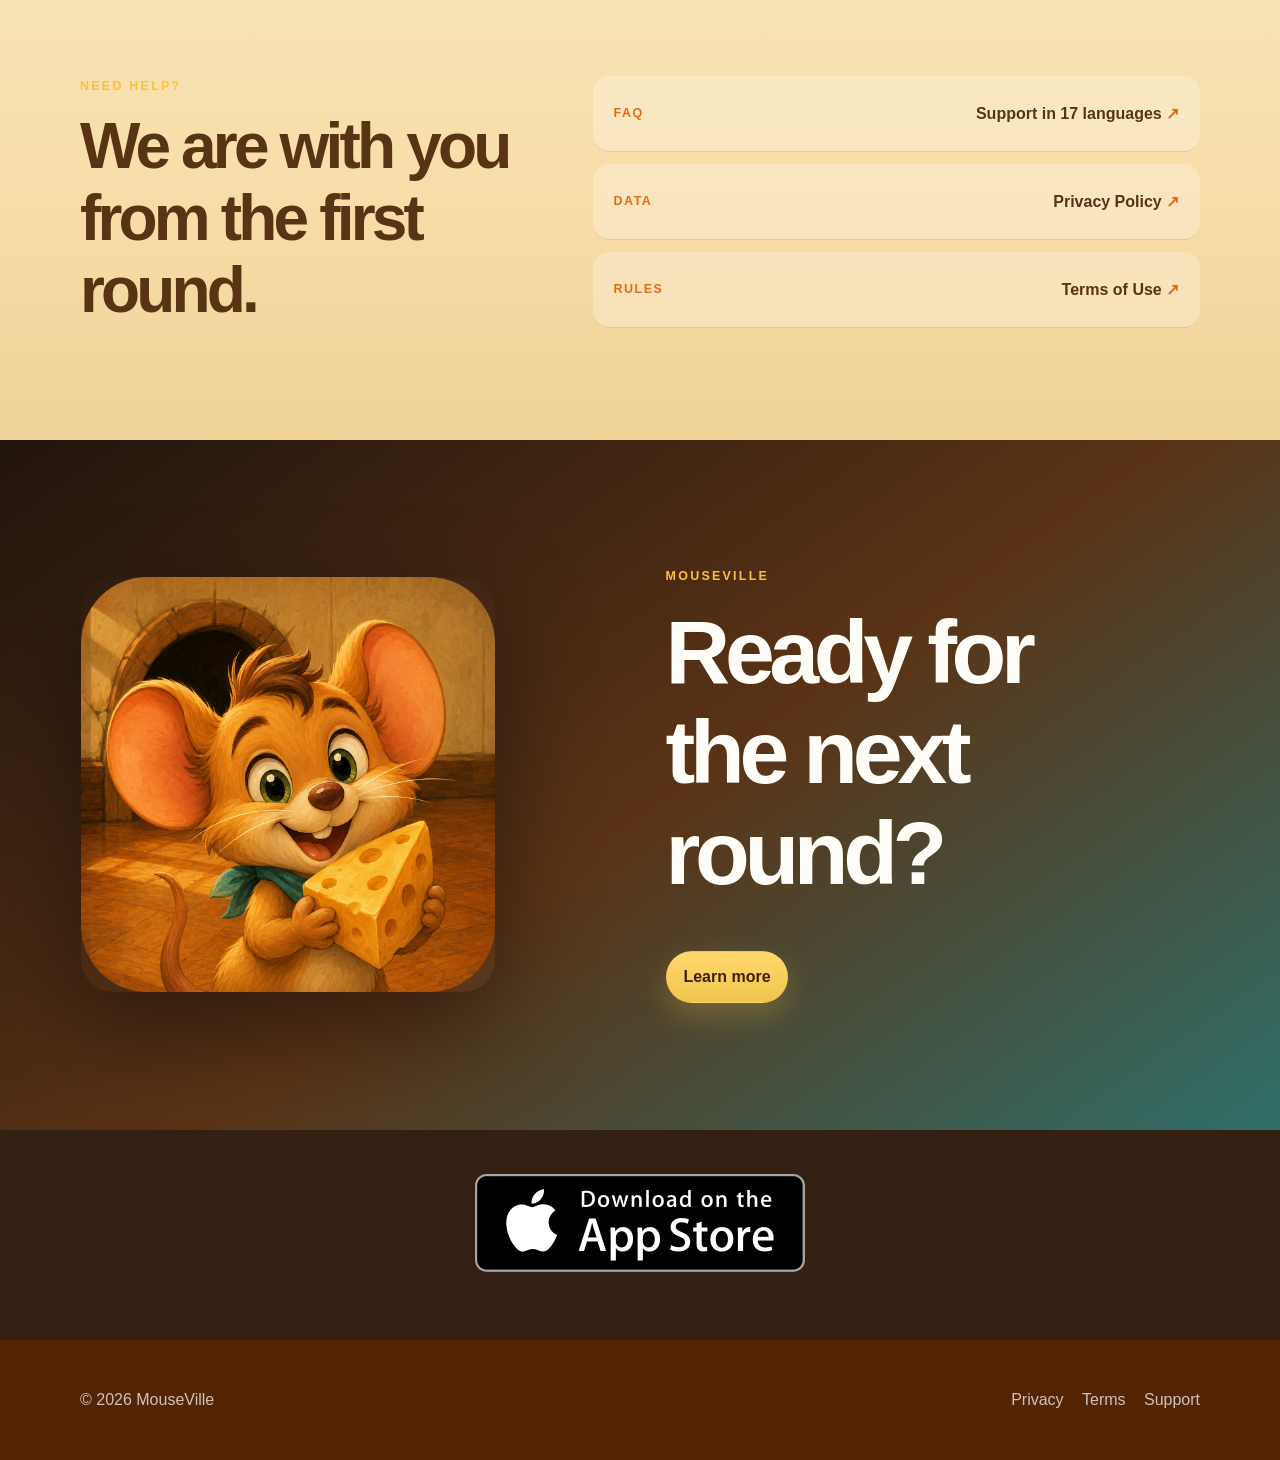
==== commit bcc803c2: "Use MouseVille app icon in final docs CTA" ====
--- a/index.html
+++ b/index.html
@@ -127,7 +127,7 @@
     </section>
 
     <section class="final-game-cta">
-      <img src="images/mousevilleLogo.png?v=20260809-mouseville" alt="" aria-hidden="true">
+      <img src="images/mousevilleIcon.png?v=20260809-mouseville-icon" alt="" aria-hidden="true">
       <div><p class="game-kicker">MouseVille</p><h2>Готові до<br>наступного раунду?</h2><a class="button primary" href="support.html">Дізнатися більше</a></div>
     </section>
 
--- a/site.css
+++ b/site.css
@@ -1054,10 +1054,13 @@
 }
 
 .final-game-cta > img {
-  width: 100%;
-  height: 690px;
+  width: min(72%, 430px);
+  height: auto;
+  aspect-ratio: 1;
   object-fit: cover;
-  object-position: center 30%;
+  justify-self: center;
+  border-radius: 32px;
+  box-shadow: 0 36px 100px rgba(0, 0, 0, 0.42);
 }
 
 .final-game-cta > div {
@@ -1114,7 +1117,8 @@
   }
 
   .final-game-cta > img {
-    height: 480px;
+    width: min(76%, 360px);
+    margin-top: 4rem;
   }
 }
 
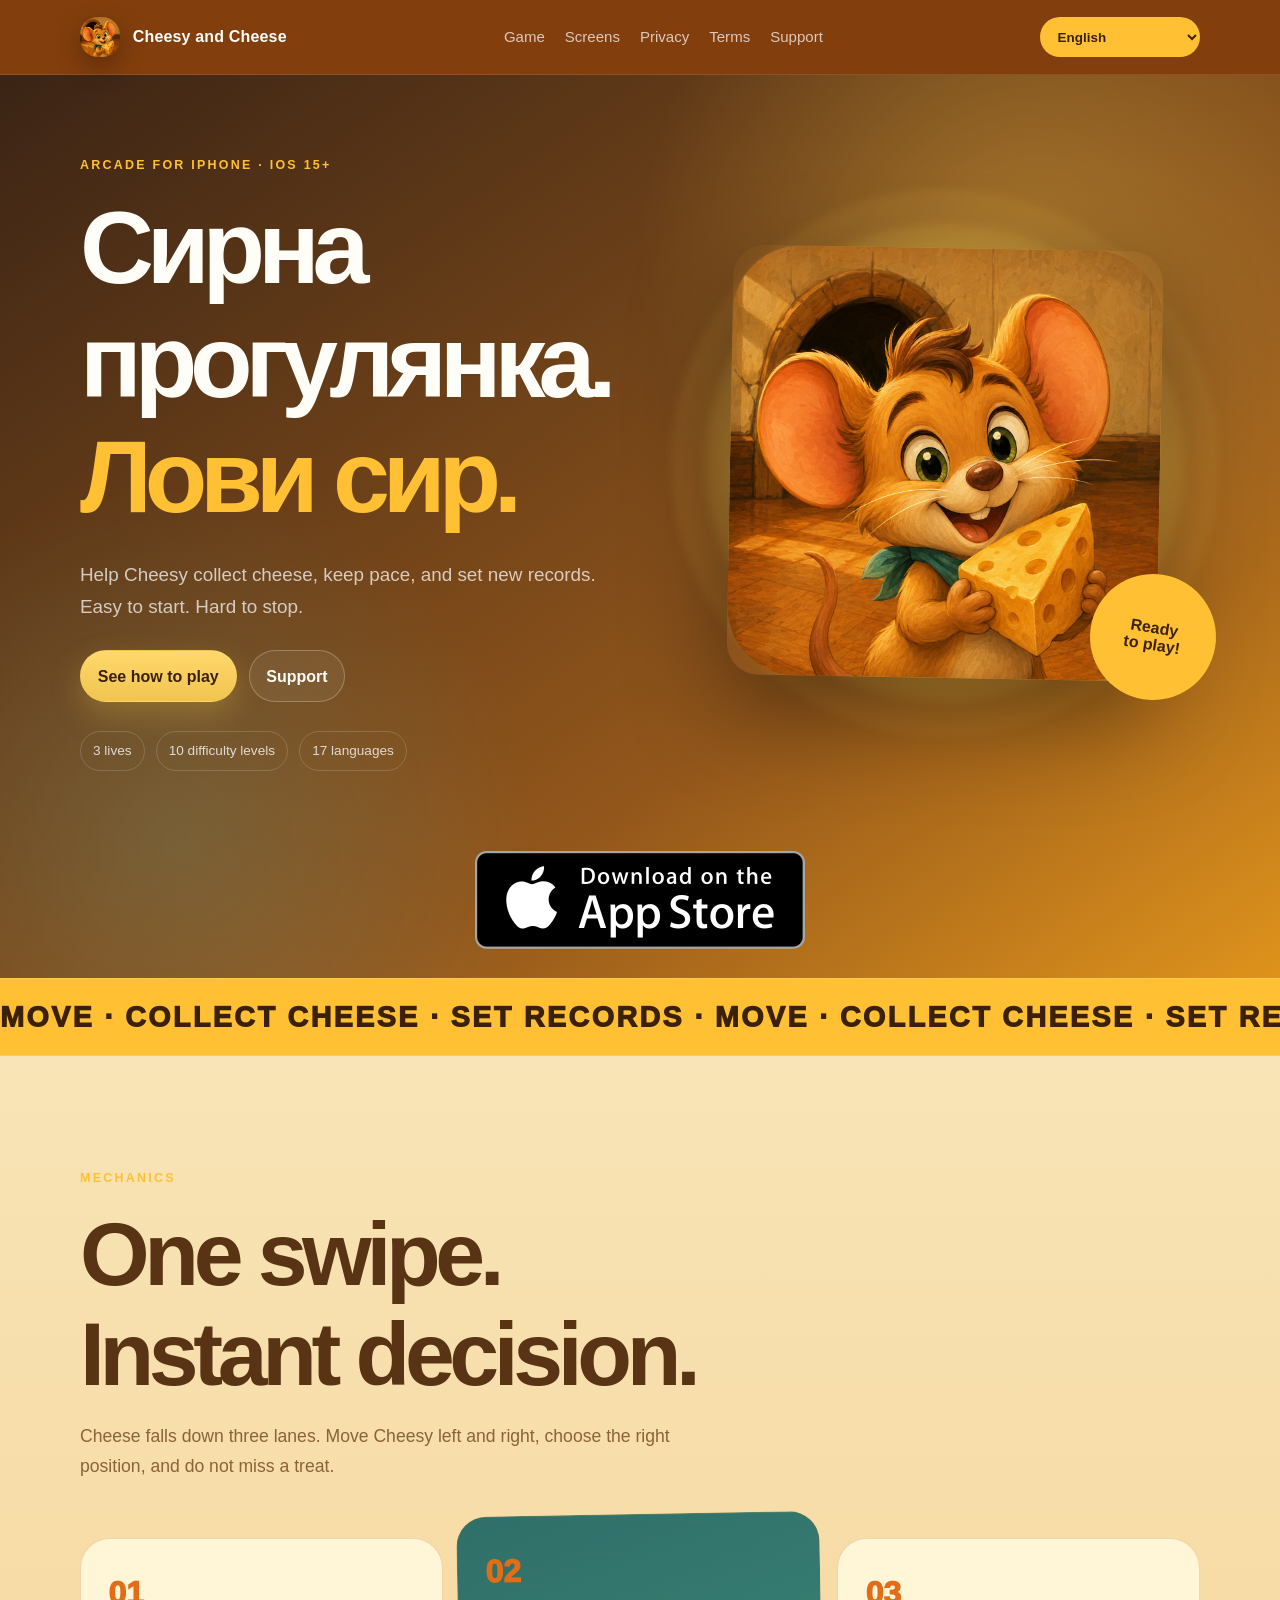
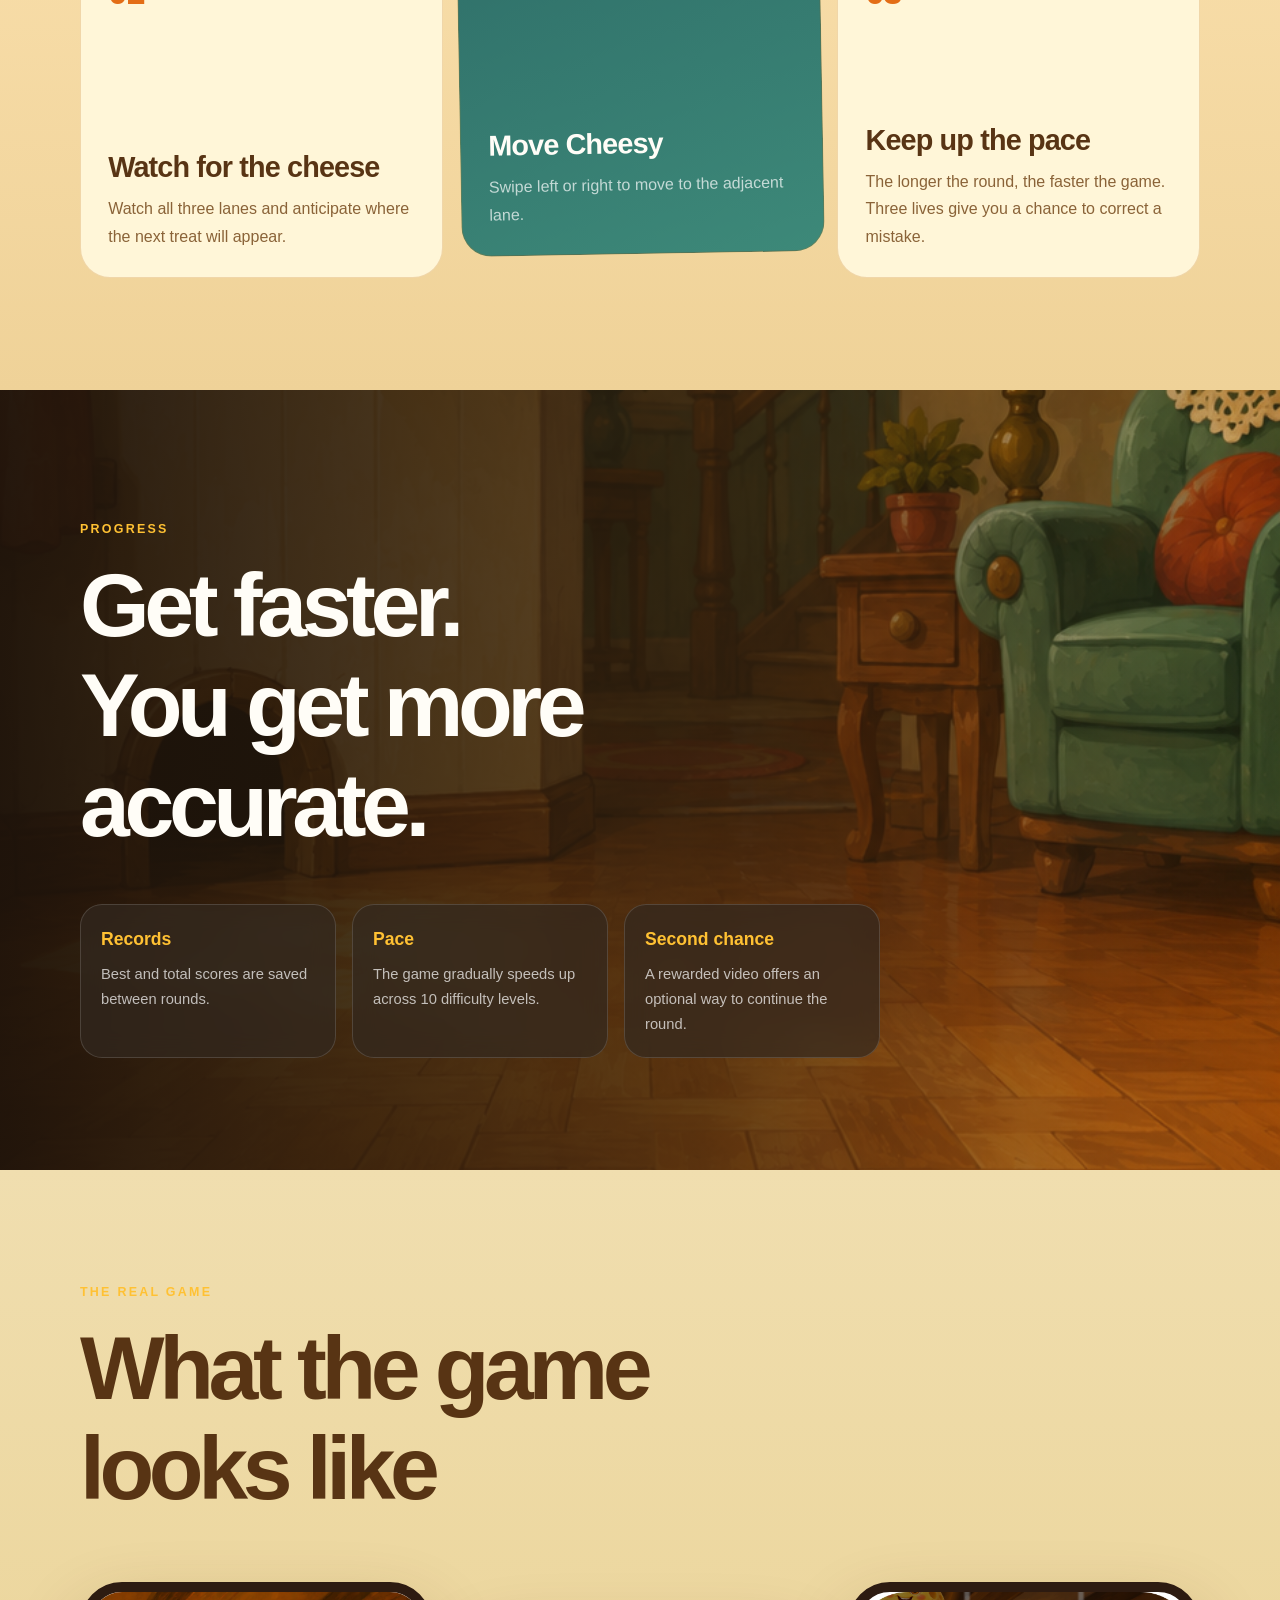
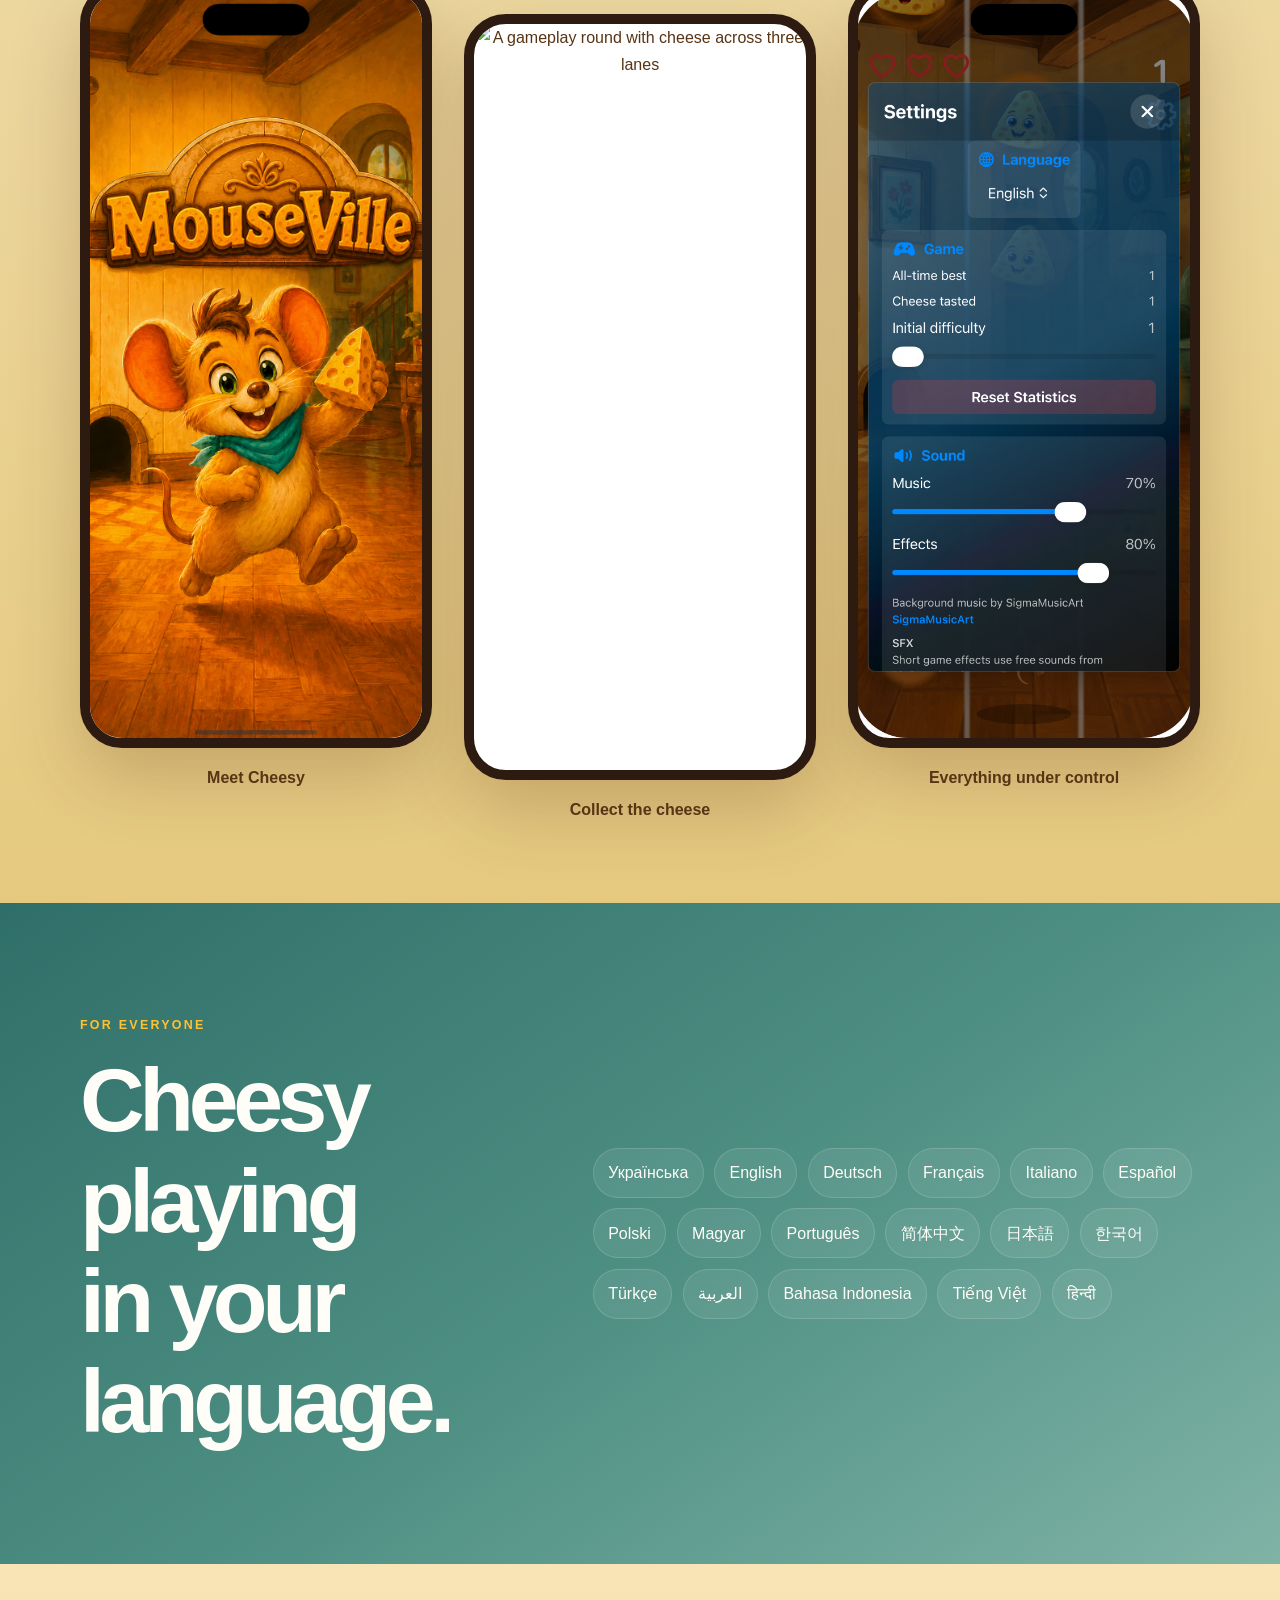
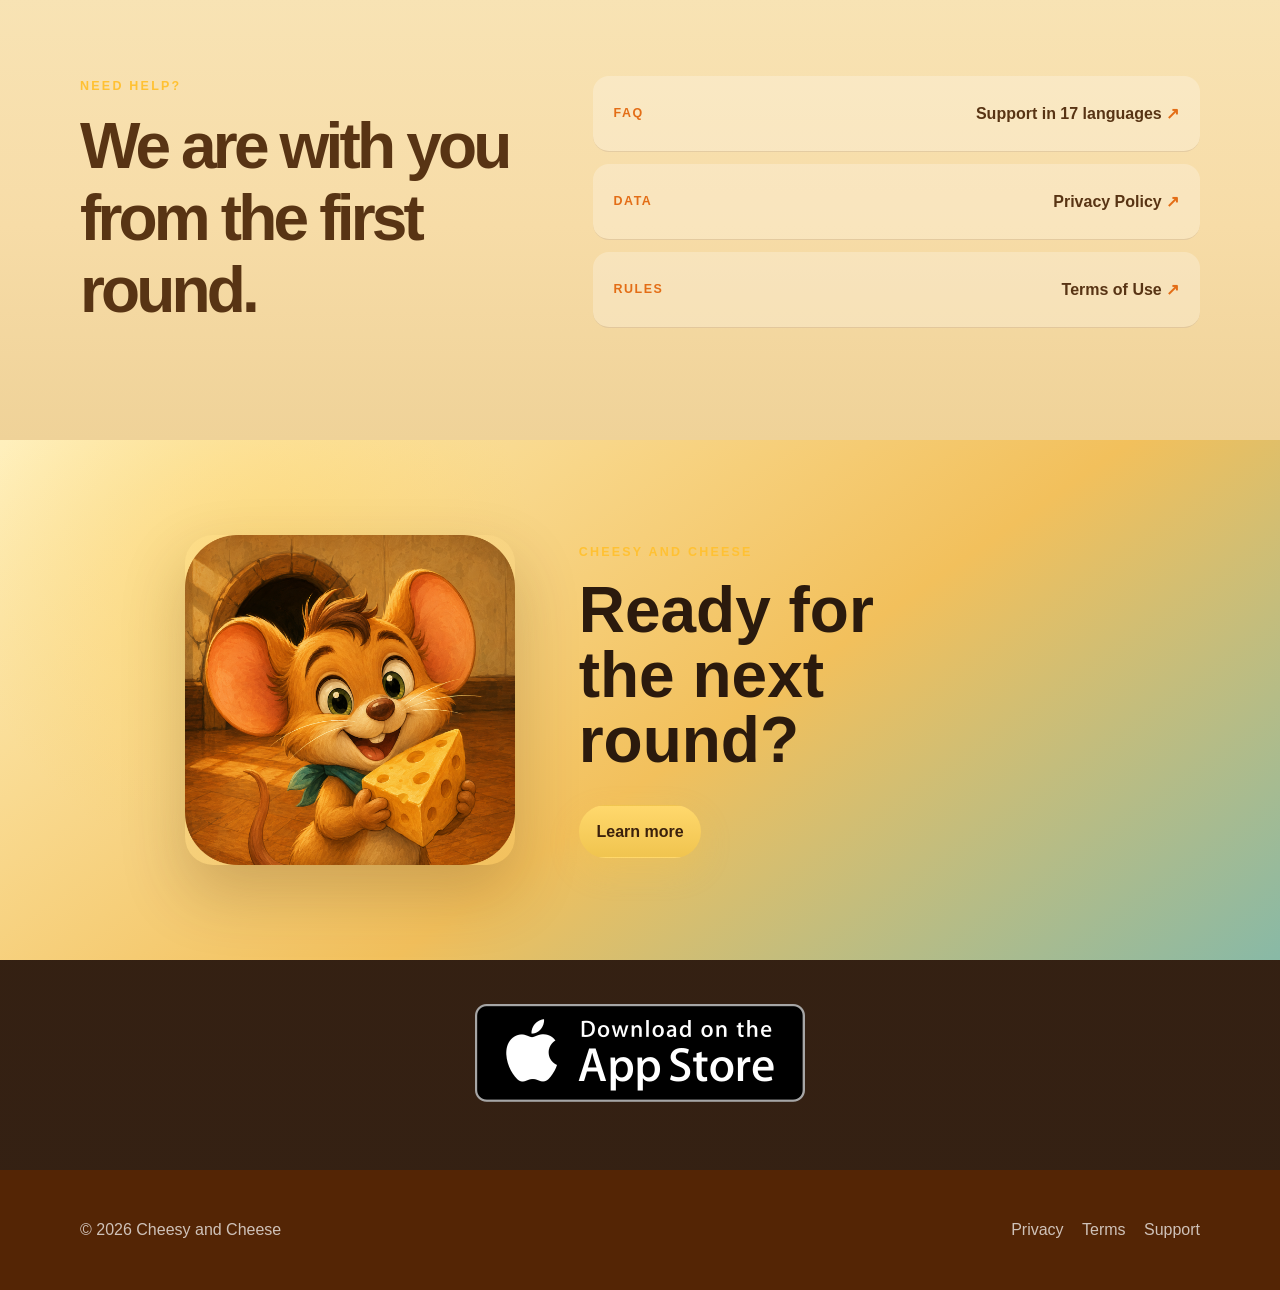
==== commit da74be47: "Rebrand MouseVille docs to Cheesy and Cheese" ====
--- a/index.html
+++ b/index.html
@@ -4,13 +4,13 @@
   <meta charset="utf-8">
   <meta name="viewport" content="width=device-width, initial-scale=1">
   <meta name="theme-color" content="#071621">
-  <meta name="description" content="MouseVille — аркадна гра для iPhone, де Чиззі прокладає сирний маршрут на трьох доріжках.">
-  <meta property="og:title" content="MouseVille — мобільна аркада">
+  <meta name="description" content="Cheesy and Cheese — аркадна гра для iPhone, де Чиззі прокладає сирний маршрут на трьох доріжках.">
+  <meta property="og:title" content="Cheesy and Cheese — мобільна аркада">
   <meta property="og:description" content="Три доріжки. Смачний сир. Спритний Чиззі.">
-  <meta property="og:image" content="images/mousevilleLogo.png?v=20260809-mouseville">
-  <title>MouseVille — мобільна аркада</title>
-  <link rel="icon" type="image/png" href="images/mousevilleIcon.png">
-  <link rel="apple-touch-icon" href="images/mousevilleIcon.png">
+  <meta property="og:image" content="images/cheesyNCheeseLogo.png?v=20260809-cheesyNCheese">
+  <title>Cheesy and Cheese — мобільна аркада</title>
+  <link rel="icon" type="image/png" href="images/cheesyNCheeseIcon.png">
+  <link rel="apple-touch-icon" href="images/cheesyNCheeseIcon.png">
   <link rel="stylesheet" href="site.css?v=20260728-7">
   <script src="pageTranslationsV2.js?v=20260728-4" defer></script>
   <script src="siteI18n.js?v=20260727-3" defer></script>
@@ -20,7 +20,7 @@
   <a class="skip-link" href="#main">Перейти до вмісту</a>
   <header class="topbar">
     <div class="shell topbar-inner">
-      <a class="brand" href="index.html"><img class="brand-logo" src="images/mousevilleIcon.png" alt=""><span>MouseVille</span></a>
+      <a class="brand" href="index.html"><img class="brand-logo" src="images/cheesyNCheeseIcon.png" alt=""><span>Cheesy and Cheese</span></a>
       <nav class="nav" aria-label="Навігація сайту">
         <a class="nav-link" href="#game">Гра</a>
         <a class="nav-link" href="#screens">Екрани</a>
@@ -50,7 +50,7 @@
         </div>
         <div class="hero-character">
           <div class="sun-disc"></div>
-          <img src="images/mousevilleIcon.png?v=20260809-mouseville-icon" alt="Іконка додатку MouseVille з мишеням Чиззі">
+          <img src="images/cheesyNCheeseIcon.png?v=20260809-cheesyNCheese-icon" alt="Іконка додатку Cheesy and Cheese з мишеням Чиззі">
           <span class="hero-sticker">Готовий<br>до гри!</span>
         </div>
       </div>
@@ -96,10 +96,10 @@
       <div class="shell">
         <div class="section-heading wide">
           <div><p class="game-kicker">Справжня гра</p><h2>Як виглядає гра</h2></div>
-          <p>Чиззі, смачний сир, три доріжки та зручні налаштування — саме так MouseVille виглядає на iPhone.</p>
+          <p>Чиззі, смачний сир, три доріжки та зручні налаштування — саме так Cheesy and Cheese виглядає на iPhone.</p>
         </div>
-        <div class="phone-gallery" aria-label="Скриншоти MouseVille">
-          <figure class="phone phone-tall"><div class="phone-screen"><img src="images/screenshotSplash.png?v=20260809-mouseville" alt="Заставка MouseVille з Чиззі" loading="lazy"></div><figcaption>Знайомство з Чиззі</figcaption></figure>
+        <div class="phone-gallery" aria-label="Скриншоти Cheesy and Cheese">
+          <figure class="phone phone-tall"><div class="phone-screen"><img src="images/screenshotSplash.png?v=20260809-cheesyNCheese" alt="Заставка Cheesy and Cheese з Чиззі" loading="lazy"></div><figcaption>Знайомство з Чиззі</figcaption></figure>
           <figure class="phone phone-center"><div class="phone-screen"><img src="images/screenshotGameplay.png?v=20260727-3" alt="Ігровий раунд із сиром на трьох доріжках" loading="lazy"></div><figcaption>Збирайте сир</figcaption></figure>
           <figure class="phone phone-tall"><div class="phone-screen"><img src="images/screenshotSettings.png?v=20260727-3" alt="" loading="lazy"></div><figcaption>Усе під контролем</figcaption></figure>
         </div>
@@ -127,8 +127,8 @@
     </section>
 
     <section class="final-game-cta">
-      <img src="images/mousevilleIcon.png?v=20260809-mouseville-icon" alt="" aria-hidden="true">
-      <div><p class="game-kicker">MouseVille</p><h2>Готові до<br>наступного раунду?</h2><a class="button primary" href="support.html">Дізнатися більше</a></div>
+      <img src="images/cheesyNCheeseIcon.png?v=20260809-cheesyNCheese-icon" alt="" aria-hidden="true">
+      <div><p class="game-kicker">Cheesy and Cheese</p><h2>Готові до<br>наступного раунду?</h2><a class="button primary" href="support.html">Дізнатися більше</a></div>
     </section>
 
     <section class="app-store-band app-store-band-bottom" aria-label="App Store">
@@ -140,6 +140,6 @@
     </section>
   </main>
 
-  <footer class="footer"><div class="shell footer-inner"><span>© 2026 <span>MouseVille</span></span><div class="footer-links"><a href="privacy.html">Конфіденційність</a><a href="terms.html">Умови</a><a href="support.html">Підтримка</a></div></div></footer>
+  <footer class="footer"><div class="shell footer-inner"><span>© 2026 <span>Cheesy and Cheese</span></span><div class="footer-links"><a href="privacy.html">Конфіденційність</a><a href="terms.html">Умови</a><a href="support.html">Підтримка</a></div></div></footer>
 </body>
 </html>
--- a/site.css
+++ b/site.css
@@ -808,11 +808,18 @@
 .section-heading h2,
 .battle-copy h2,
 .languages-grid h2,
-.support-strip h2,
-.final-game-cta h2 {
+.support-strip h2 {
   margin: 0;
   font-size: clamp(3rem, 7vw, 6.4rem);
   letter-spacing: -0.06em;
+}
+
+.final-game-cta h2 {
+  margin: 0;
+  max-width: 11ch;
+  font-size: clamp(2.9rem, 5vw, 5rem);
+  line-height: 1.02;
+  letter-spacing: 0;
 }
 
 .section-heading > p:last-child {
@@ -1044,31 +1051,36 @@
 }
 
 .final-game-cta {
-  min-height: 690px;
-  display: grid;
-  grid-template-columns: 0.9fr 1.1fr;
+  min-height: 520px;
+  display: grid;
+  grid-template-columns: minmax(280px, 0.82fr) minmax(360px, 1.18fr);
   align-items: center;
+  gap: clamp(2rem, 5vw, 5rem);
+  padding: clamp(3rem, 6vw, 5rem) max(7vw, 1.5rem);
   overflow: hidden;
-  color: var(--white);
-  background: linear-gradient(145deg, #21140d, #5a3316 52%, #2f6f69);
+  color: #2b1a0d;
+  background:
+    radial-gradient(circle at 20% 28%, rgba(255, 210, 91, 0.48), transparent 18rem),
+    linear-gradient(145deg, #fff0bd, #f2c05c 56%, #88b9a6);
 }
 
 .final-game-cta > img {
-  width: min(72%, 430px);
+  width: min(100%, 330px);
   height: auto;
   aspect-ratio: 1;
   object-fit: cover;
-  justify-self: center;
-  border-radius: 32px;
-  box-shadow: 0 36px 100px rgba(0, 0, 0, 0.42);
+  justify-self: end;
+  border-radius: 28px;
+  box-shadow: 0 28px 64px rgba(83, 45, 13, 0.24);
 }
 
 .final-game-cta > div {
-  padding: 4rem 7vw;
+  max-width: 560px;
+  padding: 0;
 }
 
 .final-game-cta .button {
-  margin-top: 3rem;
+  margin-top: 2rem;
 }
 
 @media (max-width: 900px) {
@@ -1114,11 +1126,13 @@
 
   .final-game-cta {
     grid-template-columns: 1fr;
+    justify-items: center;
+    text-align: center;
   }
 
   .final-game-cta > img {
-    width: min(76%, 360px);
-    margin-top: 4rem;
+    width: min(70%, 280px);
+    justify-self: center;
   }
 }
 
@@ -1176,7 +1190,7 @@
   }
 }
 
-/* Shared support and legal pages use MouseVille's golden cheese palette. */
+/* Shared support and legal pages use Cheesy and Cheese's golden cheese palette. */
 .topbar, .home .topbar { background: rgba(137, 65, 14, .94); }
 body:not(.home) { background: radial-gradient(circle at 12% 12%, rgba(255, 211, 92, .38), transparent 22rem), radial-gradient(circle at 88% 18%, rgba(239, 137, 24, .24), transparent 24rem), linear-gradient(180deg, #FFFDF3, #FFF0C5 54%, #F7D28A); }
 .legal-hero { background: radial-gradient(circle at 82% 16%, rgba(255, 211, 92, .52), transparent 23rem), linear-gradient(145deg, #773508, #DF7612 54%, #FFC93D); }
